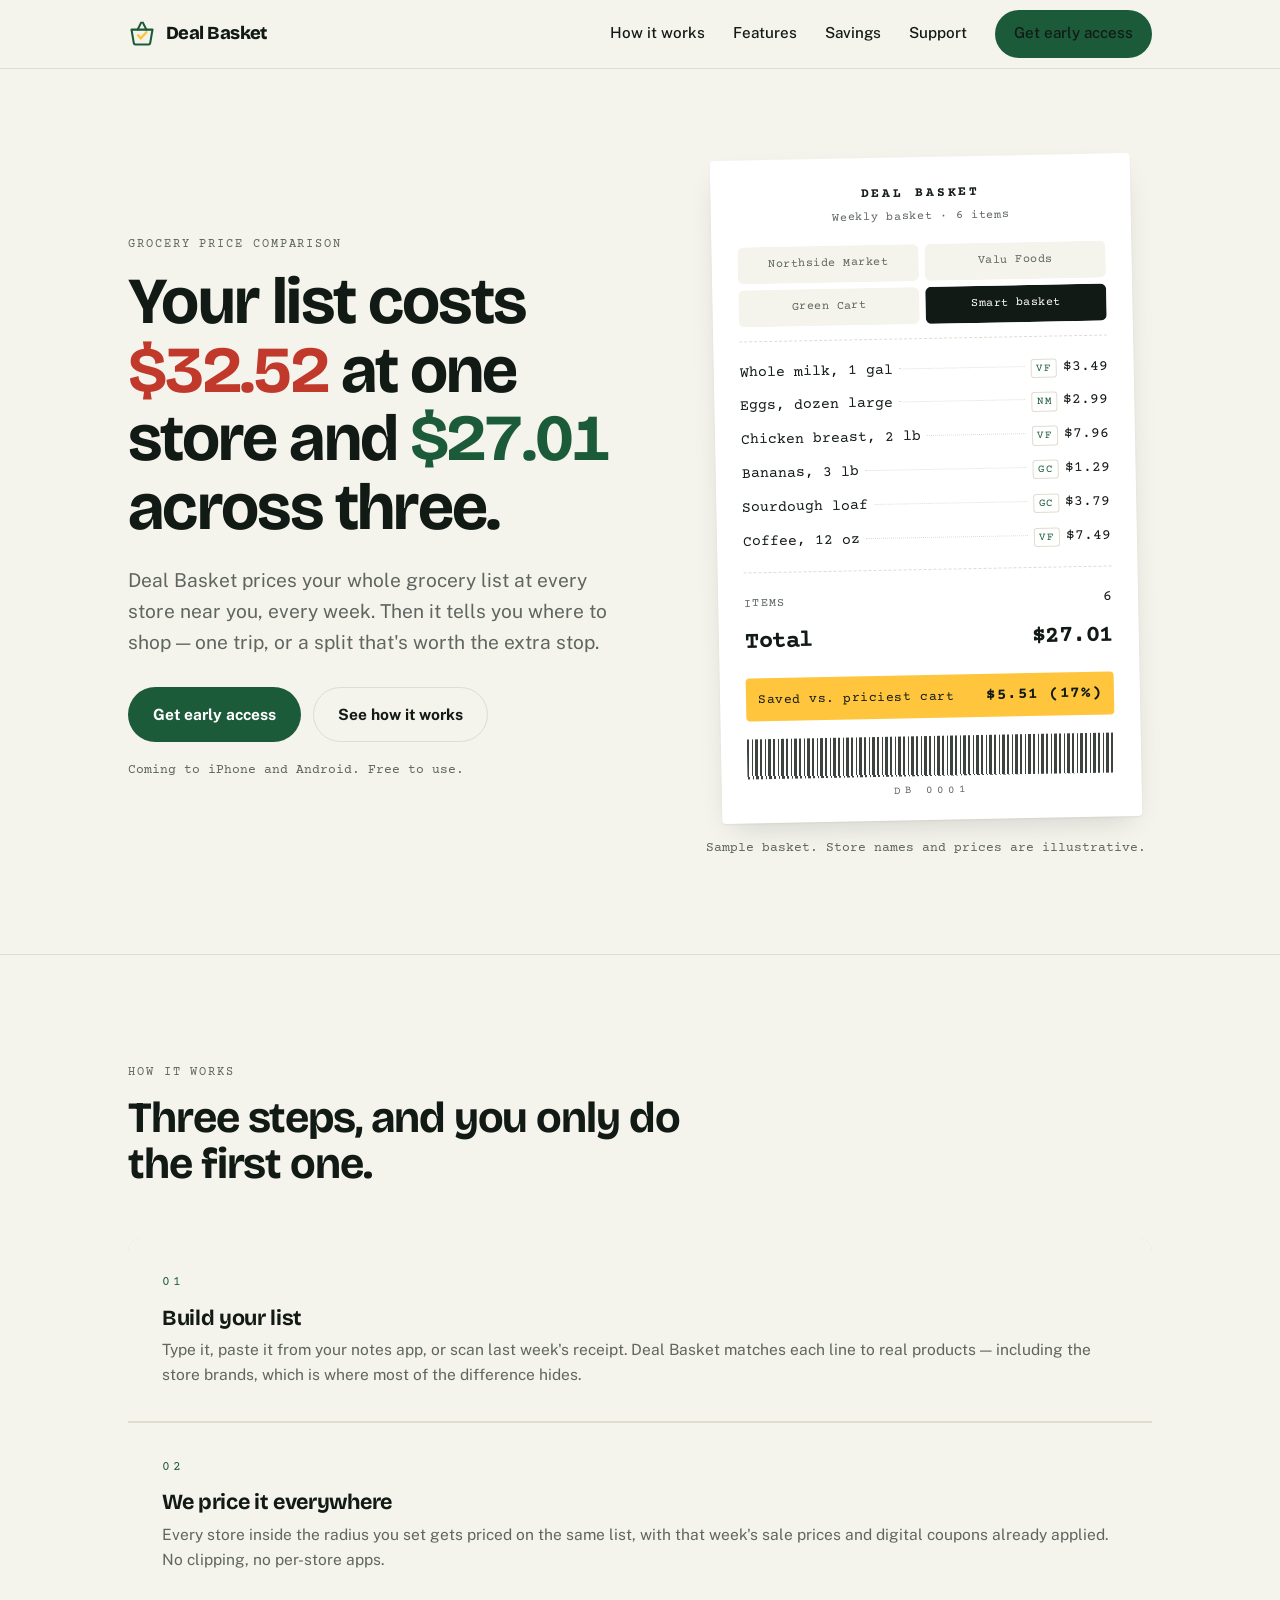
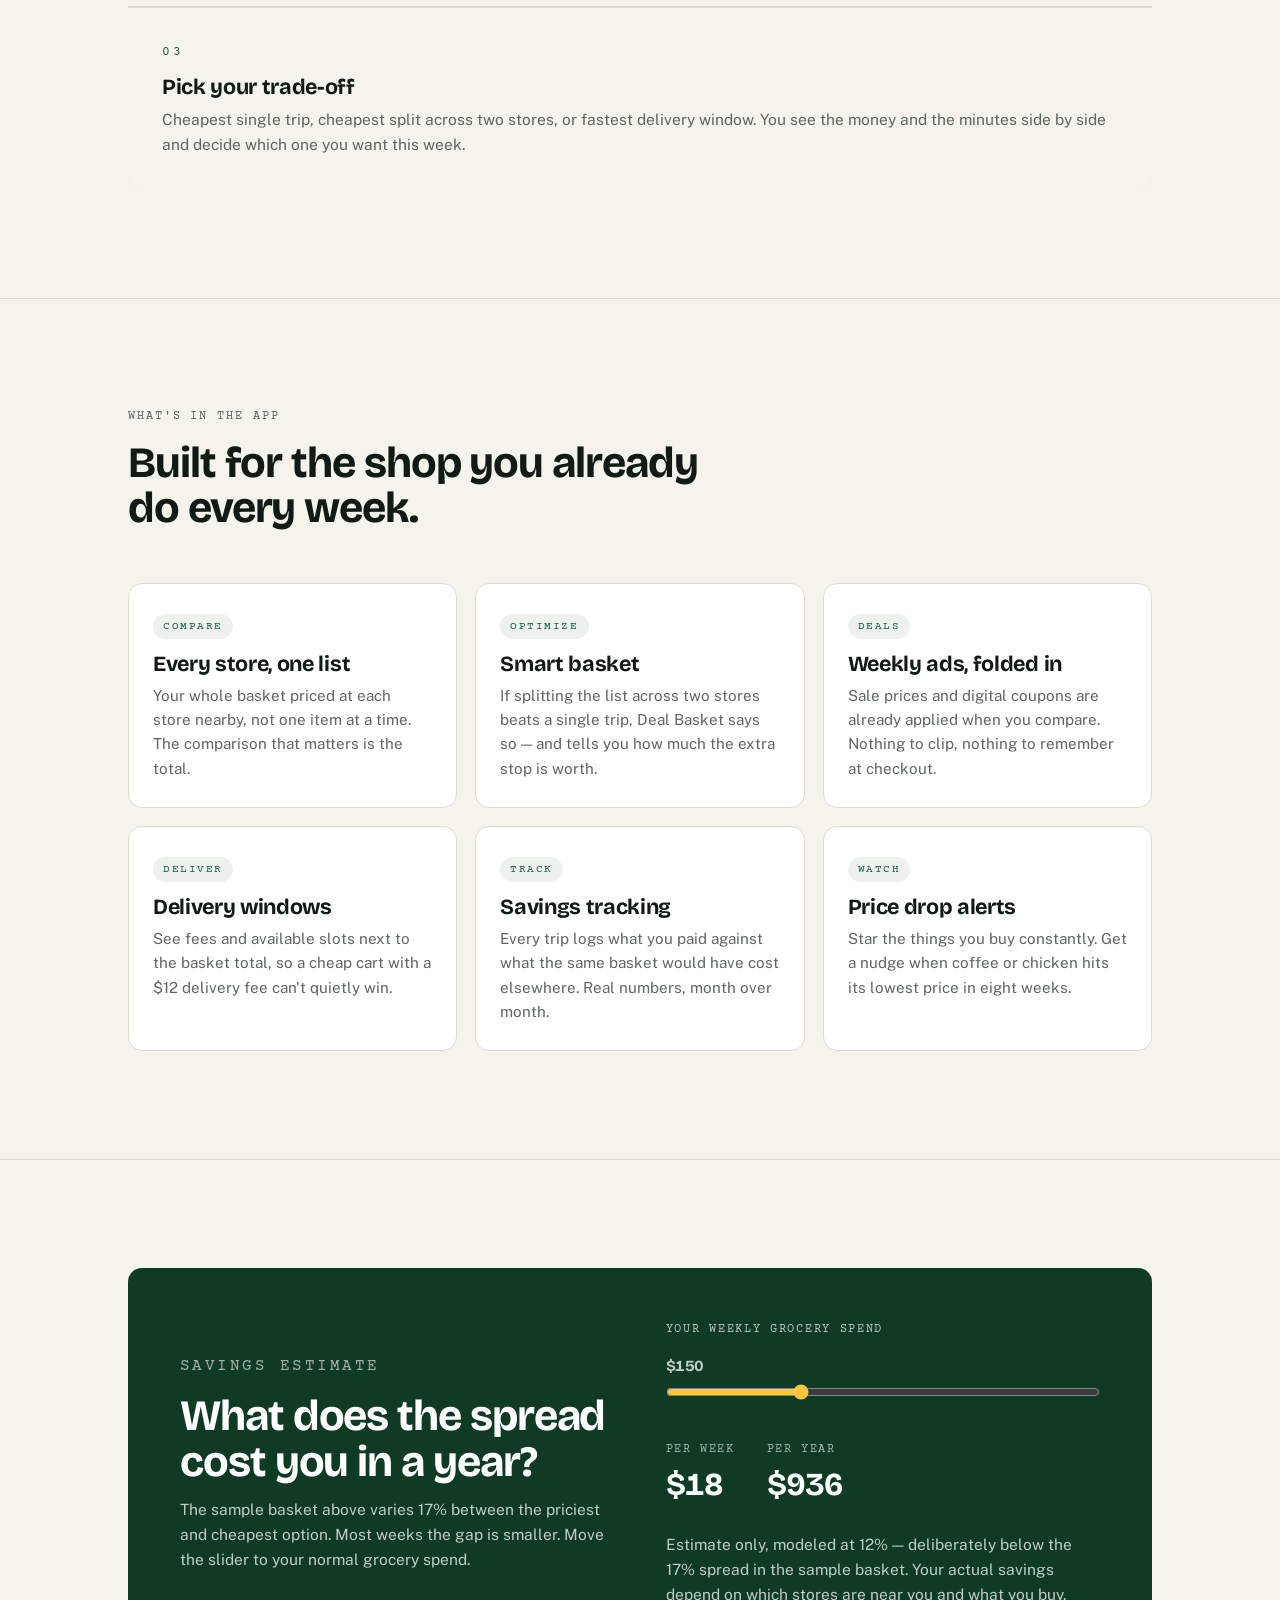
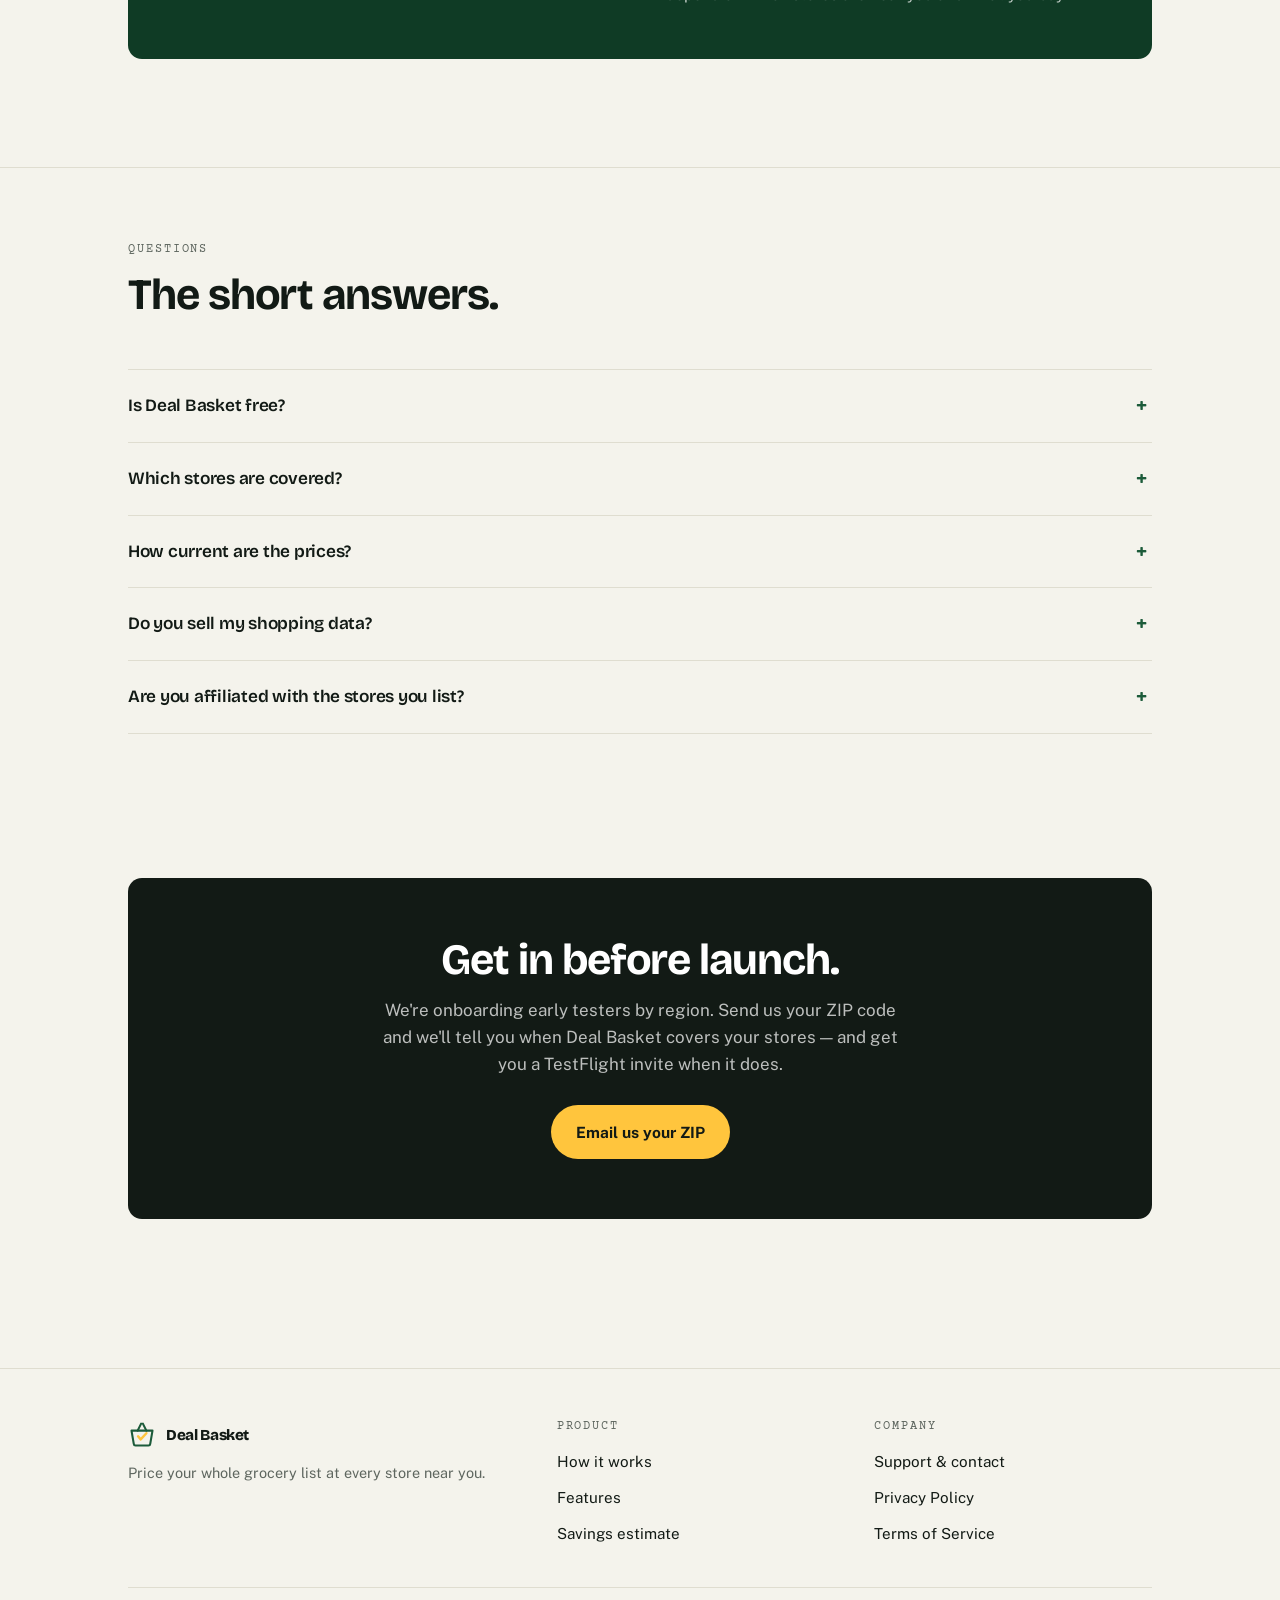
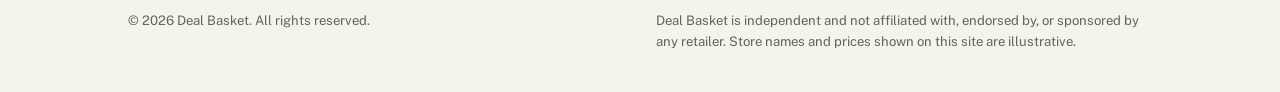
==== index.html @ a9f6be9c "Add files via upload" ====
<!DOCTYPE html>
<html lang="en">
<head>
<meta charset="utf-8">
<meta name="viewport" content="width=device-width, initial-scale=1">
<title>Deal Basket — Price your whole grocery list at every store near you</title>
<meta name="description" content="Deal Basket prices your entire grocery list at every store near you, then shows the cheapest single trip or the cheapest split across stores.">
<link rel="canonical" href="https://dealbasket.app/">
<meta name="theme-color" content="#1C5B3A">

<!-- Social preview -->
<meta property="og:type" content="website">
<meta property="og:url" content="https://dealbasket.app/">
<meta property="og:site_name" content="Deal Basket">
<meta property="og:title" content="Deal Basket — Price your whole grocery list at every store near you">
<meta property="og:description" content="Same list. Different stores. Sometimes a $5 difference, sometimes a $50 one. Deal Basket does the math before you shop.">
<meta property="og:image" content="https://dealbasket.app/social-preview.png">
<meta name="twitter:card" content="summary_large_image">
<meta name="twitter:title" content="Deal Basket — Price your whole grocery list at every store near you">
<meta name="twitter:description" content="Same list. Different stores. Deal Basket does the math before you shop.">
<meta name="twitter:image" content="https://dealbasket.app/social-preview.png">

<link rel="icon" href="favicon.svg" type="image/svg+xml">
<link rel="preconnect" href="https://fonts.googleapis.com">
<link rel="preconnect" href="https://fonts.gstatic.com" crossorigin>
<link href="https://fonts.googleapis.com/css2?family=Bricolage+Grotesque:opsz,wght@12..96,600;12..96,700;12..96,800&family=Courier+Prime:wght@400;700&family=Public+Sans:wght@400;500;700&display=swap" rel="stylesheet">
<link rel="stylesheet" href="style.css">
</head>
<body>
<a class="skip" href="#main">Skip to content</a>

<header class="site-header">
  <div class="wrap header-inner">
    <a class="brand" href="index.html">
      <svg viewBox="0 0 32 32" aria-hidden="true">
        <path d="M4 11h24l-2.6 15.2a2 2 0 0 1-2 1.8H8.6a2 2 0 0 1-2-1.8L4 11Z" fill="none" stroke="#1C5B3A" stroke-width="2.4" stroke-linejoin="round"/>
        <path d="M11 11 15 3M21 11l-4-8" fill="none" stroke="#1C5B3A" stroke-width="2.4" stroke-linecap="round"/>
        <path d="M11.5 17.5 14.5 21l6.5-7" fill="none" stroke="#FFC53D" stroke-width="2.8" stroke-linecap="round" stroke-linejoin="round"/>
      </svg>
      Deal Basket
    </a>

    <button class="nav-toggle" id="navToggle" aria-expanded="false" aria-controls="nav">Menu</button>

    <nav class="nav" id="nav" aria-label="Main">
      <a href="#how">How it works</a>
      <a href="#features">Features</a>
      <a href="#savings">Savings</a>
      <a href="contact.html">Support</a>
      <a class="btn btn-primary" href="#early">Get early access</a>
    </nav>
  </div>
</header>

<main id="main">

  <!-- ============================ HERO ============================ -->
  <section class="hero wrap">
    <div class="hero-grid">
      <div>
        <p class="eyebrow">Grocery price comparison</p>
        <h1>Your list costs <span class="num num-high">$32.52</span> at one store and <span class="num">$27.01</span> across three.</h1>
        <p class="lede">Deal Basket prices your whole grocery list at every store near you, every week. Then it tells you where to shop — one trip, or a split that's worth the extra stop.</p>
        <div class="hero-actions">
          <a class="btn btn-primary" href="#early">Get early access</a>
          <a class="btn btn-ghost" href="#how">See how it works</a>
        </div>
        <p class="hero-note">Coming to iPhone and Android. Free to use.</p>
      </div>

      <!-- Signature element: a working receipt -->
      <div>
        <div class="receipt" id="receipt">
          <div class="receipt-head">
            <strong>Deal Basket</strong>
            <span>Weekly basket &middot; 6 items</span>
          </div>

          <div class="store-tabs" role="tablist" aria-label="Price this basket at">
            <button class="store-tab" role="tab" data-store="0" aria-selected="false">Northside Market</button>
            <button class="store-tab" role="tab" data-store="1" aria-selected="false">Valu Foods</button>
            <button class="store-tab" role="tab" data-store="2" aria-selected="false">Green Cart</button>
            <button class="store-tab" role="tab" data-store="3" aria-selected="true">Smart basket</button>
          </div>

          <hr class="perf">

          <div id="lines" aria-live="polite"></div>

          <hr class="perf">

          <div class="total-line"><span class="label">Items</span><span id="count">6</span></div>
          <div class="total-line grand"><span>Total</span><span class="amount" id="total">$27.01</span></div>

          <div class="saved">
            <span id="savedLabel">Saved vs. priciest cart</span>
            <strong id="saved">$5.51</strong>
          </div>

          <div class="barcode" aria-hidden="true"></div>
          <p class="barcode-num" aria-hidden="true">DB 0001</p>
        </div>
        <p class="hero-note" style="text-align:center">Sample basket. Store names and prices are illustrative.</p>
      </div>
    </div>
  </section>

  <!-- ============================ HOW ============================ -->
  <section class="section rule-top" id="how">
    <div class="wrap">
      <div class="section-head">
        <p class="eyebrow">How it works</p>
        <h2>Three steps, and you only do the first one.</h2>
      </div>

      <div class="steps">
        <div class="step reveal">
          <span class="n">01</span>
          <h3>Build your list</h3>
          <p>Type it, paste it from your notes app, or scan last week's receipt. Deal Basket matches each line to real products — including the store brands, which is where most of the difference hides.</p>
        </div>
        <div class="step reveal">
          <span class="n">02</span>
          <h3>We price it everywhere</h3>
          <p>Every store inside the radius you set gets priced on the same list, with that week's sale prices and digital coupons already applied. No clipping, no per-store apps.</p>
        </div>
        <div class="step reveal">
          <span class="n">03</span>
          <h3>Pick your trade-off</h3>
          <p>Cheapest single trip, cheapest split across two stores, or fastest delivery window. You see the money and the minutes side by side and decide which one you want this week.</p>
        </div>
      </div>
    </div>
  </section>

  <!-- ============================ FEATURES ============================ -->
  <section class="section rule-top" id="features">
    <div class="wrap">
      <div class="section-head">
        <p class="eyebrow">What's in the app</p>
        <h2>Built for the shop you already do every week.</h2>
      </div>

      <div class="features">
        <div class="feature reveal">
          <span class="chip">Compare</span>
          <h3>Every store, one list</h3>
          <p>Your whole basket priced at each store nearby, not one item at a time. The comparison that matters is the total.</p>
        </div>
        <div class="feature reveal">
          <span class="chip">Optimize</span>
          <h3>Smart basket</h3>
          <p>If splitting the list across two stores beats a single trip, Deal Basket says so — and tells you how much the extra stop is worth.</p>
        </div>
        <div class="feature reveal">
          <span class="chip">Deals</span>
          <h3>Weekly ads, folded in</h3>
          <p>Sale prices and digital coupons are already applied when you compare. Nothing to clip, nothing to remember at checkout.</p>
        </div>
        <div class="feature reveal">
          <span class="chip">Deliver</span>
          <h3>Delivery windows</h3>
          <p>See fees and available slots next to the basket total, so a cheap cart with a $12 delivery fee can't quietly win.</p>
        </div>
        <div class="feature reveal">
          <span class="chip">Track</span>
          <h3>Savings tracking</h3>
          <p>Every trip logs what you paid against what the same basket would have cost elsewhere. Real numbers, month over month.</p>
        </div>
        <div class="feature reveal">
          <span class="chip">Watch</span>
          <h3>Price drop alerts</h3>
          <p>Star the things you buy constantly. Get a nudge when coffee or chicken hits its lowest price in eight weeks.</p>
        </div>
      </div>
    </div>
  </section>

  <!-- ============================ CALCULATOR ============================ -->
  <section class="section rule-top" id="savings">
    <div class="wrap">
      <div class="calc reveal">
        <div>
          <p class="eyebrow" style="color:rgba(255,255,255,.6)">Savings estimate</p>
          <h2>What does the spread cost you in a year?</h2>
          <p>The sample basket above varies 17% between the priciest and cheapest option. Most weeks the gap is smaller. Move the slider to your normal grocery spend.</p>
        </div>
        <div>
          <label for="spend">Your weekly grocery spend</label>
          <p class="calc-spend" id="spendOut">$150</p>
          <input type="range" id="spend" min="40" max="400" step="5" value="150"
                 aria-describedby="calcFine">
          <div class="calc-out">
            <div><span>Per week</span><strong id="perWeek">$18</strong></div>
            <div><span>Per year</span><strong id="perYear">$936</strong></div>
          </div>
          <p class="calc-fine" id="calcFine">Estimate only, modeled at 12% — deliberately below the 17% spread in the sample basket. Your actual savings depend on which stores are near you and what you buy.</p>
        </div>
      </div>
    </div>
  </section>

  <!-- ============================ FAQ ============================ -->
  <section class="section-tight rule-top">
    <div class="wrap">
      <div class="section-head">
        <p class="eyebrow">Questions</p>
        <h2>The short answers.</h2>
      </div>

      <div class="faq">
        <details>
          <summary>Is Deal Basket free?</summary>
          <p>Yes. Comparing prices, building lists, and tracking savings are free. If we add a paid tier later it will be for extras like unlimited price alerts, and we'll say so clearly before anything changes.</p>
        </details>
        <details>
          <summary>Which stores are covered?</summary>
          <p>Coverage depends on your ZIP code. At launch we're starting with a handful of metro areas and adding stores as we verify their pricing data. Enter your ZIP when you sign up and we'll tell you what's live near you.</p>
        </details>
        <details>
          <summary>How current are the prices?</summary>
          <p>Prices refresh weekly, and sale prices refresh when a store's new ad drops. We show you the timestamp on every basket so you always know how fresh the number is.</p>
        </details>
        <details>
          <summary>Do you sell my shopping data?</summary>
          <p>No. We don't sell or rent personal information. What we collect and why is written out in plain language in the <a href="privacy.html">Privacy Policy</a>.</p>
        </details>
        <details>
          <summary>Are you affiliated with the stores you list?</summary>
          <p>No. Deal Basket is independent. We're not sponsored by any retailer, and store rankings are based on price, not on who pays us.</p>
        </details>
      </div>
    </div>
  </section>

  <!-- ============================ CTA ============================ -->
  <section class="section-tight" id="early">
    <div class="wrap">
      <div class="cta-band reveal">
        <h2>Get in before launch.</h2>
        <p>We're onboarding early testers by region. Send us your ZIP code and we'll tell you when Deal Basket covers your stores — and get you a TestFlight invite when it does.</p>
        <a class="btn btn-light" href="mailto:hello@dealbasket.app?subject=Early%20access&amp;body=My%20ZIP%20code%20is%3A%20">Email us your ZIP</a>
      </div>
    </div>
  </section>

</main>

<footer class="site-footer">
  <div class="wrap">
    <div class="footer-grid">
      <div>
        <a class="brand" href="index.html" style="margin-bottom:12px">
          <svg viewBox="0 0 32 32" aria-hidden="true">
            <path d="M4 11h24l-2.6 15.2a2 2 0 0 1-2 1.8H8.6a2 2 0 0 1-2-1.8L4 11Z" fill="none" stroke="#1C5B3A" stroke-width="2.4" stroke-linejoin="round"/>
            <path d="M11 11 15 3M21 11l-4-8" fill="none" stroke="#1C5B3A" stroke-width="2.4" stroke-linecap="round"/>
            <path d="M11.5 17.5 14.5 21l6.5-7" fill="none" stroke="#FFC53D" stroke-width="2.8" stroke-linecap="round" stroke-linejoin="round"/>
          </svg>
          Deal Basket
        </a>
        <p class="disclaimer" style="font-size:.9rem;color:var(--muted)">Price your whole grocery list at every store near you.</p>
      </div>
      <div>
        <h4>Product</h4>
        <ul>
          <li><a href="index.html#how">How it works</a></li>
          <li><a href="index.html#features">Features</a></li>
          <li><a href="index.html#savings">Savings estimate</a></li>
        </ul>
      </div>
      <div>
        <h4>Company</h4>
        <ul>
          <li><a href="contact.html">Support &amp; contact</a></li>
          <li><a href="privacy.html">Privacy Policy</a></li>
          <li><a href="terms.html">Terms of Service</a></li>
        </ul>
      </div>
    </div>
    <div class="footer-bottom">
      <p>&copy; <span id="year">2026</span> Deal Basket. All rights reserved.</p>
      <p class="disclaimer">Deal Basket is independent and not affiliated with, endorsed by, or sponsored by any retailer. Store names and prices shown on this site are illustrative.</p>
    </div>
  </div>
</footer>

<script>
(function () {
  "use strict";

  /* ---------- Nav ---------- */
  var toggle = document.getElementById("navToggle");
  var nav = document.getElementById("nav");
  if (toggle && nav) {
    toggle.addEventListener("click", function () {
      var open = nav.classList.toggle("open");
      toggle.setAttribute("aria-expanded", String(open));
      toggle.textContent = open ? "Close" : "Menu";
    });
    nav.addEventListener("click", function (e) {
      if (e.target.tagName === "A") {
        nav.classList.remove("open");
        toggle.setAttribute("aria-expanded", "false");
        toggle.textContent = "Menu";
      }
    });
  }

  document.getElementById("year").textContent = new Date().getFullYear();

  /* ---------- Receipt ---------- */
  var STORES = ["Northside Market", "Valu Foods", "Green Cart"];
  var CODES = ["NM", "VF", "GC"];
  var ITEMS = [
    { name: "Whole milk, 1 gal",     p: [4.29, 3.49, 3.99] },
    { name: "Eggs, dozen large",     p: [2.99, 4.19, 3.59] },
    { name: "Chicken breast, 2 lb",  p: [9.98, 7.96, 10.49] },
    { name: "Bananas, 3 lb",         p: [1.77, 1.47, 1.29] },
    { name: "Sourdough loaf",        p: [4.50, 5.25, 3.79] },
    { name: "Coffee, 12 oz",         p: [8.99, 7.49, 9.25] }
  ];

  var linesEl = document.getElementById("lines");
  var totalEl = document.getElementById("total");
  var savedEl = document.getElementById("saved");
  var savedLabelEl = document.getElementById("savedLabel");
  var tabs = Array.prototype.slice.call(document.querySelectorAll(".store-tab"));

  function money(n) { return "$" + n.toFixed(2); }

  function storeTotal(i) {
    return ITEMS.reduce(function (sum, it) { return sum + it.p[i]; }, 0);
  }

  var worst = Math.max(storeTotal(0), storeTotal(1), storeTotal(2));

  function render(mode) {
    var html = "";
    var total = 0;

    ITEMS.forEach(function (it) {
      var price, badge = "";
      if (mode === 3) {
        var best = 0;
        for (var i = 1; i < 3; i++) { if (it.p[i] < it.p[best]) best = i; }
        price = it.p[best];
        badge = '<span class="from">' + CODES[best] + "</span>";
      } else {
        price = it.p[mode];
      }
      total += price;
      html += '<div class="line"><span class="item">' + it.name + "</span>" +
              '<span class="dots"></span>' + badge +
              '<span class="price">' + money(price) + "</span></div>";
    });

    linesEl.innerHTML = html;
    totalEl.textContent = money(total);

    var diff = worst - total;
    if (diff < 0.005) {
      savedLabelEl.textContent = "Priciest cart on this list";
      savedEl.textContent = "—";
    } else {
      savedLabelEl.textContent = "Saved vs. priciest cart";
      savedEl.textContent = money(diff) + "  (" + Math.round((diff / worst) * 100) + "%)";
    }
  }

  tabs.forEach(function (tab) {
    tab.addEventListener("click", function () {
      tabs.forEach(function (t) { t.setAttribute("aria-selected", "false"); });
      tab.setAttribute("aria-selected", "true");
      render(parseInt(tab.dataset.store, 10));
    });
  });

  render(3);

  /* ---------- Savings calculator ---------- */
  var spend = document.getElementById("spend");
  var spendOut = document.getElementById("spendOut");
  var perWeek = document.getElementById("perWeek");
  var perYear = document.getElementById("perYear");
  var RATE = 0.12;

  function updateCalc() {
    var v = parseInt(spend.value, 10);
    spendOut.textContent = "$" + v;
    perWeek.textContent = "$" + Math.round(v * RATE);
    perYear.textContent = "$" + Math.round(v * RATE * 52).toLocaleString();
  }
  if (spend) {
    spend.addEventListener("input", updateCalc);
    updateCalc();
  }

  /* ---------- Scroll reveal ---------- */
  var reduced = window.matchMedia("(prefers-reduced-motion: reduce)").matches;
  var items = document.querySelectorAll(".reveal");
  if (reduced || !("IntersectionObserver" in window)) {
    items.forEach(function (el) { el.classList.add("shown"); });
  } else {
    var io = new IntersectionObserver(function (entries) {
      entries.forEach(function (entry) {
        if (entry.isIntersecting) {
          entry.target.classList.add("shown");
          io.unobserve(entry.target);
        }
      });
    }, { rootMargin: "0px 0px -60px 0px" });
    items.forEach(function (el) { io.observe(el); });
  }
})();
</script>
</body>
</html>
---- style.css ----
/* ==========================================================================
   Deal Basket — style.css
   Palette: shelf green + receipt paper + price-tag yellow
   Type: Bricolage Grotesque (display) / Public Sans (body) / Courier Prime (data)
   ========================================================================== */

/* --- Reset ---------------------------------------------------------------- */
*, *::before, *::after { box-sizing: border-box; }
* { margin: 0; }
html { -webkit-text-size-adjust: 100%; scroll-behavior: smooth; }
img, svg { display: block; max-width: 100%; }
button, input, select { font: inherit; color: inherit; }

/* --- Tokens --------------------------------------------------------------- */
:root {
  --ink:      #121A15;
  --basil:    #1C5B3A;
  --basil-2:  #0F3B25;
  --sprout:   #8ED45B;
  --tag:      #FFC53D;
  --save:     #C0392B;
  --paper:    #F4F3EC;
  --card:     #FFFFFF;
  --rule:     #DFDDD0;
  --muted:    #5E665F;

  --display: "Bricolage Grotesque", "Helvetica Neue", Arial, sans-serif;
  --body:    "Public Sans", -apple-system, BlinkMacSystemFont, "Segoe UI", Roboto, sans-serif;
  --data:    "Courier Prime", ui-monospace, "SF Mono", Menlo, monospace;

  --wrap: 1120px;
  --gutter: clamp(20px, 5vw, 48px);
  --radius: 14px;
  --shadow: 0 1px 2px rgba(18,26,21,.06), 0 12px 32px -12px rgba(18,26,21,.18);
}

/* --- Base ----------------------------------------------------------------- */
body {
  font-family: var(--body);
  font-size: 17px;
  line-height: 1.6;
  color: var(--ink);
  background: var(--paper);
  -webkit-font-smoothing: antialiased;
}

h1, h2, h3, h4 {
  font-family: var(--display);
  font-weight: 700;
  line-height: 1.05;
  letter-spacing: -0.025em;
}
h1 { font-size: clamp(2.4rem, 6.2vw, 4.1rem); }
h2 { font-size: clamp(1.9rem, 4vw, 2.7rem); }
h3 { font-size: clamp(1.15rem, 2vw, 1.35rem); letter-spacing: -0.015em; }

a { color: var(--basil); text-decoration-thickness: 1px; text-underline-offset: 3px; }
a:hover { color: var(--basil-2); }

:focus-visible {
  outline: 3px solid var(--basil);
  outline-offset: 3px;
  border-radius: 4px;
}

.wrap { width: 100%; max-width: var(--wrap); margin-inline: auto; padding-inline: var(--gutter); }

.skip {
  position: absolute; left: -9999px; top: 0; z-index: 100;
  background: var(--ink); color: #fff; padding: 12px 18px; border-radius: 0 0 8px 0;
}
.skip:focus { left: 0; }

/* Eyebrow label — used to name a section, not to decorate it */
.eyebrow {
  font-family: var(--data);
  font-size: .75rem;
  letter-spacing: .16em;
  text-transform: uppercase;
  color: var(--muted);
  margin-bottom: 14px;
}

.lede { font-size: clamp(1.05rem, 1.8vw, 1.2rem); color: var(--muted); max-width: 58ch; }

/* --- Buttons -------------------------------------------------------------- */
.btn {
  display: inline-flex; align-items: center; justify-content: center; gap: 10px;
  padding: 14px 24px;
  border: 1.5px solid transparent;
  border-radius: 100px;
  font-family: var(--body);
  font-weight: 700;
  font-size: .97rem;
  text-decoration: none;
  cursor: pointer;
  transition: transform .12s ease, background-color .18s ease, border-color .18s ease;
}
.btn:active { transform: translateY(1px); }
.btn-primary { background: var(--basil); color: #fff; }
.btn-primary:hover { background: var(--basil-2); color: #fff; }
.btn-ghost { background: transparent; color: var(--ink); border-color: var(--rule); }
.btn-ghost:hover { border-color: var(--ink); color: var(--ink); }
.btn-light { background: var(--tag); color: var(--ink); }
.btn-light:hover { background: #ffd469; color: var(--ink); }

/* --- Header --------------------------------------------------------------- */
.site-header {
  position: sticky; top: 0; z-index: 50;
  background: rgba(244,243,236,.88);
  backdrop-filter: blur(10px);
  border-bottom: 1px solid var(--rule);
}
.header-inner {
  display: flex; align-items: center; justify-content: space-between;
  gap: 20px; min-height: 68px;
}
.brand {
  display: inline-flex; align-items: center; gap: 10px;
  font-family: var(--display); font-weight: 800; font-size: 1.15rem;
  letter-spacing: -0.03em; color: var(--ink); text-decoration: none;
}
.brand:hover { color: var(--ink); }
.brand svg { width: 28px; height: 28px; }

.nav { display: flex; align-items: center; gap: 28px; }
.nav a {
  color: var(--ink); text-decoration: none; font-size: .95rem; font-weight: 500;
  padding: 6px 0; border-bottom: 2px solid transparent;
}
.nav a:hover { border-bottom-color: var(--basil); }
.nav a[aria-current="page"] { border-bottom-color: var(--basil); font-weight: 700; }
.nav .btn { padding: 10px 18px; }

.nav-toggle {
  display: none;
  background: none; border: 1.5px solid var(--rule); border-radius: 10px;
  padding: 9px 12px; cursor: pointer; font-size: .9rem; font-weight: 600;
}

/* --- Sections ------------------------------------------------------------- */
.section { padding-block: clamp(64px, 9vw, 108px); }
.section-tight { padding-block: clamp(44px, 6vw, 72px); }
.section-head { max-width: 62ch; margin-bottom: clamp(32px, 4vw, 52px); }

.rule-top { border-top: 1px solid var(--rule); }

/* --- Hero ----------------------------------------------------------------- */
.hero { padding-top: clamp(48px, 7vw, 88px); padding-bottom: clamp(56px, 8vw, 96px); }
.hero-grid {
  display: grid; gap: clamp(40px, 6vw, 72px);
  grid-template-columns: minmax(0, 1.05fr) minmax(0, .95fr);
  align-items: center;
}
.hero h1 { margin-bottom: 22px; }
.hero h1 .num { color: var(--basil); font-variant-numeric: tabular-nums; }
.hero h1 .num-high { color: var(--save); }
.hero-actions { display: flex; flex-wrap: wrap; gap: 12px; margin-top: 30px; }
.hero-note {
  margin-top: 18px; font-family: var(--data); font-size: .8rem; color: var(--muted);
}

/* --- Receipt (signature element) ------------------------------------------ */
.receipt {
  background: var(--card);
  border-radius: 4px;
  box-shadow: var(--shadow);
  padding: 26px 26px 20px;
  font-family: var(--data);
  font-size: .93rem;
  transform: rotate(-1.1deg);
  max-width: 420px;
  margin-inline: auto;
}
.receipt-head { text-align: center; padding-bottom: 16px; }
.receipt-head strong {
  display: block; font-family: var(--data); font-weight: 700;
  letter-spacing: .22em; text-transform: uppercase; font-size: .82rem;
}
.receipt-head span { font-size: .74rem; color: var(--muted); letter-spacing: .06em; }

.perf { border: 0; border-top: 1.5px dashed var(--rule); margin: 14px 0; }

.store-tabs {
  display: grid; grid-template-columns: repeat(2, 1fr); gap: 6px;
  margin-bottom: 4px;
}
.store-tab {
  background: var(--paper); border: 1.5px solid transparent; border-radius: 6px;
  padding: 8px 6px; cursor: pointer;
  font-family: var(--data); font-size: .74rem; letter-spacing: .04em;
  text-align: center; color: var(--muted);
  transition: background-color .15s ease, color .15s ease, border-color .15s ease;
}
.store-tab:hover { border-color: var(--rule); }
.store-tab[aria-selected="true"] { background: var(--ink); color: #fff; }

.line {
  display: flex; align-items: baseline; gap: 6px;
  padding: 5px 0;
}
.line .item { white-space: nowrap; overflow: hidden; text-overflow: ellipsis; }
.line .dots {
  flex: 1; border-bottom: 1px dotted var(--rule); transform: translateY(-4px); min-width: 12px;
}
.line .price { font-variant-numeric: tabular-nums; white-space: nowrap; }
.line .from {
  font-size: .68rem; color: var(--basil); letter-spacing: .08em;
  border: 1px solid var(--rule); border-radius: 3px; padding: 0 4px;
}

.total-line { display: flex; justify-content: space-between; align-items: baseline; padding: 4px 0; }
.total-line.grand { font-size: 1.5rem; font-weight: 700; letter-spacing: -0.02em; }
.total-line.grand .amount { font-variant-numeric: tabular-nums; }
.total-line .label { letter-spacing: .1em; text-transform: uppercase; font-size: .74rem; color: var(--muted); }

.saved {
  background: var(--tag); color: var(--ink);
  border-radius: 4px; padding: 9px 12px; margin-top: 12px;
  display: flex; justify-content: space-between; align-items: baseline;
  font-size: .82rem; letter-spacing: .04em;
}
.saved strong { font-variant-numeric: tabular-nums; font-size: 1rem; }

.barcode {
  height: 40px; margin-top: 18px;
  background: repeating-linear-gradient(90deg,
    var(--ink) 0 2px, transparent 2px 5px,
    var(--ink) 5px 6px, transparent 6px 8px,
    var(--ink) 8px 11px, transparent 11px 13px);
  opacity: .82;
}
.barcode-num {
  text-align: center; font-size: .68rem; letter-spacing: .35em; color: var(--muted);
  margin-top: 6px;
}

/* --- Steps (a real sequence, so it is numbered) --------------------------- */
.steps { display: grid; gap: 2px; background: var(--rule); border-radius: var(--radius); overflow: hidden; }
.step { background: var(--paper); padding: clamp(24px, 3vw, 34px); }
.step .n {
  font-family: var(--data); font-size: .8rem; letter-spacing: .2em;
  color: var(--basil); display: block; margin-bottom: 14px;
}
.step h3 { margin-bottom: 8px; }
.step p { color: var(--muted); font-size: .97rem; }

/* --- Features ------------------------------------------------------------- */
.features { display: grid; gap: 18px; grid-template-columns: repeat(3, minmax(0, 1fr)); }
.feature {
  background: var(--card); border: 1px solid var(--rule); border-radius: var(--radius);
  padding: 26px 24px;
}
.feature h3 { margin-bottom: 8px; }
.feature p { color: var(--muted); font-size: .95rem; }
.feature .chip {
  display: inline-block; font-family: var(--data); font-size: .68rem;
  letter-spacing: .14em; text-transform: uppercase; color: var(--basil);
  background: rgba(28,91,58,.08); border-radius: 100px; padding: 4px 10px; margin-bottom: 14px;
}

/* --- Calculator ----------------------------------------------------------- */
.calc {
  background: var(--basil-2); color: #fff; border-radius: var(--radius);
  padding: clamp(28px, 4.5vw, 52px);
  display: grid; grid-template-columns: minmax(0, 1fr) minmax(0, 1fr);
  gap: clamp(28px, 4vw, 56px); align-items: center;
}
.calc h2 { color: #fff; margin-bottom: 12px; }
.calc p { color: rgba(255,255,255,.74); font-size: .97rem; }
.calc label {
  display: block; font-family: var(--data); font-size: .76rem;
  letter-spacing: .14em; text-transform: uppercase; color: rgba(255,255,255,.7);
  margin-bottom: 14px;
}
.calc input[type="range"] {
  width: 100%; accent-color: var(--tag); height: 28px; cursor: pointer;
}
.calc-spend {
  font-family: var(--display); font-size: 2.1rem; font-weight: 700;
  font-variant-numeric: tabular-nums; letter-spacing: -0.03em; color: var(--tag);
}
.calc-out { display: flex; gap: 32px; margin-top: 26px; flex-wrap: wrap; }
.calc-out div span {
  display: block; font-family: var(--data); font-size: .72rem;
  letter-spacing: .14em; text-transform: uppercase; color: rgba(255,255,255,.6);
}
.calc-out div strong {
  font-family: var(--display); font-size: 2rem; font-weight: 700;
  font-variant-numeric: tabular-nums; letter-spacing: -0.03em;
}
.calc-fine { margin-top: 22px; font-size: .8rem; color: rgba(255,255,255,.55); max-width: 46ch; }

/* --- FAQ ------------------------------------------------------------------ */
.faq { border-top: 1px solid var(--rule); }
.faq details { border-bottom: 1px solid var(--rule); }
.faq summary {
  cursor: pointer; list-style: none; padding: 22px 40px 22px 0; position: relative;
  font-family: var(--display); font-weight: 600; font-size: 1.08rem; letter-spacing: -0.015em;
}
.faq summary::-webkit-details-marker { display: none; }
.faq summary::after {
  content: "+"; position: absolute; right: 4px; top: 50%; transform: translateY(-50%);
  font-family: var(--data); font-size: 1.4rem; color: var(--basil); line-height: 1;
}
.faq details[open] summary::after { content: "–"; }
.faq details p { padding-bottom: 22px; color: var(--muted); max-width: 68ch; }

/* --- CTA band ------------------------------------------------------------- */
.cta-band {
  background: var(--ink); color: #fff; border-radius: var(--radius);
  padding: clamp(32px, 5vw, 60px); text-align: center;
}
.cta-band h2 { color: #fff; margin-bottom: 14px; }
.cta-band p { color: rgba(255,255,255,.72); max-width: 52ch; margin-inline: auto; }
.cta-band .btn { margin-top: 26px; }

/* --- Footer --------------------------------------------------------------- */
.site-footer {
  border-top: 1px solid var(--rule);
  padding-block: 52px 40px;
  margin-top: clamp(40px, 6vw, 80px);
}
.footer-grid {
  display: grid; grid-template-columns: 1.4fr 1fr 1fr; gap: 40px; margin-bottom: 40px;
}
.footer-grid h4 {
  font-family: var(--data); font-size: .74rem; letter-spacing: .16em;
  text-transform: uppercase; color: var(--muted); font-weight: 400; margin-bottom: 14px;
}
.footer-grid ul { list-style: none; padding: 0; display: grid; gap: 9px; }
.footer-grid a { color: var(--ink); text-decoration: none; font-size: .95rem; }
.footer-grid a:hover { text-decoration: underline; }
.footer-bottom {
  border-top: 1px solid var(--rule); padding-top: 22px;
  display: flex; justify-content: space-between; gap: 20px; flex-wrap: wrap;
  font-size: .82rem; color: var(--muted);
}
.disclaimer { max-width: 62ch; }

/* --- Document pages (privacy / terms) ------------------------------------- */
.doc { padding-block: clamp(48px, 6vw, 80px); }
.doc-head { border-bottom: 1px solid var(--rule); padding-bottom: 28px; margin-bottom: 44px; }
.doc-head p.updated { font-family: var(--data); font-size: .8rem; color: var(--muted); margin-top: 12px; }
.doc-body { max-width: 70ch; }
.doc-body h2 {
  font-size: clamp(1.3rem, 2.4vw, 1.6rem); margin-top: 44px; margin-bottom: 12px;
  padding-top: 8px;
}
.doc-body h2:first-child { margin-top: 0; }
.doc-body h3 { margin-top: 26px; margin-bottom: 8px; font-size: 1.05rem; }
.doc-body p { margin-bottom: 16px; color: #2A322C; }
.doc-body ul { margin: 0 0 18px 0; padding-left: 22px; color: #2A322C; }
.doc-body li { margin-bottom: 8px; }
.toc {
  background: var(--card); border: 1px solid var(--rule); border-radius: var(--radius);
  padding: 22px 26px; margin-bottom: 40px;
}
.toc h4 {
  font-family: var(--data); font-size: .74rem; letter-spacing: .16em; text-transform: uppercase;
  color: var(--muted); font-weight: 400; margin-bottom: 12px;
}
.toc ol { margin: 0; padding-left: 20px; columns: 2; column-gap: 32px; }
.toc li { margin-bottom: 6px; font-size: .93rem; }
.placeholder {
  background: var(--tag); border-radius: 3px; padding: 0 5px;
  font-family: var(--data); font-size: .88em;
}
.callout {
  background: var(--card); border-left: 3px solid var(--basil);
  padding: 18px 22px; border-radius: 0 8px 8px 0; margin-bottom: 28px;
}
.callout p:last-child { margin-bottom: 0; }

/* --- Contact / support ---------------------------------------------------- */
.contact-grid { display: grid; grid-template-columns: 1.1fr .9fr; gap: clamp(32px, 5vw, 64px); align-items: start; }
.contact-card {
  background: var(--card); border: 1px solid var(--rule); border-radius: var(--radius);
  padding: 28px;
}
.contact-card + .contact-card { margin-top: 18px; }
.contact-card h3 { margin-bottom: 8px; }
.contact-card p { color: var(--muted); font-size: .95rem; margin-bottom: 14px; }
.contact-card a.email {
  font-family: var(--data); font-size: 1rem; font-weight: 700;
  color: var(--basil); word-break: break-all;
}
.response-time {
  font-family: var(--data); font-size: .76rem; letter-spacing: .1em;
  text-transform: uppercase; color: var(--muted);
}

/* --- 404 ------------------------------------------------------------------ */
.notfound { text-align: center; padding-block: clamp(72px, 12vw, 140px); }
.notfound .code {
  font-family: var(--data); font-size: .82rem; letter-spacing: .3em;
  color: var(--muted); margin-bottom: 20px;
}
.notfound h1 { margin-bottom: 18px; }
.notfound p { margin-inline: auto; }
.notfound .hero-actions { justify-content: center; }

/* --- Scroll reveal -------------------------------------------------------- */
.reveal { opacity: 0; transform: translateY(16px); transition: opacity .55s ease, transform .55s ease; }
.reveal.shown { opacity: 1; transform: none; }

/* --- Responsive ----------------------------------------------------------- */
@media (max-width: 900px) {
  .hero-grid { grid-template-columns: 1fr; }
  .receipt { transform: none; margin-top: 8px; }
  .features { grid-template-columns: repeat(2, minmax(0, 1fr)); }
  .calc { grid-template-columns: 1fr; }
  .contact-grid { grid-template-columns: 1fr; }
  .footer-grid { grid-template-columns: 1fr 1fr; }
}

@media (max-width: 720px) {
  .nav-toggle { display: inline-flex; }
  .nav {
    display: none; position: absolute; left: 0; right: 0; top: 100%;
    flex-direction: column; align-items: stretch; gap: 0;
    background: var(--paper); border-bottom: 1px solid var(--rule);
    padding: 8px var(--gutter) 20px;
  }
  .nav.open { display: flex; }
  .nav a { padding: 14px 0; border-bottom: 1px solid var(--rule); }
  .nav a:hover { border-bottom-color: var(--rule); }
  .nav .btn { margin-top: 14px; border-bottom: 0; }
  .site-header { position: relative; }
  .header-inner { position: relative; }
  .features { grid-template-columns: 1fr; }
  .toc ol { columns: 1; }
  .footer-grid { grid-template-columns: 1fr; gap: 28px; }
  .calc-out { gap: 24px; }
}

@media (prefers-reduced-motion: reduce) {
  html { scroll-behavior: auto; }
  *, *::before, *::after {
    animation-duration: .001ms !important;
    transition-duration: .001ms !important;
  }
  .reveal { opacity: 1; transform: none; }
}
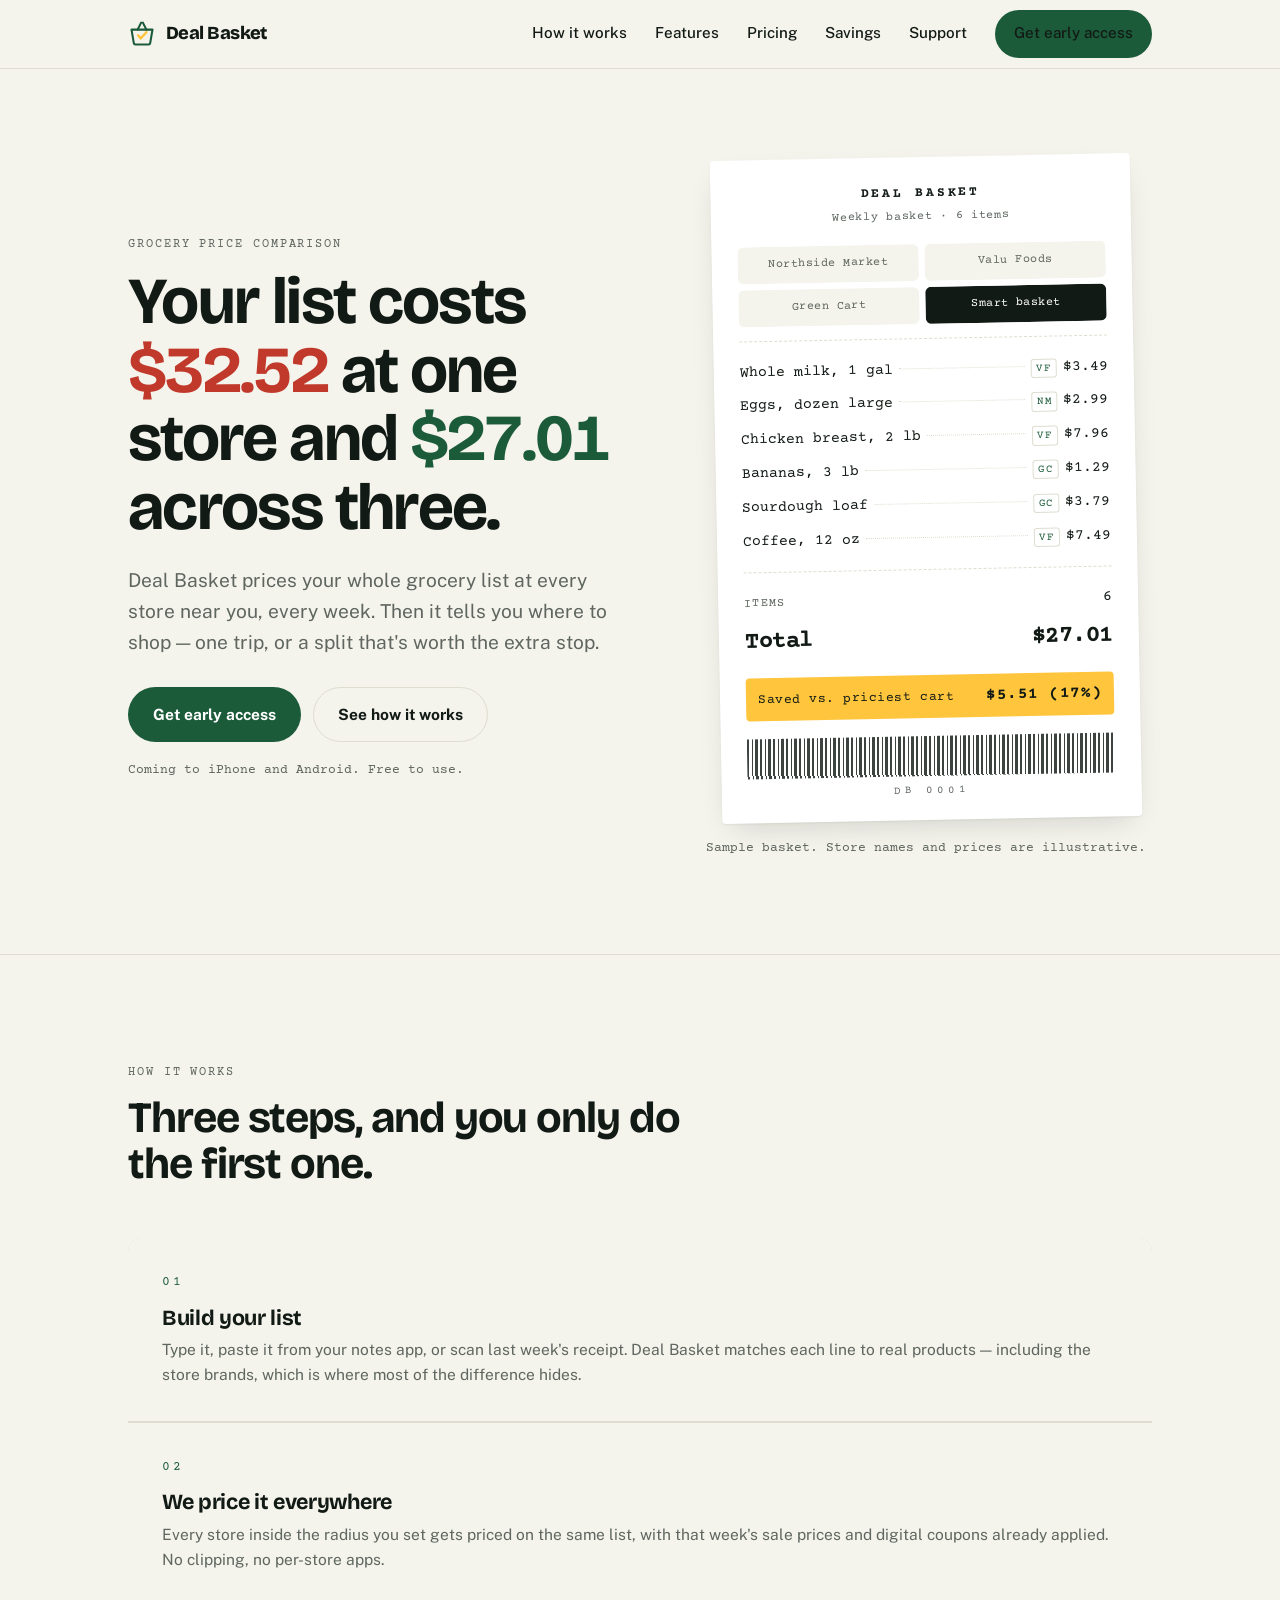
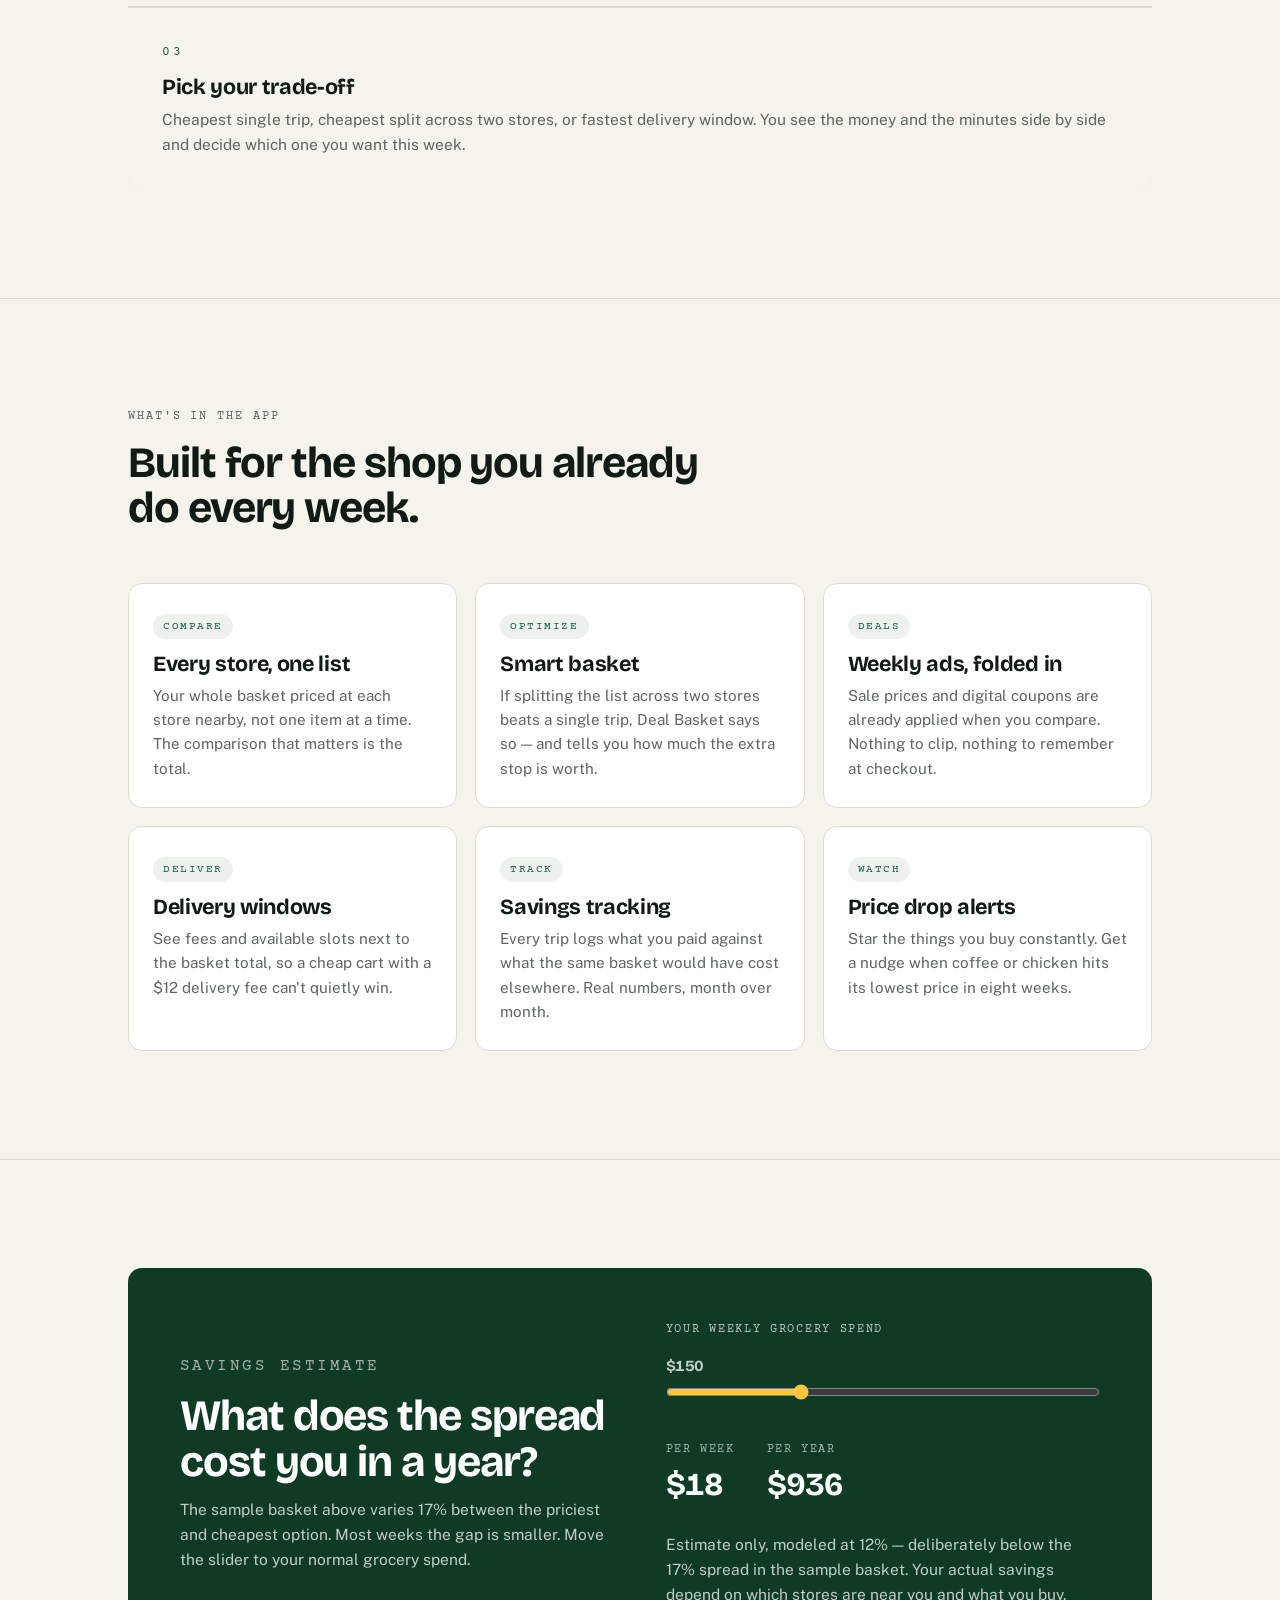
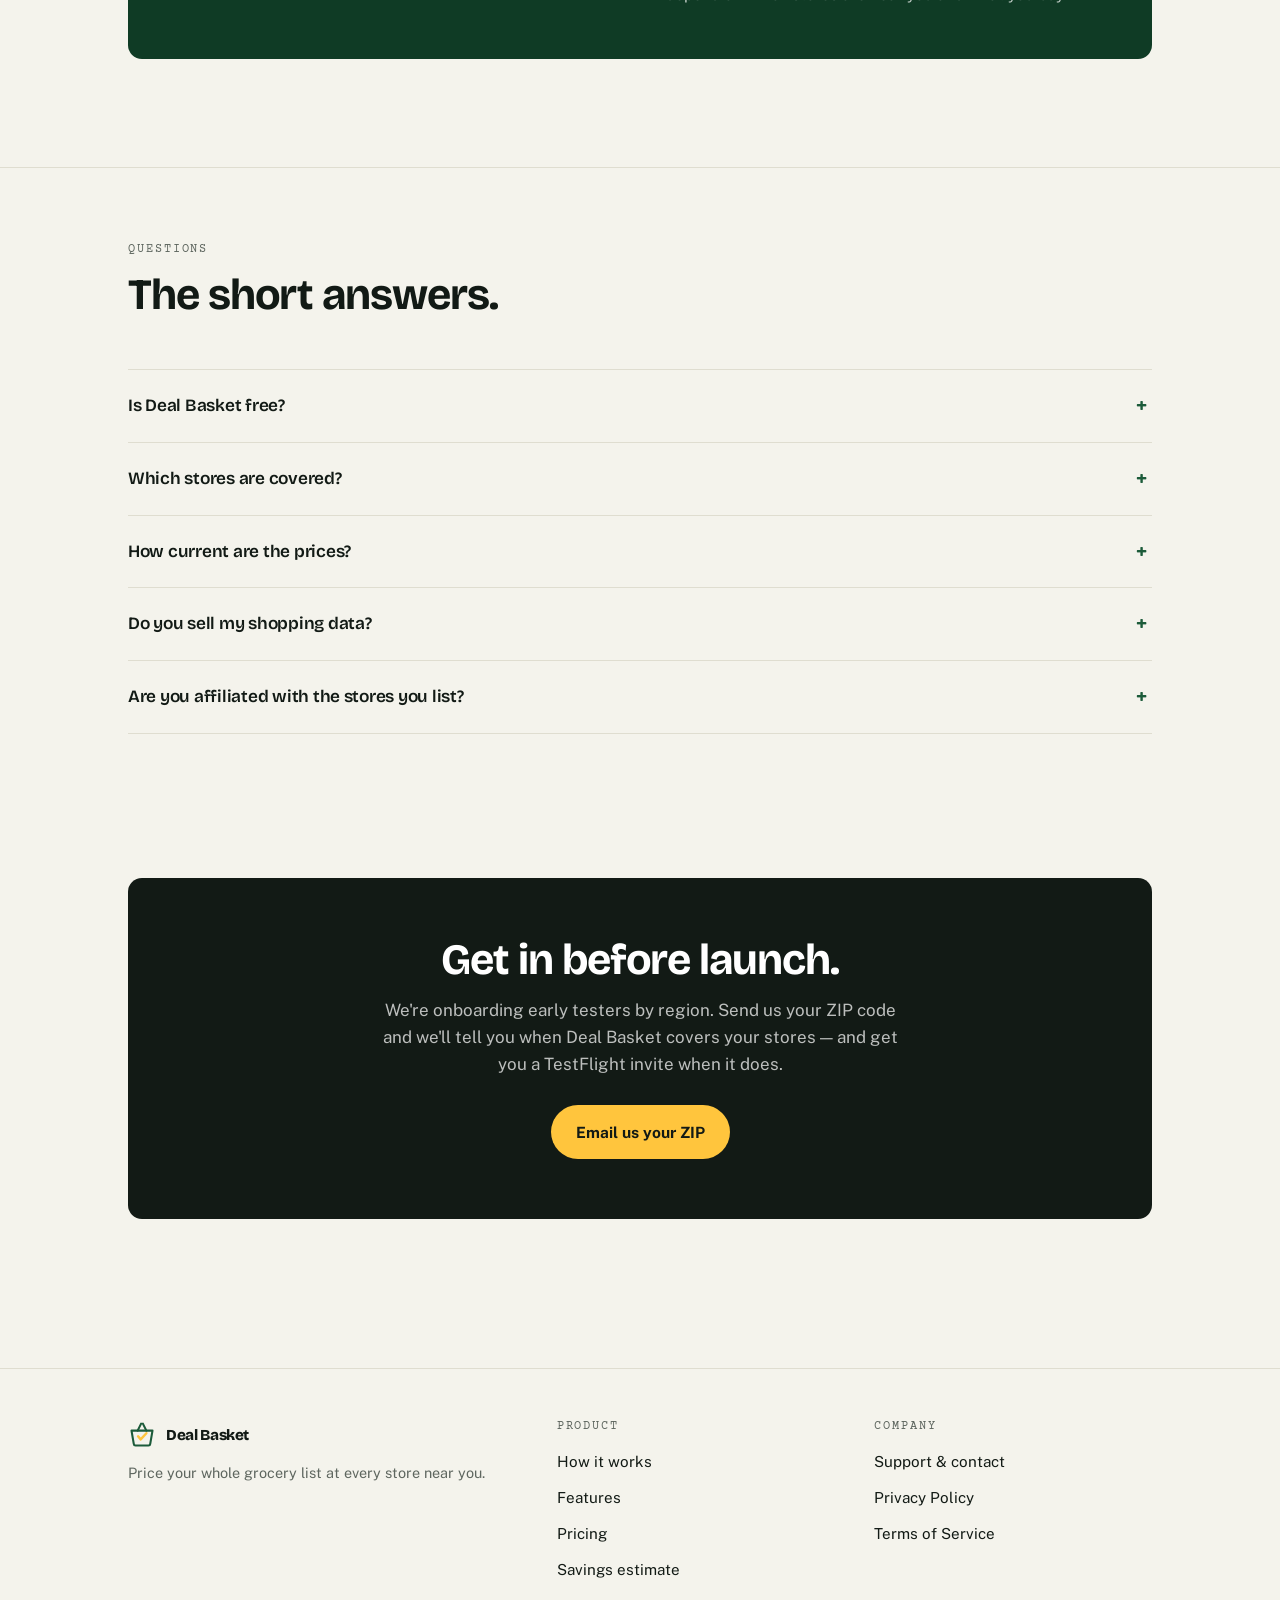
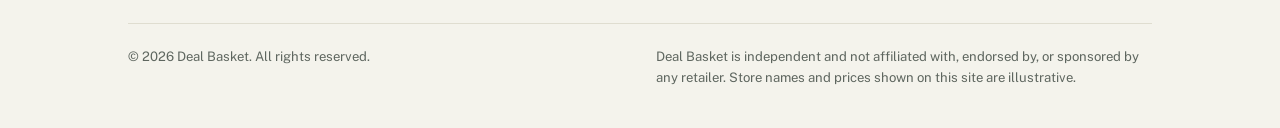
==== commit 6c31e576: "Add files via upload" ====
--- a/index.html
+++ b/index.html
@@ -45,6 +45,7 @@
     <nav class="nav" id="nav" aria-label="Main">
       <a href="#how">How it works</a>
       <a href="#features">Features</a>
+      <a href="pricing.html">Pricing</a>
       <a href="#savings">Savings</a>
       <a href="contact.html">Support</a>
       <a class="btn btn-primary" href="#early">Get early access</a>
@@ -211,7 +212,7 @@
       <div class="faq">
         <details>
           <summary>Is Deal Basket free?</summary>
-          <p>Yes. Comparing prices, building lists, and tracking savings are free. If we add a paid tier later it will be for extras like unlimited price alerts, and we'll say so clearly before anything changes.</p>
+          <p>The Basic plan is free permanently, and it includes the whole point of the app: your list priced at every store nearby, the cheapest single trip, and the smart basket split. Premium ($7.99/month or $79/year) adds unlimited lists, price alerts, and savings tracking. Platinum ($14.99/month or $149/year) adds multiple households and price history. Both paid plans start with a 14-day free trial — see <a href="pricing.html">full pricing</a>.</p>
         </details>
         <details>
           <summary>Which stores are covered?</summary>
@@ -265,6 +266,7 @@
         <ul>
           <li><a href="index.html#how">How it works</a></li>
           <li><a href="index.html#features">Features</a></li>
+          <li><a href="pricing.html">Pricing</a></li>
           <li><a href="index.html#savings">Savings estimate</a></li>
         </ul>
       </div>
--- a/style.css
+++ b/style.css
@@ -442,3 +442,57 @@
   }
   .reveal { opacity: 1; transform: none; }
 }
+
+/* --- Pricing --------------------------------------------------------------- */
+.billing-toggle {
+  display: inline-flex; align-items: center; gap: 4px;
+  background: var(--card); border: 1px solid var(--rule); border-radius: 100px;
+  padding: 4px; margin-bottom: 40px;
+}
+.billing-toggle button {
+  border: 0; background: transparent; border-radius: 100px;
+  padding: 9px 20px; cursor: pointer;
+  font-family: var(--body); font-weight: 600; font-size: .92rem; color: var(--muted);
+  transition: background-color .15s ease, color .15s ease;
+}
+.billing-toggle button[aria-pressed="true"] { background: var(--ink); color: #fff; }
+.billing-toggle .save-flag {
+  font-family: var(--data); font-size: .68rem; letter-spacing: .1em;
+  background: var(--tag); color: var(--ink); border-radius: 100px;
+  padding: 2px 8px; margin-left: 6px;
+}
+
+.tiers { display: grid; grid-template-columns: repeat(3, minmax(0,1fr)); gap: 20px; align-items: start; }
+.tier {
+  background: var(--card); border: 1px solid var(--rule); border-radius: var(--radius);
+  padding: 30px 26px; position: relative; display: flex; flex-direction: column; height: 100%;
+}
+.tier.featured { border: 2px solid var(--basil); box-shadow: var(--shadow); }
+.tier .flag {
+  position: absolute; top: -12px; left: 26px;
+  background: var(--basil); color: #fff; border-radius: 100px;
+  font-family: var(--data); font-size: .68rem; letter-spacing: .14em;
+  text-transform: uppercase; padding: 4px 12px;
+}
+.tier h3 { margin-bottom: 6px; }
+.tier .tier-for { color: var(--muted); font-size: .9rem; min-height: 42px; margin-bottom: 18px; }
+.tier .price {
+  font-family: var(--display); font-weight: 700; letter-spacing: -0.035em;
+  font-size: 2.6rem; line-height: 1; font-variant-numeric: tabular-nums;
+}
+.tier .price .per { font-family: var(--body); font-size: .95rem; font-weight: 500; color: var(--muted); letter-spacing: 0; }
+.tier .billed {
+  font-family: var(--data); font-size: .76rem; color: var(--muted);
+  margin-top: 8px; min-height: 20px;
+}
+.tier .btn { width: 100%; margin: 22px 0 24px; }
+.tier ul { list-style: none; padding: 0; display: grid; gap: 11px; margin: 0; }
+.tier li { display: flex; gap: 10px; font-size: .94rem; line-height: 1.45; }
+.tier li::before {
+  content: "✓"; color: var(--basil); font-weight: 700; flex-shrink: 0;
+}
+.tier .inherits {
+  font-size: .88rem; color: var(--muted); font-style: italic;
+  padding-bottom: 12px; margin-bottom: 2px; border-bottom: 1px dashed var(--rule);
+}
+@media (max-width: 900px) { .tiers { grid-template-columns: 1fr; } .tier .tier-for { min-height: 0; } }
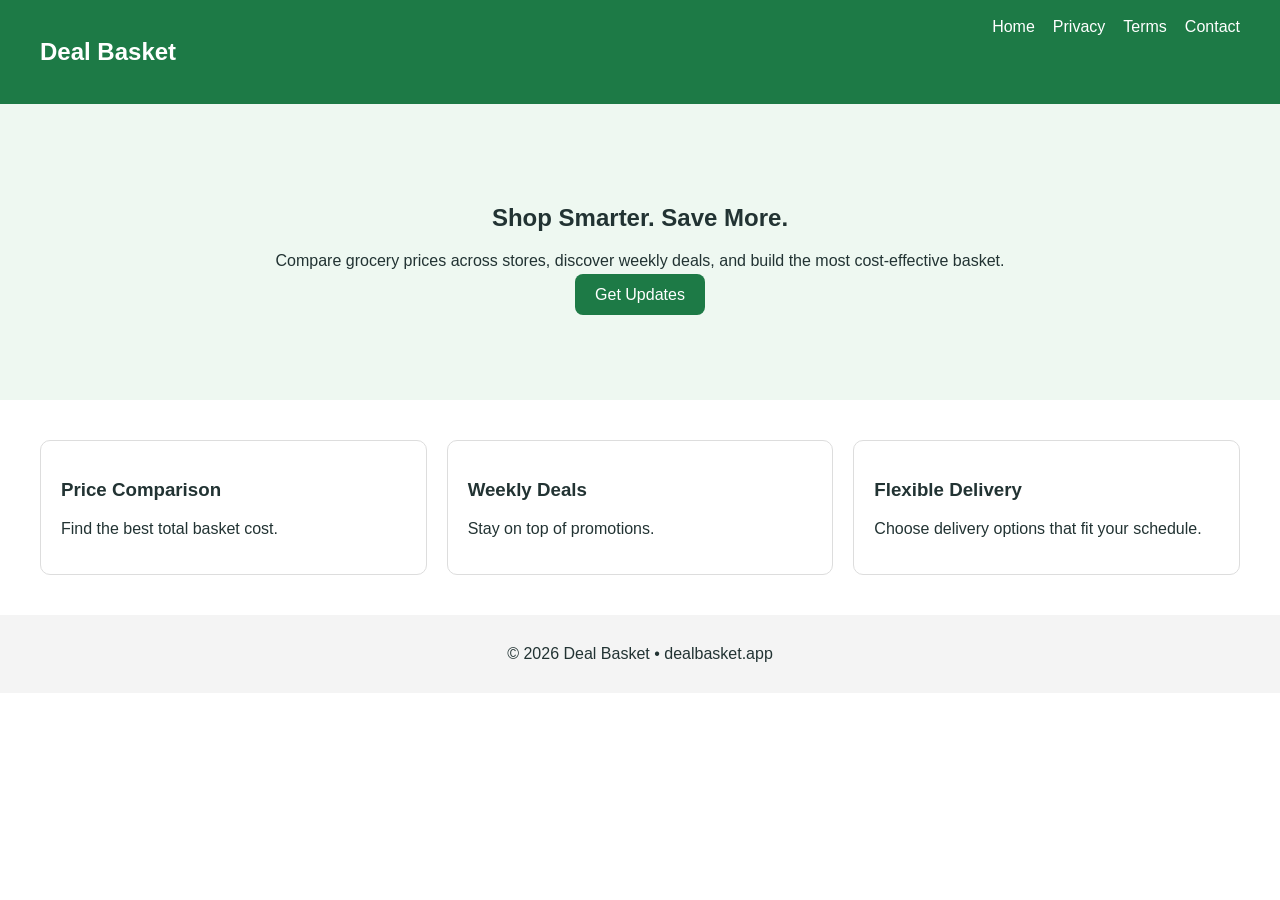
==== commit 9979b10a: "Add files via upload" ====
--- a/index.html
+++ b/index.html
@@ -1,419 +1 @@
-<!DOCTYPE html>
-<html lang="en">
-<head>
-<meta charset="utf-8">
-<meta name="viewport" content="width=device-width, initial-scale=1">
-<title>Deal Basket — Price your whole grocery list at every store near you</title>
-<meta name="description" content="Deal Basket prices your entire grocery list at every store near you, then shows the cheapest single trip or the cheapest split across stores.">
-<link rel="canonical" href="https://dealbasket.app/">
-<meta name="theme-color" content="#1C5B3A">
-
-<!-- Social preview -->
-<meta property="og:type" content="website">
-<meta property="og:url" content="https://dealbasket.app/">
-<meta property="og:site_name" content="Deal Basket">
-<meta property="og:title" content="Deal Basket — Price your whole grocery list at every store near you">
-<meta property="og:description" content="Same list. Different stores. Sometimes a $5 difference, sometimes a $50 one. Deal Basket does the math before you shop.">
-<meta property="og:image" content="https://dealbasket.app/social-preview.png">
-<meta name="twitter:card" content="summary_large_image">
-<meta name="twitter:title" content="Deal Basket — Price your whole grocery list at every store near you">
-<meta name="twitter:description" content="Same list. Different stores. Deal Basket does the math before you shop.">
-<meta name="twitter:image" content="https://dealbasket.app/social-preview.png">
-
-<link rel="icon" href="favicon.svg" type="image/svg+xml">
-<link rel="preconnect" href="https://fonts.googleapis.com">
-<link rel="preconnect" href="https://fonts.gstatic.com" crossorigin>
-<link href="https://fonts.googleapis.com/css2?family=Bricolage+Grotesque:opsz,wght@12..96,600;12..96,700;12..96,800&family=Courier+Prime:wght@400;700&family=Public+Sans:wght@400;500;700&display=swap" rel="stylesheet">
-<link rel="stylesheet" href="style.css">
-</head>
-<body>
-<a class="skip" href="#main">Skip to content</a>
-
-<header class="site-header">
-  <div class="wrap header-inner">
-    <a class="brand" href="index.html">
-      <svg viewBox="0 0 32 32" aria-hidden="true">
-        <path d="M4 11h24l-2.6 15.2a2 2 0 0 1-2 1.8H8.6a2 2 0 0 1-2-1.8L4 11Z" fill="none" stroke="#1C5B3A" stroke-width="2.4" stroke-linejoin="round"/>
-        <path d="M11 11 15 3M21 11l-4-8" fill="none" stroke="#1C5B3A" stroke-width="2.4" stroke-linecap="round"/>
-        <path d="M11.5 17.5 14.5 21l6.5-7" fill="none" stroke="#FFC53D" stroke-width="2.8" stroke-linecap="round" stroke-linejoin="round"/>
-      </svg>
-      Deal Basket
-    </a>
-
-    <button class="nav-toggle" id="navToggle" aria-expanded="false" aria-controls="nav">Menu</button>
-
-    <nav class="nav" id="nav" aria-label="Main">
-      <a href="#how">How it works</a>
-      <a href="#features">Features</a>
-      <a href="pricing.html">Pricing</a>
-      <a href="#savings">Savings</a>
-      <a href="contact.html">Support</a>
-      <a class="btn btn-primary" href="#early">Get early access</a>
-    </nav>
-  </div>
-</header>
-
-<main id="main">
-
-  <!-- ============================ HERO ============================ -->
-  <section class="hero wrap">
-    <div class="hero-grid">
-      <div>
-        <p class="eyebrow">Grocery price comparison</p>
-        <h1>Your list costs <span class="num num-high">$32.52</span> at one store and <span class="num">$27.01</span> across three.</h1>
-        <p class="lede">Deal Basket prices your whole grocery list at every store near you, every week. Then it tells you where to shop — one trip, or a split that's worth the extra stop.</p>
-        <div class="hero-actions">
-          <a class="btn btn-primary" href="#early">Get early access</a>
-          <a class="btn btn-ghost" href="#how">See how it works</a>
-        </div>
-        <p class="hero-note">Coming to iPhone and Android. Free to use.</p>
-      </div>
-
-      <!-- Signature element: a working receipt -->
-      <div>
-        <div class="receipt" id="receipt">
-          <div class="receipt-head">
-            <strong>Deal Basket</strong>
-            <span>Weekly basket &middot; 6 items</span>
-          </div>
-
-          <div class="store-tabs" role="tablist" aria-label="Price this basket at">
-            <button class="store-tab" role="tab" data-store="0" aria-selected="false">Northside Market</button>
-            <button class="store-tab" role="tab" data-store="1" aria-selected="false">Valu Foods</button>
-            <button class="store-tab" role="tab" data-store="2" aria-selected="false">Green Cart</button>
-            <button class="store-tab" role="tab" data-store="3" aria-selected="true">Smart basket</button>
-          </div>
-
-          <hr class="perf">
-
-          <div id="lines" aria-live="polite"></div>
-
-          <hr class="perf">
-
-          <div class="total-line"><span class="label">Items</span><span id="count">6</span></div>
-          <div class="total-line grand"><span>Total</span><span class="amount" id="total">$27.01</span></div>
-
-          <div class="saved">
-            <span id="savedLabel">Saved vs. priciest cart</span>
-            <strong id="saved">$5.51</strong>
-          </div>
-
-          <div class="barcode" aria-hidden="true"></div>
-          <p class="barcode-num" aria-hidden="true">DB 0001</p>
-        </div>
-        <p class="hero-note" style="text-align:center">Sample basket. Store names and prices are illustrative.</p>
-      </div>
-    </div>
-  </section>
-
-  <!-- ============================ HOW ============================ -->
-  <section class="section rule-top" id="how">
-    <div class="wrap">
-      <div class="section-head">
-        <p class="eyebrow">How it works</p>
-        <h2>Three steps, and you only do the first one.</h2>
-      </div>
-
-      <div class="steps">
-        <div class="step reveal">
-          <span class="n">01</span>
-          <h3>Build your list</h3>
-          <p>Type it, paste it from your notes app, or scan last week's receipt. Deal Basket matches each line to real products — including the store brands, which is where most of the difference hides.</p>
-        </div>
-        <div class="step reveal">
-          <span class="n">02</span>
-          <h3>We price it everywhere</h3>
-          <p>Every store inside the radius you set gets priced on the same list, with that week's sale prices and digital coupons already applied. No clipping, no per-store apps.</p>
-        </div>
-        <div class="step reveal">
-          <span class="n">03</span>
-          <h3>Pick your trade-off</h3>
-          <p>Cheapest single trip, cheapest split across two stores, or fastest delivery window. You see the money and the minutes side by side and decide which one you want this week.</p>
-        </div>
-      </div>
-    </div>
-  </section>
-
-  <!-- ============================ FEATURES ============================ -->
-  <section class="section rule-top" id="features">
-    <div class="wrap">
-      <div class="section-head">
-        <p class="eyebrow">What's in the app</p>
-        <h2>Built for the shop you already do every week.</h2>
-      </div>
-
-      <div class="features">
-        <div class="feature reveal">
-          <span class="chip">Compare</span>
-          <h3>Every store, one list</h3>
-          <p>Your whole basket priced at each store nearby, not one item at a time. The comparison that matters is the total.</p>
-        </div>
-        <div class="feature reveal">
-          <span class="chip">Optimize</span>
-          <h3>Smart basket</h3>
-          <p>If splitting the list across two stores beats a single trip, Deal Basket says so — and tells you how much the extra stop is worth.</p>
-        </div>
-        <div class="feature reveal">
-          <span class="chip">Deals</span>
-          <h3>Weekly ads, folded in</h3>
-          <p>Sale prices and digital coupons are already applied when you compare. Nothing to clip, nothing to remember at checkout.</p>
-        </div>
-        <div class="feature reveal">
-          <span class="chip">Deliver</span>
-          <h3>Delivery windows</h3>
-          <p>See fees and available slots next to the basket total, so a cheap cart with a $12 delivery fee can't quietly win.</p>
-        </div>
-        <div class="feature reveal">
-          <span class="chip">Track</span>
-          <h3>Savings tracking</h3>
-          <p>Every trip logs what you paid against what the same basket would have cost elsewhere. Real numbers, month over month.</p>
-        </div>
-        <div class="feature reveal">
-          <span class="chip">Watch</span>
-          <h3>Price drop alerts</h3>
-          <p>Star the things you buy constantly. Get a nudge when coffee or chicken hits its lowest price in eight weeks.</p>
-        </div>
-      </div>
-    </div>
-  </section>
-
-  <!-- ============================ CALCULATOR ============================ -->
-  <section class="section rule-top" id="savings">
-    <div class="wrap">
-      <div class="calc reveal">
-        <div>
-          <p class="eyebrow" style="color:rgba(255,255,255,.6)">Savings estimate</p>
-          <h2>What does the spread cost you in a year?</h2>
-          <p>The sample basket above varies 17% between the priciest and cheapest option. Most weeks the gap is smaller. Move the slider to your normal grocery spend.</p>
-        </div>
-        <div>
-          <label for="spend">Your weekly grocery spend</label>
-          <p class="calc-spend" id="spendOut">$150</p>
-          <input type="range" id="spend" min="40" max="400" step="5" value="150"
-                 aria-describedby="calcFine">
-          <div class="calc-out">
-            <div><span>Per week</span><strong id="perWeek">$18</strong></div>
-            <div><span>Per year</span><strong id="perYear">$936</strong></div>
-          </div>
-          <p class="calc-fine" id="calcFine">Estimate only, modeled at 12% — deliberately below the 17% spread in the sample basket. Your actual savings depend on which stores are near you and what you buy.</p>
-        </div>
-      </div>
-    </div>
-  </section>
-
-  <!-- ============================ FAQ ============================ -->
-  <section class="section-tight rule-top">
-    <div class="wrap">
-      <div class="section-head">
-        <p class="eyebrow">Questions</p>
-        <h2>The short answers.</h2>
-      </div>
-
-      <div class="faq">
-        <details>
-          <summary>Is Deal Basket free?</summary>
-          <p>The Basic plan is free permanently, and it includes the whole point of the app: your list priced at every store nearby, the cheapest single trip, and the smart basket split. Premium ($7.99/month or $79/year) adds unlimited lists, price alerts, and savings tracking. Platinum ($14.99/month or $149/year) adds multiple households and price history. Both paid plans start with a 14-day free trial — see <a href="pricing.html">full pricing</a>.</p>
-        </details>
-        <details>
-          <summary>Which stores are covered?</summary>
-          <p>Coverage depends on your ZIP code. At launch we're starting with a handful of metro areas and adding stores as we verify their pricing data. Enter your ZIP when you sign up and we'll tell you what's live near you.</p>
-        </details>
-        <details>
-          <summary>How current are the prices?</summary>
-          <p>Prices refresh weekly, and sale prices refresh when a store's new ad drops. We show you the timestamp on every basket so you always know how fresh the number is.</p>
-        </details>
-        <details>
-          <summary>Do you sell my shopping data?</summary>
-          <p>No. We don't sell or rent personal information. What we collect and why is written out in plain language in the <a href="privacy.html">Privacy Policy</a>.</p>
-        </details>
-        <details>
-          <summary>Are you affiliated with the stores you list?</summary>
-          <p>No. Deal Basket is independent. We're not sponsored by any retailer, and store rankings are based on price, not on who pays us.</p>
-        </details>
-      </div>
-    </div>
-  </section>
-
-  <!-- ============================ CTA ============================ -->
-  <section class="section-tight" id="early">
-    <div class="wrap">
-      <div class="cta-band reveal">
-        <h2>Get in before launch.</h2>
-        <p>We're onboarding early testers by region. Send us your ZIP code and we'll tell you when Deal Basket covers your stores — and get you a TestFlight invite when it does.</p>
-        <a class="btn btn-light" href="mailto:hello@dealbasket.app?subject=Early%20access&amp;body=My%20ZIP%20code%20is%3A%20">Email us your ZIP</a>
-      </div>
-    </div>
-  </section>
-
-</main>
-
-<footer class="site-footer">
-  <div class="wrap">
-    <div class="footer-grid">
-      <div>
-        <a class="brand" href="index.html" style="margin-bottom:12px">
-          <svg viewBox="0 0 32 32" aria-hidden="true">
-            <path d="M4 11h24l-2.6 15.2a2 2 0 0 1-2 1.8H8.6a2 2 0 0 1-2-1.8L4 11Z" fill="none" stroke="#1C5B3A" stroke-width="2.4" stroke-linejoin="round"/>
-            <path d="M11 11 15 3M21 11l-4-8" fill="none" stroke="#1C5B3A" stroke-width="2.4" stroke-linecap="round"/>
-            <path d="M11.5 17.5 14.5 21l6.5-7" fill="none" stroke="#FFC53D" stroke-width="2.8" stroke-linecap="round" stroke-linejoin="round"/>
-          </svg>
-          Deal Basket
-        </a>
-        <p class="disclaimer" style="font-size:.9rem;color:var(--muted)">Price your whole grocery list at every store near you.</p>
-      </div>
-      <div>
-        <h4>Product</h4>
-        <ul>
-          <li><a href="index.html#how">How it works</a></li>
-          <li><a href="index.html#features">Features</a></li>
-          <li><a href="pricing.html">Pricing</a></li>
-          <li><a href="index.html#savings">Savings estimate</a></li>
-        </ul>
-      </div>
-      <div>
-        <h4>Company</h4>
-        <ul>
-          <li><a href="contact.html">Support &amp; contact</a></li>
-          <li><a href="privacy.html">Privacy Policy</a></li>
-          <li><a href="terms.html">Terms of Service</a></li>
-        </ul>
-      </div>
-    </div>
-    <div class="footer-bottom">
-      <p>&copy; <span id="year">2026</span> Deal Basket. All rights reserved.</p>
-      <p class="disclaimer">Deal Basket is independent and not affiliated with, endorsed by, or sponsored by any retailer. Store names and prices shown on this site are illustrative.</p>
-    </div>
-  </div>
-</footer>
-
-<script>
-(function () {
-  "use strict";
-
-  /* ---------- Nav ---------- */
-  var toggle = document.getElementById("navToggle");
-  var nav = document.getElementById("nav");
-  if (toggle && nav) {
-    toggle.addEventListener("click", function () {
-      var open = nav.classList.toggle("open");
-      toggle.setAttribute("aria-expanded", String(open));
-      toggle.textContent = open ? "Close" : "Menu";
-    });
-    nav.addEventListener("click", function (e) {
-      if (e.target.tagName === "A") {
-        nav.classList.remove("open");
-        toggle.setAttribute("aria-expanded", "false");
-        toggle.textContent = "Menu";
-      }
-    });
-  }
-
-  document.getElementById("year").textContent = new Date().getFullYear();
-
-  /* ---------- Receipt ---------- */
-  var STORES = ["Northside Market", "Valu Foods", "Green Cart"];
-  var CODES = ["NM", "VF", "GC"];
-  var ITEMS = [
-    { name: "Whole milk, 1 gal",     p: [4.29, 3.49, 3.99] },
-    { name: "Eggs, dozen large",     p: [2.99, 4.19, 3.59] },
-    { name: "Chicken breast, 2 lb",  p: [9.98, 7.96, 10.49] },
-    { name: "Bananas, 3 lb",         p: [1.77, 1.47, 1.29] },
-    { name: "Sourdough loaf",        p: [4.50, 5.25, 3.79] },
-    { name: "Coffee, 12 oz",         p: [8.99, 7.49, 9.25] }
-  ];
-
-  var linesEl = document.getElementById("lines");
-  var totalEl = document.getElementById("total");
-  var savedEl = document.getElementById("saved");
-  var savedLabelEl = document.getElementById("savedLabel");
-  var tabs = Array.prototype.slice.call(document.querySelectorAll(".store-tab"));
-
-  function money(n) { return "$" + n.toFixed(2); }
-
-  function storeTotal(i) {
-    return ITEMS.reduce(function (sum, it) { return sum + it.p[i]; }, 0);
-  }
-
-  var worst = Math.max(storeTotal(0), storeTotal(1), storeTotal(2));
-
-  function render(mode) {
-    var html = "";
-    var total = 0;
-
-    ITEMS.forEach(function (it) {
-      var price, badge = "";
-      if (mode === 3) {
-        var best = 0;
-        for (var i = 1; i < 3; i++) { if (it.p[i] < it.p[best]) best = i; }
-        price = it.p[best];
-        badge = '<span class="from">' + CODES[best] + "</span>";
-      } else {
-        price = it.p[mode];
-      }
-      total += price;
-      html += '<div class="line"><span class="item">' + it.name + "</span>" +
-              '<span class="dots"></span>' + badge +
-              '<span class="price">' + money(price) + "</span></div>";
-    });
-
-    linesEl.innerHTML = html;
-    totalEl.textContent = money(total);
-
-    var diff = worst - total;
-    if (diff < 0.005) {
-      savedLabelEl.textContent = "Priciest cart on this list";
-      savedEl.textContent = "—";
-    } else {
-      savedLabelEl.textContent = "Saved vs. priciest cart";
-      savedEl.textContent = money(diff) + "  (" + Math.round((diff / worst) * 100) + "%)";
-    }
-  }
-
-  tabs.forEach(function (tab) {
-    tab.addEventListener("click", function () {
-      tabs.forEach(function (t) { t.setAttribute("aria-selected", "false"); });
-      tab.setAttribute("aria-selected", "true");
-      render(parseInt(tab.dataset.store, 10));
-    });
-  });
-
-  render(3);
-
-  /* ---------- Savings calculator ---------- */
-  var spend = document.getElementById("spend");
-  var spendOut = document.getElementById("spendOut");
-  var perWeek = document.getElementById("perWeek");
-  var perYear = document.getElementById("perYear");
-  var RATE = 0.12;
-
-  function updateCalc() {
-    var v = parseInt(spend.value, 10);
-    spendOut.textContent = "$" + v;
-    perWeek.textContent = "$" + Math.round(v * RATE);
-    perYear.textContent = "$" + Math.round(v * RATE * 52).toLocaleString();
-  }
-  if (spend) {
-    spend.addEventListener("input", updateCalc);
-    updateCalc();
-  }
-
-  /* ---------- Scroll reveal ---------- */
-  var reduced = window.matchMedia("(prefers-reduced-motion: reduce)").matches;
-  var items = document.querySelectorAll(".reveal");
-  if (reduced || !("IntersectionObserver" in window)) {
-    items.forEach(function (el) { el.classList.add("shown"); });
-  } else {
-    var io = new IntersectionObserver(function (entries) {
-      entries.forEach(function (entry) {
-        if (entry.isIntersecting) {
-          entry.target.classList.add("shown");
-          io.unobserve(entry.target);
-        }
-      });
-    }, { rootMargin: "0px 0px -60px 0px" });
-    items.forEach(function (el) { io.observe(el); });
-  }
-})();
-</script>
-</body>
-</html>
+<!doctype html><html><head><meta charset=utf-8><title>Deal Basket</title><meta name=viewport content='width=device-width,initial-scale=1'><link rel=stylesheet href=style.css></head><body><header><h2>Deal Basket</h2><nav><a href=index.html>Home</a><a href=privacy.html>Privacy</a><a href=terms.html>Terms</a><a href=contact.html>Contact</a></nav></header><section class=hero><h1>Shop Smarter. Save More.</h1><p>Compare grocery prices across stores, discover weekly deals, and build the most cost-effective basket.</p><p><a class=btn href=contact.html>Get Updates</a></p></section><section class=grid><div class=card><h3>Price Comparison</h3><p>Find the best total basket cost.</p></div><div class=card><h3>Weekly Deals</h3><p>Stay on top of promotions.</p></div><div class=card><h3>Flexible Delivery</h3><p>Choose delivery options that fit your schedule.</p></div></section><footer>© 2026 Deal Basket • dealbasket.app</footer></body></html>
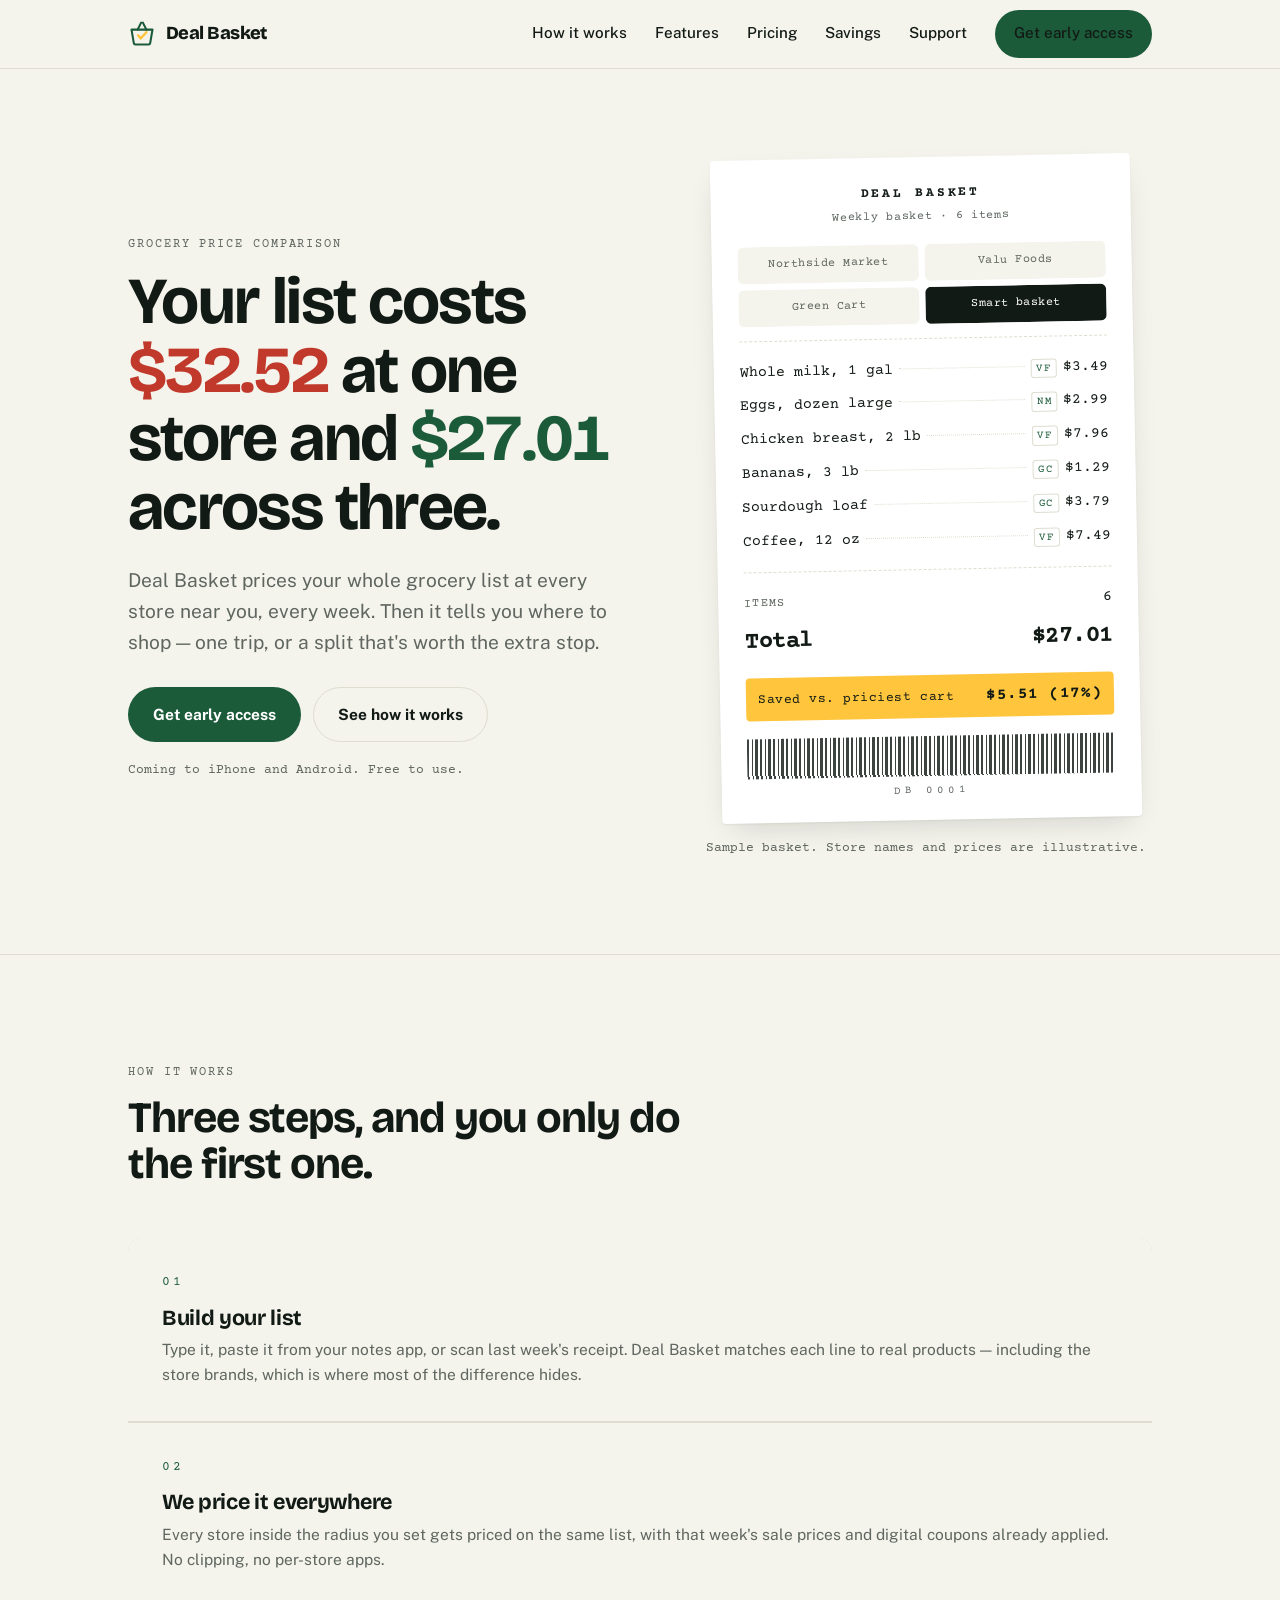
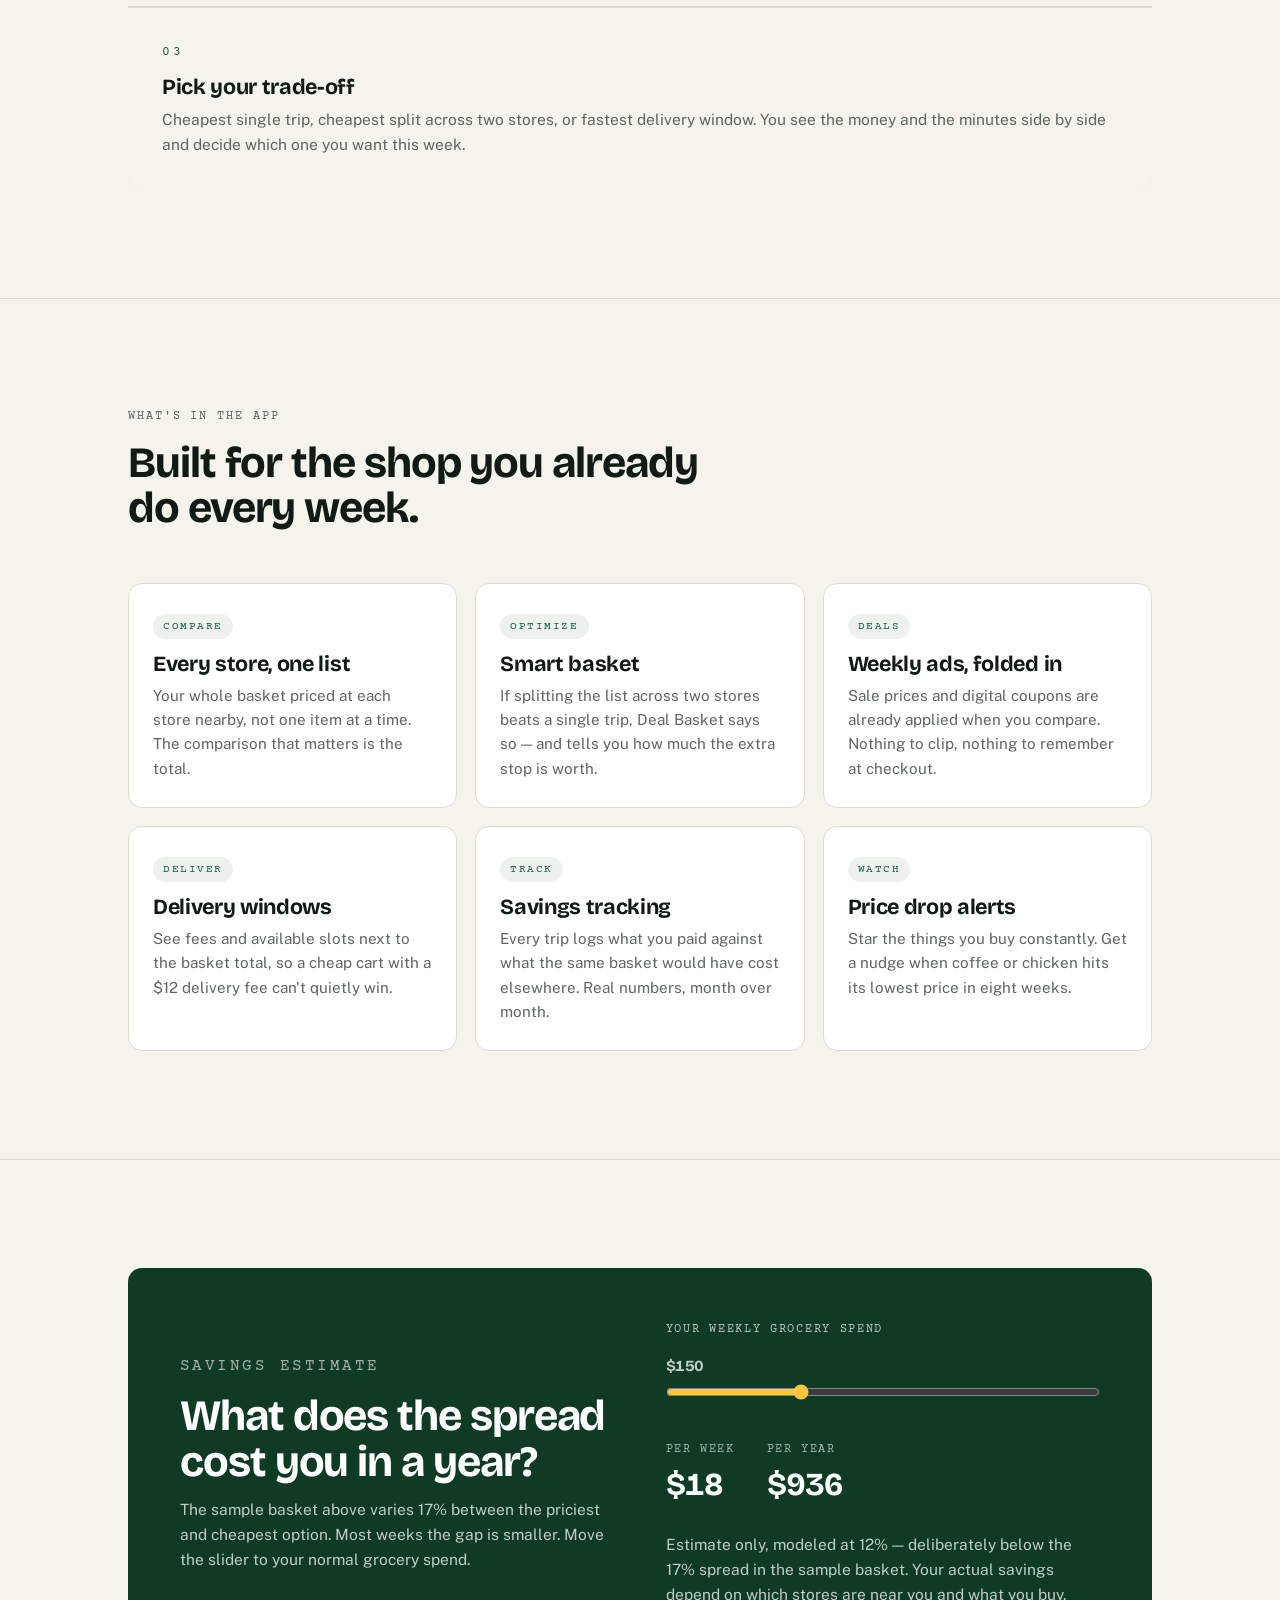
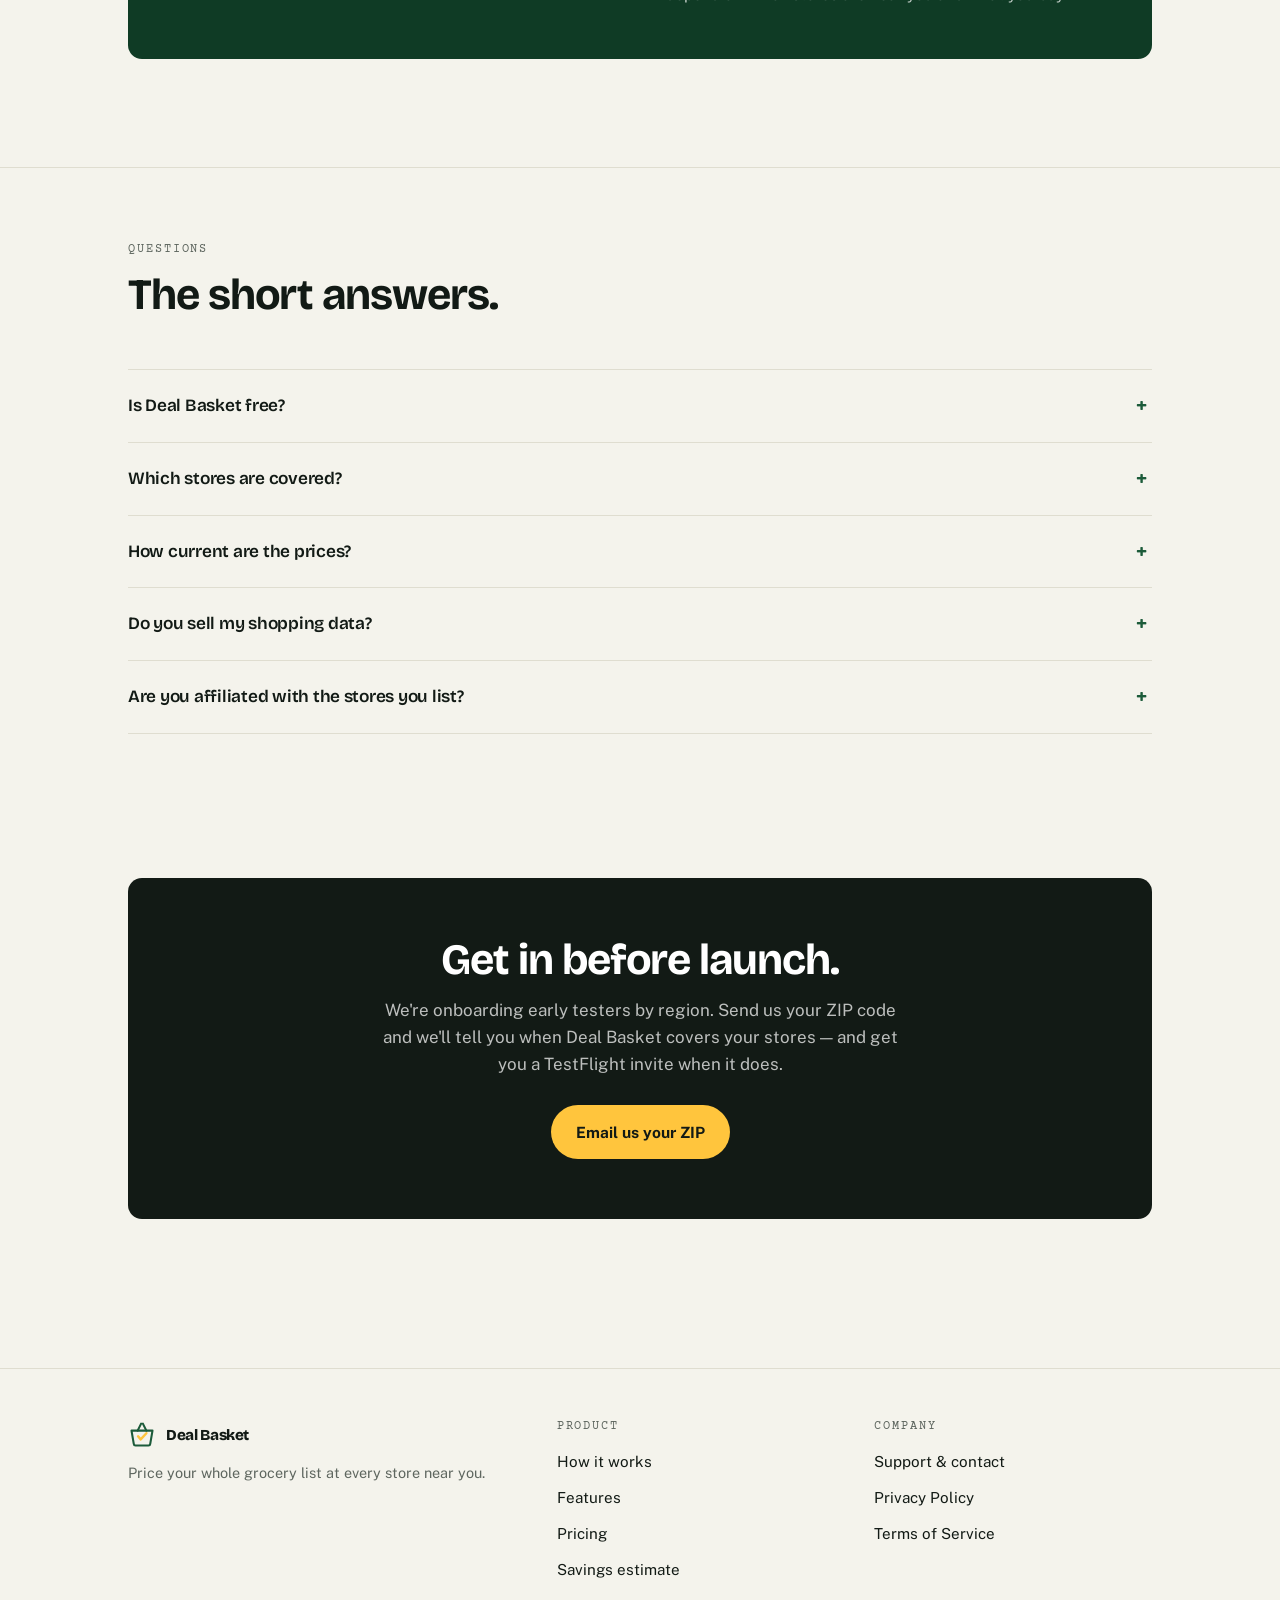
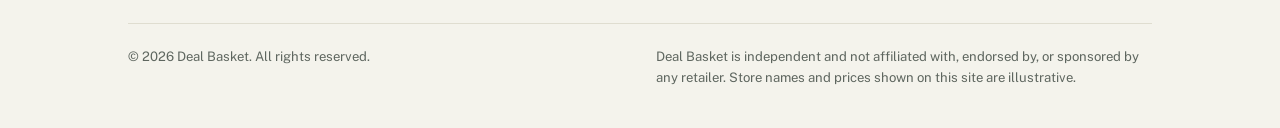
==== commit e8c3f28f: "Replace starter stubs with the full site The four core pages were still the original placeholder ver" ====
--- a/index.html
+++ b/index.html
@@ -1 +1,419 @@
-<!doctype html><html><head><meta charset=utf-8><title>Deal Basket</title><meta name=viewport content='width=device-width,initial-scale=1'><link rel=stylesheet href=style.css></head><body><header><h2>Deal Basket</h2><nav><a href=index.html>Home</a><a href=privacy.html>Privacy</a><a href=terms.html>Terms</a><a href=contact.html>Contact</a></nav></header><section class=hero><h1>Shop Smarter. Save More.</h1><p>Compare grocery prices across stores, discover weekly deals, and build the most cost-effective basket.</p><p><a class=btn href=contact.html>Get Updates</a></p></section><section class=grid><div class=card><h3>Price Comparison</h3><p>Find the best total basket cost.</p></div><div class=card><h3>Weekly Deals</h3><p>Stay on top of promotions.</p></div><div class=card><h3>Flexible Delivery</h3><p>Choose delivery options that fit your schedule.</p></div></section><footer>© 2026 Deal Basket • dealbasket.app</footer></body></html>+<!DOCTYPE html>
+<html lang="en">
+<head>
+<meta charset="utf-8">
+<meta name="viewport" content="width=device-width, initial-scale=1">
+<title>Deal Basket — Price your whole grocery list at every store near you</title>
+<meta name="description" content="Deal Basket prices your entire grocery list at every store near you, then shows the cheapest single trip or the cheapest split across stores.">
+<link rel="canonical" href="https://dealbasket.app/">
+<meta name="theme-color" content="#1C5B3A">
+
+<!-- Social preview -->
+<meta property="og:type" content="website">
+<meta property="og:url" content="https://dealbasket.app/">
+<meta property="og:site_name" content="Deal Basket">
+<meta property="og:title" content="Deal Basket — Price your whole grocery list at every store near you">
+<meta property="og:description" content="Same list. Different stores. Sometimes a $5 difference, sometimes a $50 one. Deal Basket does the math before you shop.">
+<meta property="og:image" content="https://dealbasket.app/social-preview.png">
+<meta name="twitter:card" content="summary_large_image">
+<meta name="twitter:title" content="Deal Basket — Price your whole grocery list at every store near you">
+<meta name="twitter:description" content="Same list. Different stores. Deal Basket does the math before you shop.">
+<meta name="twitter:image" content="https://dealbasket.app/social-preview.png">
+
+<link rel="icon" href="favicon.svg" type="image/svg+xml">
+<link rel="preconnect" href="https://fonts.googleapis.com">
+<link rel="preconnect" href="https://fonts.gstatic.com" crossorigin>
+<link href="https://fonts.googleapis.com/css2?family=Bricolage+Grotesque:opsz,wght@12..96,600;12..96,700;12..96,800&family=Courier+Prime:wght@400;700&family=Public+Sans:wght@400;500;700&display=swap" rel="stylesheet">
+<link rel="stylesheet" href="style.css">
+</head>
+<body>
+<a class="skip" href="#main">Skip to content</a>
+
+<header class="site-header">
+  <div class="wrap header-inner">
+    <a class="brand" href="index.html">
+      <svg viewBox="0 0 32 32" aria-hidden="true">
+        <path d="M4 11h24l-2.6 15.2a2 2 0 0 1-2 1.8H8.6a2 2 0 0 1-2-1.8L4 11Z" fill="none" stroke="#1C5B3A" stroke-width="2.4" stroke-linejoin="round"/>
+        <path d="M11 11 15 3M21 11l-4-8" fill="none" stroke="#1C5B3A" stroke-width="2.4" stroke-linecap="round"/>
+        <path d="M11.5 17.5 14.5 21l6.5-7" fill="none" stroke="#FFC53D" stroke-width="2.8" stroke-linecap="round" stroke-linejoin="round"/>
+      </svg>
+      Deal Basket
+    </a>
+
+    <button class="nav-toggle" id="navToggle" aria-expanded="false" aria-controls="nav">Menu</button>
+
+    <nav class="nav" id="nav" aria-label="Main">
+      <a href="#how">How it works</a>
+      <a href="#features">Features</a>
+      <a href="pricing.html">Pricing</a>
+      <a href="#savings">Savings</a>
+      <a href="contact.html">Support</a>
+      <a class="btn btn-primary" href="#early">Get early access</a>
+    </nav>
+  </div>
+</header>
+
+<main id="main">
+
+  <!-- ============================ HERO ============================ -->
+  <section class="hero wrap">
+    <div class="hero-grid">
+      <div>
+        <p class="eyebrow">Grocery price comparison</p>
+        <h1>Your list costs <span class="num num-high">$32.52</span> at one store and <span class="num">$27.01</span> across three.</h1>
+        <p class="lede">Deal Basket prices your whole grocery list at every store near you, every week. Then it tells you where to shop — one trip, or a split that's worth the extra stop.</p>
+        <div class="hero-actions">
+          <a class="btn btn-primary" href="#early">Get early access</a>
+          <a class="btn btn-ghost" href="#how">See how it works</a>
+        </div>
+        <p class="hero-note">Coming to iPhone and Android. Free to use.</p>
+      </div>
+
+      <!-- Signature element: a working receipt -->
+      <div>
+        <div class="receipt" id="receipt">
+          <div class="receipt-head">
+            <strong>Deal Basket</strong>
+            <span>Weekly basket &middot; 6 items</span>
+          </div>
+
+          <div class="store-tabs" role="tablist" aria-label="Price this basket at">
+            <button class="store-tab" role="tab" data-store="0" aria-selected="false">Northside Market</button>
+            <button class="store-tab" role="tab" data-store="1" aria-selected="false">Valu Foods</button>
+            <button class="store-tab" role="tab" data-store="2" aria-selected="false">Green Cart</button>
+            <button class="store-tab" role="tab" data-store="3" aria-selected="true">Smart basket</button>
+          </div>
+
+          <hr class="perf">
+
+          <div id="lines" aria-live="polite"></div>
+
+          <hr class="perf">
+
+          <div class="total-line"><span class="label">Items</span><span id="count">6</span></div>
+          <div class="total-line grand"><span>Total</span><span class="amount" id="total">$27.01</span></div>
+
+          <div class="saved">
+            <span id="savedLabel">Saved vs. priciest cart</span>
+            <strong id="saved">$5.51</strong>
+          </div>
+
+          <div class="barcode" aria-hidden="true"></div>
+          <p class="barcode-num" aria-hidden="true">DB 0001</p>
+        </div>
+        <p class="hero-note" style="text-align:center">Sample basket. Store names and prices are illustrative.</p>
+      </div>
+    </div>
+  </section>
+
+  <!-- ============================ HOW ============================ -->
+  <section class="section rule-top" id="how">
+    <div class="wrap">
+      <div class="section-head">
+        <p class="eyebrow">How it works</p>
+        <h2>Three steps, and you only do the first one.</h2>
+      </div>
+
+      <div class="steps">
+        <div class="step reveal">
+          <span class="n">01</span>
+          <h3>Build your list</h3>
+          <p>Type it, paste it from your notes app, or scan last week's receipt. Deal Basket matches each line to real products — including the store brands, which is where most of the difference hides.</p>
+        </div>
+        <div class="step reveal">
+          <span class="n">02</span>
+          <h3>We price it everywhere</h3>
+          <p>Every store inside the radius you set gets priced on the same list, with that week's sale prices and digital coupons already applied. No clipping, no per-store apps.</p>
+        </div>
+        <div class="step reveal">
+          <span class="n">03</span>
+          <h3>Pick your trade-off</h3>
+          <p>Cheapest single trip, cheapest split across two stores, or fastest delivery window. You see the money and the minutes side by side and decide which one you want this week.</p>
+        </div>
+      </div>
+    </div>
+  </section>
+
+  <!-- ============================ FEATURES ============================ -->
+  <section class="section rule-top" id="features">
+    <div class="wrap">
+      <div class="section-head">
+        <p class="eyebrow">What's in the app</p>
+        <h2>Built for the shop you already do every week.</h2>
+      </div>
+
+      <div class="features">
+        <div class="feature reveal">
+          <span class="chip">Compare</span>
+          <h3>Every store, one list</h3>
+          <p>Your whole basket priced at each store nearby, not one item at a time. The comparison that matters is the total.</p>
+        </div>
+        <div class="feature reveal">
+          <span class="chip">Optimize</span>
+          <h3>Smart basket</h3>
+          <p>If splitting the list across two stores beats a single trip, Deal Basket says so — and tells you how much the extra stop is worth.</p>
+        </div>
+        <div class="feature reveal">
+          <span class="chip">Deals</span>
+          <h3>Weekly ads, folded in</h3>
+          <p>Sale prices and digital coupons are already applied when you compare. Nothing to clip, nothing to remember at checkout.</p>
+        </div>
+        <div class="feature reveal">
+          <span class="chip">Deliver</span>
+          <h3>Delivery windows</h3>
+          <p>See fees and available slots next to the basket total, so a cheap cart with a $12 delivery fee can't quietly win.</p>
+        </div>
+        <div class="feature reveal">
+          <span class="chip">Track</span>
+          <h3>Savings tracking</h3>
+          <p>Every trip logs what you paid against what the same basket would have cost elsewhere. Real numbers, month over month.</p>
+        </div>
+        <div class="feature reveal">
+          <span class="chip">Watch</span>
+          <h3>Price drop alerts</h3>
+          <p>Star the things you buy constantly. Get a nudge when coffee or chicken hits its lowest price in eight weeks.</p>
+        </div>
+      </div>
+    </div>
+  </section>
+
+  <!-- ============================ CALCULATOR ============================ -->
+  <section class="section rule-top" id="savings">
+    <div class="wrap">
+      <div class="calc reveal">
+        <div>
+          <p class="eyebrow" style="color:rgba(255,255,255,.6)">Savings estimate</p>
+          <h2>What does the spread cost you in a year?</h2>
+          <p>The sample basket above varies 17% between the priciest and cheapest option. Most weeks the gap is smaller. Move the slider to your normal grocery spend.</p>
+        </div>
+        <div>
+          <label for="spend">Your weekly grocery spend</label>
+          <p class="calc-spend" id="spendOut">$150</p>
+          <input type="range" id="spend" min="40" max="400" step="5" value="150"
+                 aria-describedby="calcFine">
+          <div class="calc-out">
+            <div><span>Per week</span><strong id="perWeek">$18</strong></div>
+            <div><span>Per year</span><strong id="perYear">$936</strong></div>
+          </div>
+          <p class="calc-fine" id="calcFine">Estimate only, modeled at 12% — deliberately below the 17% spread in the sample basket. Your actual savings depend on which stores are near you and what you buy.</p>
+        </div>
+      </div>
+    </div>
+  </section>
+
+  <!-- ============================ FAQ ============================ -->
+  <section class="section-tight rule-top">
+    <div class="wrap">
+      <div class="section-head">
+        <p class="eyebrow">Questions</p>
+        <h2>The short answers.</h2>
+      </div>
+
+      <div class="faq">
+        <details>
+          <summary>Is Deal Basket free?</summary>
+          <p>The Basic plan is free permanently, and it includes the whole point of the app: your list priced at every store nearby, the cheapest single trip, and the smart basket split. Premium ($7.99/month or $79/year) adds unlimited lists, price alerts, and savings tracking. Platinum ($14.99/month or $149/year) adds multiple households and price history. Both paid plans start with a 14-day free trial — see <a href="pricing.html">full pricing</a>.</p>
+        </details>
+        <details>
+          <summary>Which stores are covered?</summary>
+          <p>Coverage depends on your ZIP code. At launch we're starting with a handful of metro areas and adding stores as we verify their pricing data. Enter your ZIP when you sign up and we'll tell you what's live near you.</p>
+        </details>
+        <details>
+          <summary>How current are the prices?</summary>
+          <p>Prices refresh weekly, and sale prices refresh when a store's new ad drops. We show you the timestamp on every basket so you always know how fresh the number is.</p>
+        </details>
+        <details>
+          <summary>Do you sell my shopping data?</summary>
+          <p>No. We don't sell or rent personal information. What we collect and why is written out in plain language in the <a href="privacy.html">Privacy Policy</a>.</p>
+        </details>
+        <details>
+          <summary>Are you affiliated with the stores you list?</summary>
+          <p>No. Deal Basket is independent. We're not sponsored by any retailer, and store rankings are based on price, not on who pays us.</p>
+        </details>
+      </div>
+    </div>
+  </section>
+
+  <!-- ============================ CTA ============================ -->
+  <section class="section-tight" id="early">
+    <div class="wrap">
+      <div class="cta-band reveal">
+        <h2>Get in before launch.</h2>
+        <p>We're onboarding early testers by region. Send us your ZIP code and we'll tell you when Deal Basket covers your stores — and get you a TestFlight invite when it does.</p>
+        <a class="btn btn-light" href="mailto:hello@dealbasket.app?subject=Early%20access&amp;body=My%20ZIP%20code%20is%3A%20">Email us your ZIP</a>
+      </div>
+    </div>
+  </section>
+
+</main>
+
+<footer class="site-footer">
+  <div class="wrap">
+    <div class="footer-grid">
+      <div>
+        <a class="brand" href="index.html" style="margin-bottom:12px">
+          <svg viewBox="0 0 32 32" aria-hidden="true">
+            <path d="M4 11h24l-2.6 15.2a2 2 0 0 1-2 1.8H8.6a2 2 0 0 1-2-1.8L4 11Z" fill="none" stroke="#1C5B3A" stroke-width="2.4" stroke-linejoin="round"/>
+            <path d="M11 11 15 3M21 11l-4-8" fill="none" stroke="#1C5B3A" stroke-width="2.4" stroke-linecap="round"/>
+            <path d="M11.5 17.5 14.5 21l6.5-7" fill="none" stroke="#FFC53D" stroke-width="2.8" stroke-linecap="round" stroke-linejoin="round"/>
+          </svg>
+          Deal Basket
+        </a>
+        <p class="disclaimer" style="font-size:.9rem;color:var(--muted)">Price your whole grocery list at every store near you.</p>
+      </div>
+      <div>
+        <h4>Product</h4>
+        <ul>
+          <li><a href="index.html#how">How it works</a></li>
+          <li><a href="index.html#features">Features</a></li>
+          <li><a href="pricing.html">Pricing</a></li>
+          <li><a href="index.html#savings">Savings estimate</a></li>
+        </ul>
+      </div>
+      <div>
+        <h4>Company</h4>
+        <ul>
+          <li><a href="contact.html">Support &amp; contact</a></li>
+          <li><a href="privacy.html">Privacy Policy</a></li>
+          <li><a href="terms.html">Terms of Service</a></li>
+        </ul>
+      </div>
+    </div>
+    <div class="footer-bottom">
+      <p>&copy; <span id="year">2026</span> Deal Basket. All rights reserved.</p>
+      <p class="disclaimer">Deal Basket is independent and not affiliated with, endorsed by, or sponsored by any retailer. Store names and prices shown on this site are illustrative.</p>
+    </div>
+  </div>
+</footer>
+
+<script>
+(function () {
+  "use strict";
+
+  /* ---------- Nav ---------- */
+  var toggle = document.getElementById("navToggle");
+  var nav = document.getElementById("nav");
+  if (toggle && nav) {
+    toggle.addEventListener("click", function () {
+      var open = nav.classList.toggle("open");
+      toggle.setAttribute("aria-expanded", String(open));
+      toggle.textContent = open ? "Close" : "Menu";
+    });
+    nav.addEventListener("click", function (e) {
+      if (e.target.tagName === "A") {
+        nav.classList.remove("open");
+        toggle.setAttribute("aria-expanded", "false");
+        toggle.textContent = "Menu";
+      }
+    });
+  }
+
+  document.getElementById("year").textContent = new Date().getFullYear();
+
+  /* ---------- Receipt ---------- */
+  var STORES = ["Northside Market", "Valu Foods", "Green Cart"];
+  var CODES = ["NM", "VF", "GC"];
+  var ITEMS = [
+    { name: "Whole milk, 1 gal",     p: [4.29, 3.49, 3.99] },
+    { name: "Eggs, dozen large",     p: [2.99, 4.19, 3.59] },
+    { name: "Chicken breast, 2 lb",  p: [9.98, 7.96, 10.49] },
+    { name: "Bananas, 3 lb",         p: [1.77, 1.47, 1.29] },
+    { name: "Sourdough loaf",        p: [4.50, 5.25, 3.79] },
+    { name: "Coffee, 12 oz",         p: [8.99, 7.49, 9.25] }
+  ];
+
+  var linesEl = document.getElementById("lines");
+  var totalEl = document.getElementById("total");
+  var savedEl = document.getElementById("saved");
+  var savedLabelEl = document.getElementById("savedLabel");
+  var tabs = Array.prototype.slice.call(document.querySelectorAll(".store-tab"));
+
+  function money(n) { return "$" + n.toFixed(2); }
+
+  function storeTotal(i) {
+    return ITEMS.reduce(function (sum, it) { return sum + it.p[i]; }, 0);
+  }
+
+  var worst = Math.max(storeTotal(0), storeTotal(1), storeTotal(2));
+
+  function render(mode) {
+    var html = "";
+    var total = 0;
+
+    ITEMS.forEach(function (it) {
+      var price, badge = "";
+      if (mode === 3) {
+        var best = 0;
+        for (var i = 1; i < 3; i++) { if (it.p[i] < it.p[best]) best = i; }
+        price = it.p[best];
+        badge = '<span class="from">' + CODES[best] + "</span>";
+      } else {
+        price = it.p[mode];
+      }
+      total += price;
+      html += '<div class="line"><span class="item">' + it.name + "</span>" +
+              '<span class="dots"></span>' + badge +
+              '<span class="price">' + money(price) + "</span></div>";
+    });
+
+    linesEl.innerHTML = html;
+    totalEl.textContent = money(total);
+
+    var diff = worst - total;
+    if (diff < 0.005) {
+      savedLabelEl.textContent = "Priciest cart on this list";
+      savedEl.textContent = "—";
+    } else {
+      savedLabelEl.textContent = "Saved vs. priciest cart";
+      savedEl.textContent = money(diff) + "  (" + Math.round((diff / worst) * 100) + "%)";
+    }
+  }
+
+  tabs.forEach(function (tab) {
+    tab.addEventListener("click", function () {
+      tabs.forEach(function (t) { t.setAttribute("aria-selected", "false"); });
+      tab.setAttribute("aria-selected", "true");
+      render(parseInt(tab.dataset.store, 10));
+    });
+  });
+
+  render(3);
+
+  /* ---------- Savings calculator ---------- */
+  var spend = document.getElementById("spend");
+  var spendOut = document.getElementById("spendOut");
+  var perWeek = document.getElementById("perWeek");
+  var perYear = document.getElementById("perYear");
+  var RATE = 0.12;
+
+  function updateCalc() {
+    var v = parseInt(spend.value, 10);
+    spendOut.textContent = "$" + v;
+    perWeek.textContent = "$" + Math.round(v * RATE);
+    perYear.textContent = "$" + Math.round(v * RATE * 52).toLocaleString();
+  }
+  if (spend) {
+    spend.addEventListener("input", updateCalc);
+    updateCalc();
+  }
+
+  /* ---------- Scroll reveal ---------- */
+  var reduced = window.matchMedia("(prefers-reduced-motion: reduce)").matches;
+  var items = document.querySelectorAll(".reveal");
+  if (reduced || !("IntersectionObserver" in window)) {
+    items.forEach(function (el) { el.classList.add("shown"); });
+  } else {
+    var io = new IntersectionObserver(function (entries) {
+      entries.forEach(function (entry) {
+        if (entry.isIntersecting) {
+          entry.target.classList.add("shown");
+          io.unobserve(entry.target);
+        }
+      });
+    }, { rootMargin: "0px 0px -60px 0px" });
+    items.forEach(function (el) { io.observe(el); });
+  }
+})();
+</script>
+</body>
+</html>
--- a/style.css
+++ b/style.css
@@ -0,0 +1,498 @@
+/* ==========================================================================
+   Deal Basket — style.css
+   Palette: shelf green + receipt paper + price-tag yellow
+   Type: Bricolage Grotesque (display) / Public Sans (body) / Courier Prime (data)
+   ========================================================================== */
+
+/* --- Reset ---------------------------------------------------------------- */
+*, *::before, *::after { box-sizing: border-box; }
+* { margin: 0; }
+html { -webkit-text-size-adjust: 100%; scroll-behavior: smooth; }
+img, svg { display: block; max-width: 100%; }
+button, input, select { font: inherit; color: inherit; }
+
+/* --- Tokens --------------------------------------------------------------- */
+:root {
+  --ink:      #121A15;
+  --basil:    #1C5B3A;
+  --basil-2:  #0F3B25;
+  --sprout:   #8ED45B;
+  --tag:      #FFC53D;
+  --save:     #C0392B;
+  --paper:    #F4F3EC;
+  --card:     #FFFFFF;
+  --rule:     #DFDDD0;
+  --muted:    #5E665F;
+
+  --display: "Bricolage Grotesque", "Helvetica Neue", Arial, sans-serif;
+  --body:    "Public Sans", -apple-system, BlinkMacSystemFont, "Segoe UI", Roboto, sans-serif;
+  --data:    "Courier Prime", ui-monospace, "SF Mono", Menlo, monospace;
+
+  --wrap: 1120px;
+  --gutter: clamp(20px, 5vw, 48px);
+  --radius: 14px;
+  --shadow: 0 1px 2px rgba(18,26,21,.06), 0 12px 32px -12px rgba(18,26,21,.18);
+}
+
+/* --- Base ----------------------------------------------------------------- */
+body {
+  font-family: var(--body);
+  font-size: 17px;
+  line-height: 1.6;
+  color: var(--ink);
+  background: var(--paper);
+  -webkit-font-smoothing: antialiased;
+}
+
+h1, h2, h3, h4 {
+  font-family: var(--display);
+  font-weight: 700;
+  line-height: 1.05;
+  letter-spacing: -0.025em;
+}
+h1 { font-size: clamp(2.4rem, 6.2vw, 4.1rem); }
+h2 { font-size: clamp(1.9rem, 4vw, 2.7rem); }
+h3 { font-size: clamp(1.15rem, 2vw, 1.35rem); letter-spacing: -0.015em; }
+
+a { color: var(--basil); text-decoration-thickness: 1px; text-underline-offset: 3px; }
+a:hover { color: var(--basil-2); }
+
+:focus-visible {
+  outline: 3px solid var(--basil);
+  outline-offset: 3px;
+  border-radius: 4px;
+}
+
+.wrap { width: 100%; max-width: var(--wrap); margin-inline: auto; padding-inline: var(--gutter); }
+
+.skip {
+  position: absolute; left: -9999px; top: 0; z-index: 100;
+  background: var(--ink); color: #fff; padding: 12px 18px; border-radius: 0 0 8px 0;
+}
+.skip:focus { left: 0; }
+
+/* Eyebrow label — used to name a section, not to decorate it */
+.eyebrow {
+  font-family: var(--data);
+  font-size: .75rem;
+  letter-spacing: .16em;
+  text-transform: uppercase;
+  color: var(--muted);
+  margin-bottom: 14px;
+}
+
+.lede { font-size: clamp(1.05rem, 1.8vw, 1.2rem); color: var(--muted); max-width: 58ch; }
+
+/* --- Buttons -------------------------------------------------------------- */
+.btn {
+  display: inline-flex; align-items: center; justify-content: center; gap: 10px;
+  padding: 14px 24px;
+  border: 1.5px solid transparent;
+  border-radius: 100px;
+  font-family: var(--body);
+  font-weight: 700;
+  font-size: .97rem;
+  text-decoration: none;
+  cursor: pointer;
+  transition: transform .12s ease, background-color .18s ease, border-color .18s ease;
+}
+.btn:active { transform: translateY(1px); }
+.btn-primary { background: var(--basil); color: #fff; }
+.btn-primary:hover { background: var(--basil-2); color: #fff; }
+.btn-ghost { background: transparent; color: var(--ink); border-color: var(--rule); }
+.btn-ghost:hover { border-color: var(--ink); color: var(--ink); }
+.btn-light { background: var(--tag); color: var(--ink); }
+.btn-light:hover { background: #ffd469; color: var(--ink); }
+
+/* --- Header --------------------------------------------------------------- */
+.site-header {
+  position: sticky; top: 0; z-index: 50;
+  background: rgba(244,243,236,.88);
+  backdrop-filter: blur(10px);
+  border-bottom: 1px solid var(--rule);
+}
+.header-inner {
+  display: flex; align-items: center; justify-content: space-between;
+  gap: 20px; min-height: 68px;
+}
+.brand {
+  display: inline-flex; align-items: center; gap: 10px;
+  font-family: var(--display); font-weight: 800; font-size: 1.15rem;
+  letter-spacing: -0.03em; color: var(--ink); text-decoration: none;
+}
+.brand:hover { color: var(--ink); }
+.brand svg { width: 28px; height: 28px; }
+
+.nav { display: flex; align-items: center; gap: 28px; }
+.nav a {
+  color: var(--ink); text-decoration: none; font-size: .95rem; font-weight: 500;
+  padding: 6px 0; border-bottom: 2px solid transparent;
+}
+.nav a:hover { border-bottom-color: var(--basil); }
+.nav a[aria-current="page"] { border-bottom-color: var(--basil); font-weight: 700; }
+.nav .btn { padding: 10px 18px; }
+
+.nav-toggle {
+  display: none;
+  background: none; border: 1.5px solid var(--rule); border-radius: 10px;
+  padding: 9px 12px; cursor: pointer; font-size: .9rem; font-weight: 600;
+}
+
+/* --- Sections ------------------------------------------------------------- */
+.section { padding-block: clamp(64px, 9vw, 108px); }
+.section-tight { padding-block: clamp(44px, 6vw, 72px); }
+.section-head { max-width: 62ch; margin-bottom: clamp(32px, 4vw, 52px); }
+
+.rule-top { border-top: 1px solid var(--rule); }
+
+/* --- Hero ----------------------------------------------------------------- */
+.hero { padding-top: clamp(48px, 7vw, 88px); padding-bottom: clamp(56px, 8vw, 96px); }
+.hero-grid {
+  display: grid; gap: clamp(40px, 6vw, 72px);
+  grid-template-columns: minmax(0, 1.05fr) minmax(0, .95fr);
+  align-items: center;
+}
+.hero h1 { margin-bottom: 22px; }
+.hero h1 .num { color: var(--basil); font-variant-numeric: tabular-nums; }
+.hero h1 .num-high { color: var(--save); }
+.hero-actions { display: flex; flex-wrap: wrap; gap: 12px; margin-top: 30px; }
+.hero-note {
+  margin-top: 18px; font-family: var(--data); font-size: .8rem; color: var(--muted);
+}
+
+/* --- Receipt (signature element) ------------------------------------------ */
+.receipt {
+  background: var(--card);
+  border-radius: 4px;
+  box-shadow: var(--shadow);
+  padding: 26px 26px 20px;
+  font-family: var(--data);
+  font-size: .93rem;
+  transform: rotate(-1.1deg);
+  max-width: 420px;
+  margin-inline: auto;
+}
+.receipt-head { text-align: center; padding-bottom: 16px; }
+.receipt-head strong {
+  display: block; font-family: var(--data); font-weight: 700;
+  letter-spacing: .22em; text-transform: uppercase; font-size: .82rem;
+}
+.receipt-head span { font-size: .74rem; color: var(--muted); letter-spacing: .06em; }
+
+.perf { border: 0; border-top: 1.5px dashed var(--rule); margin: 14px 0; }
+
+.store-tabs {
+  display: grid; grid-template-columns: repeat(2, 1fr); gap: 6px;
+  margin-bottom: 4px;
+}
+.store-tab {
+  background: var(--paper); border: 1.5px solid transparent; border-radius: 6px;
+  padding: 8px 6px; cursor: pointer;
+  font-family: var(--data); font-size: .74rem; letter-spacing: .04em;
+  text-align: center; color: var(--muted);
+  transition: background-color .15s ease, color .15s ease, border-color .15s ease;
+}
+.store-tab:hover { border-color: var(--rule); }
+.store-tab[aria-selected="true"] { background: var(--ink); color: #fff; }
+
+.line {
+  display: flex; align-items: baseline; gap: 6px;
+  padding: 5px 0;
+}
+.line .item { white-space: nowrap; overflow: hidden; text-overflow: ellipsis; }
+.line .dots {
+  flex: 1; border-bottom: 1px dotted var(--rule); transform: translateY(-4px); min-width: 12px;
+}
+.line .price { font-variant-numeric: tabular-nums; white-space: nowrap; }
+.line .from {
+  font-size: .68rem; color: var(--basil); letter-spacing: .08em;
+  border: 1px solid var(--rule); border-radius: 3px; padding: 0 4px;
+}
+
+.total-line { display: flex; justify-content: space-between; align-items: baseline; padding: 4px 0; }
+.total-line.grand { font-size: 1.5rem; font-weight: 700; letter-spacing: -0.02em; }
+.total-line.grand .amount { font-variant-numeric: tabular-nums; }
+.total-line .label { letter-spacing: .1em; text-transform: uppercase; font-size: .74rem; color: var(--muted); }
+
+.saved {
+  background: var(--tag); color: var(--ink);
+  border-radius: 4px; padding: 9px 12px; margin-top: 12px;
+  display: flex; justify-content: space-between; align-items: baseline;
+  font-size: .82rem; letter-spacing: .04em;
+}
+.saved strong { font-variant-numeric: tabular-nums; font-size: 1rem; }
+
+.barcode {
+  height: 40px; margin-top: 18px;
+  background: repeating-linear-gradient(90deg,
+    var(--ink) 0 2px, transparent 2px 5px,
+    var(--ink) 5px 6px, transparent 6px 8px,
+    var(--ink) 8px 11px, transparent 11px 13px);
+  opacity: .82;
+}
+.barcode-num {
+  text-align: center; font-size: .68rem; letter-spacing: .35em; color: var(--muted);
+  margin-top: 6px;
+}
+
+/* --- Steps (a real sequence, so it is numbered) --------------------------- */
+.steps { display: grid; gap: 2px; background: var(--rule); border-radius: var(--radius); overflow: hidden; }
+.step { background: var(--paper); padding: clamp(24px, 3vw, 34px); }
+.step .n {
+  font-family: var(--data); font-size: .8rem; letter-spacing: .2em;
+  color: var(--basil); display: block; margin-bottom: 14px;
+}
+.step h3 { margin-bottom: 8px; }
+.step p { color: var(--muted); font-size: .97rem; }
+
+/* --- Features ------------------------------------------------------------- */
+.features { display: grid; gap: 18px; grid-template-columns: repeat(3, minmax(0, 1fr)); }
+.feature {
+  background: var(--card); border: 1px solid var(--rule); border-radius: var(--radius);
+  padding: 26px 24px;
+}
+.feature h3 { margin-bottom: 8px; }
+.feature p { color: var(--muted); font-size: .95rem; }
+.feature .chip {
+  display: inline-block; font-family: var(--data); font-size: .68rem;
+  letter-spacing: .14em; text-transform: uppercase; color: var(--basil);
+  background: rgba(28,91,58,.08); border-radius: 100px; padding: 4px 10px; margin-bottom: 14px;
+}
+
+/* --- Calculator ----------------------------------------------------------- */
+.calc {
+  background: var(--basil-2); color: #fff; border-radius: var(--radius);
+  padding: clamp(28px, 4.5vw, 52px);
+  display: grid; grid-template-columns: minmax(0, 1fr) minmax(0, 1fr);
+  gap: clamp(28px, 4vw, 56px); align-items: center;
+}
+.calc h2 { color: #fff; margin-bottom: 12px; }
+.calc p { color: rgba(255,255,255,.74); font-size: .97rem; }
+.calc label {
+  display: block; font-family: var(--data); font-size: .76rem;
+  letter-spacing: .14em; text-transform: uppercase; color: rgba(255,255,255,.7);
+  margin-bottom: 14px;
+}
+.calc input[type="range"] {
+  width: 100%; accent-color: var(--tag); height: 28px; cursor: pointer;
+}
+.calc-spend {
+  font-family: var(--display); font-size: 2.1rem; font-weight: 700;
+  font-variant-numeric: tabular-nums; letter-spacing: -0.03em; color: var(--tag);
+}
+.calc-out { display: flex; gap: 32px; margin-top: 26px; flex-wrap: wrap; }
+.calc-out div span {
+  display: block; font-family: var(--data); font-size: .72rem;
+  letter-spacing: .14em; text-transform: uppercase; color: rgba(255,255,255,.6);
+}
+.calc-out div strong {
+  font-family: var(--display); font-size: 2rem; font-weight: 700;
+  font-variant-numeric: tabular-nums; letter-spacing: -0.03em;
+}
+.calc-fine { margin-top: 22px; font-size: .8rem; color: rgba(255,255,255,.55); max-width: 46ch; }
+
+/* --- FAQ ------------------------------------------------------------------ */
+.faq { border-top: 1px solid var(--rule); }
+.faq details { border-bottom: 1px solid var(--rule); }
+.faq summary {
+  cursor: pointer; list-style: none; padding: 22px 40px 22px 0; position: relative;
+  font-family: var(--display); font-weight: 600; font-size: 1.08rem; letter-spacing: -0.015em;
+}
+.faq summary::-webkit-details-marker { display: none; }
+.faq summary::after {
+  content: "+"; position: absolute; right: 4px; top: 50%; transform: translateY(-50%);
+  font-family: var(--data); font-size: 1.4rem; color: var(--basil); line-height: 1;
+}
+.faq details[open] summary::after { content: "–"; }
+.faq details p { padding-bottom: 22px; color: var(--muted); max-width: 68ch; }
+
+/* --- CTA band ------------------------------------------------------------- */
+.cta-band {
+  background: var(--ink); color: #fff; border-radius: var(--radius);
+  padding: clamp(32px, 5vw, 60px); text-align: center;
+}
+.cta-band h2 { color: #fff; margin-bottom: 14px; }
+.cta-band p { color: rgba(255,255,255,.72); max-width: 52ch; margin-inline: auto; }
+.cta-band .btn { margin-top: 26px; }
+
+/* --- Footer --------------------------------------------------------------- */
+.site-footer {
+  border-top: 1px solid var(--rule);
+  padding-block: 52px 40px;
+  margin-top: clamp(40px, 6vw, 80px);
+}
+.footer-grid {
+  display: grid; grid-template-columns: 1.4fr 1fr 1fr; gap: 40px; margin-bottom: 40px;
+}
+.footer-grid h4 {
+  font-family: var(--data); font-size: .74rem; letter-spacing: .16em;
+  text-transform: uppercase; color: var(--muted); font-weight: 400; margin-bottom: 14px;
+}
+.footer-grid ul { list-style: none; padding: 0; display: grid; gap: 9px; }
+.footer-grid a { color: var(--ink); text-decoration: none; font-size: .95rem; }
+.footer-grid a:hover { text-decoration: underline; }
+.footer-bottom {
+  border-top: 1px solid var(--rule); padding-top: 22px;
+  display: flex; justify-content: space-between; gap: 20px; flex-wrap: wrap;
+  font-size: .82rem; color: var(--muted);
+}
+.disclaimer { max-width: 62ch; }
+
+/* --- Document pages (privacy / terms) ------------------------------------- */
+.doc { padding-block: clamp(48px, 6vw, 80px); }
+.doc-head { border-bottom: 1px solid var(--rule); padding-bottom: 28px; margin-bottom: 44px; }
+.doc-head p.updated { font-family: var(--data); font-size: .8rem; color: var(--muted); margin-top: 12px; }
+.doc-body { max-width: 70ch; }
+.doc-body h2 {
+  font-size: clamp(1.3rem, 2.4vw, 1.6rem); margin-top: 44px; margin-bottom: 12px;
+  padding-top: 8px;
+}
+.doc-body h2:first-child { margin-top: 0; }
+.doc-body h3 { margin-top: 26px; margin-bottom: 8px; font-size: 1.05rem; }
+.doc-body p { margin-bottom: 16px; color: #2A322C; }
+.doc-body ul { margin: 0 0 18px 0; padding-left: 22px; color: #2A322C; }
+.doc-body li { margin-bottom: 8px; }
+.toc {
+  background: var(--card); border: 1px solid var(--rule); border-radius: var(--radius);
+  padding: 22px 26px; margin-bottom: 40px;
+}
+.toc h4 {
+  font-family: var(--data); font-size: .74rem; letter-spacing: .16em; text-transform: uppercase;
+  color: var(--muted); font-weight: 400; margin-bottom: 12px;
+}
+.toc ol { margin: 0; padding-left: 20px; columns: 2; column-gap: 32px; }
+.toc li { margin-bottom: 6px; font-size: .93rem; }
+.placeholder {
+  background: var(--tag); border-radius: 3px; padding: 0 5px;
+  font-family: var(--data); font-size: .88em;
+}
+.callout {
+  background: var(--card); border-left: 3px solid var(--basil);
+  padding: 18px 22px; border-radius: 0 8px 8px 0; margin-bottom: 28px;
+}
+.callout p:last-child { margin-bottom: 0; }
+
+/* --- Contact / support ---------------------------------------------------- */
+.contact-grid { display: grid; grid-template-columns: 1.1fr .9fr; gap: clamp(32px, 5vw, 64px); align-items: start; }
+.contact-card {
+  background: var(--card); border: 1px solid var(--rule); border-radius: var(--radius);
+  padding: 28px;
+}
+.contact-card + .contact-card { margin-top: 18px; }
+.contact-card h3 { margin-bottom: 8px; }
+.contact-card p { color: var(--muted); font-size: .95rem; margin-bottom: 14px; }
+.contact-card a.email {
+  font-family: var(--data); font-size: 1rem; font-weight: 700;
+  color: var(--basil); word-break: break-all;
+}
+.response-time {
+  font-family: var(--data); font-size: .76rem; letter-spacing: .1em;
+  text-transform: uppercase; color: var(--muted);
+}
+
+/* --- 404 ------------------------------------------------------------------ */
+.notfound { text-align: center; padding-block: clamp(72px, 12vw, 140px); }
+.notfound .code {
+  font-family: var(--data); font-size: .82rem; letter-spacing: .3em;
+  color: var(--muted); margin-bottom: 20px;
+}
+.notfound h1 { margin-bottom: 18px; }
+.notfound p { margin-inline: auto; }
+.notfound .hero-actions { justify-content: center; }
+
+/* --- Scroll reveal -------------------------------------------------------- */
+.reveal { opacity: 0; transform: translateY(16px); transition: opacity .55s ease, transform .55s ease; }
+.reveal.shown { opacity: 1; transform: none; }
+
+/* --- Responsive ----------------------------------------------------------- */
+@media (max-width: 900px) {
+  .hero-grid { grid-template-columns: 1fr; }
+  .receipt { transform: none; margin-top: 8px; }
+  .features { grid-template-columns: repeat(2, minmax(0, 1fr)); }
+  .calc { grid-template-columns: 1fr; }
+  .contact-grid { grid-template-columns: 1fr; }
+  .footer-grid { grid-template-columns: 1fr 1fr; }
+}
+
+@media (max-width: 720px) {
+  .nav-toggle { display: inline-flex; }
+  .nav {
+    display: none; position: absolute; left: 0; right: 0; top: 100%;
+    flex-direction: column; align-items: stretch; gap: 0;
+    background: var(--paper); border-bottom: 1px solid var(--rule);
+    padding: 8px var(--gutter) 20px;
+  }
+  .nav.open { display: flex; }
+  .nav a { padding: 14px 0; border-bottom: 1px solid var(--rule); }
+  .nav a:hover { border-bottom-color: var(--rule); }
+  .nav .btn { margin-top: 14px; border-bottom: 0; }
+  .site-header { position: relative; }
+  .header-inner { position: relative; }
+  .features { grid-template-columns: 1fr; }
+  .toc ol { columns: 1; }
+  .footer-grid { grid-template-columns: 1fr; gap: 28px; }
+  .calc-out { gap: 24px; }
+}
+
+@media (prefers-reduced-motion: reduce) {
+  html { scroll-behavior: auto; }
+  *, *::before, *::after {
+    animation-duration: .001ms !important;
+    transition-duration: .001ms !important;
+  }
+  .reveal { opacity: 1; transform: none; }
+}
+
+/* --- Pricing --------------------------------------------------------------- */
+.billing-toggle {
+  display: inline-flex; align-items: center; gap: 4px;
+  background: var(--card); border: 1px solid var(--rule); border-radius: 100px;
+  padding: 4px; margin-bottom: 40px;
+}
+.billing-toggle button {
+  border: 0; background: transparent; border-radius: 100px;
+  padding: 9px 20px; cursor: pointer;
+  font-family: var(--body); font-weight: 600; font-size: .92rem; color: var(--muted);
+  transition: background-color .15s ease, color .15s ease;
+}
+.billing-toggle button[aria-pressed="true"] { background: var(--ink); color: #fff; }
+.billing-toggle .save-flag {
+  font-family: var(--data); font-size: .68rem; letter-spacing: .1em;
+  background: var(--tag); color: var(--ink); border-radius: 100px;
+  padding: 2px 8px; margin-left: 6px;
+}
+
+.tiers { display: grid; grid-template-columns: repeat(3, minmax(0,1fr)); gap: 20px; align-items: start; }
+.tier {
+  background: var(--card); border: 1px solid var(--rule); border-radius: var(--radius);
+  padding: 30px 26px; position: relative; display: flex; flex-direction: column; height: 100%;
+}
+.tier.featured { border: 2px solid var(--basil); box-shadow: var(--shadow); }
+.tier .flag {
+  position: absolute; top: -12px; left: 26px;
+  background: var(--basil); color: #fff; border-radius: 100px;
+  font-family: var(--data); font-size: .68rem; letter-spacing: .14em;
+  text-transform: uppercase; padding: 4px 12px;
+}
+.tier h3 { margin-bottom: 6px; }
+.tier .tier-for { color: var(--muted); font-size: .9rem; min-height: 42px; margin-bottom: 18px; }
+.tier .price {
+  font-family: var(--display); font-weight: 700; letter-spacing: -0.035em;
+  font-size: 2.6rem; line-height: 1; font-variant-numeric: tabular-nums;
+}
+.tier .price .per { font-family: var(--body); font-size: .95rem; font-weight: 500; color: var(--muted); letter-spacing: 0; }
+.tier .billed {
+  font-family: var(--data); font-size: .76rem; color: var(--muted);
+  margin-top: 8px; min-height: 20px;
+}
+.tier .btn { width: 100%; margin: 22px 0 24px; }
+.tier ul { list-style: none; padding: 0; display: grid; gap: 11px; margin: 0; }
+.tier li { display: flex; gap: 10px; font-size: .94rem; line-height: 1.45; }
+.tier li::before {
+  content: "✓"; color: var(--basil); font-weight: 700; flex-shrink: 0;
+}
+.tier .inherits {
+  font-size: .88rem; color: var(--muted); font-style: italic;
+  padding-bottom: 12px; margin-bottom: 2px; border-bottom: 1px dashed var(--rule);
+}
+@media (max-width: 900px) { .tiers { grid-template-columns: 1fr; } .tier .tier-for { min-height: 0; } }
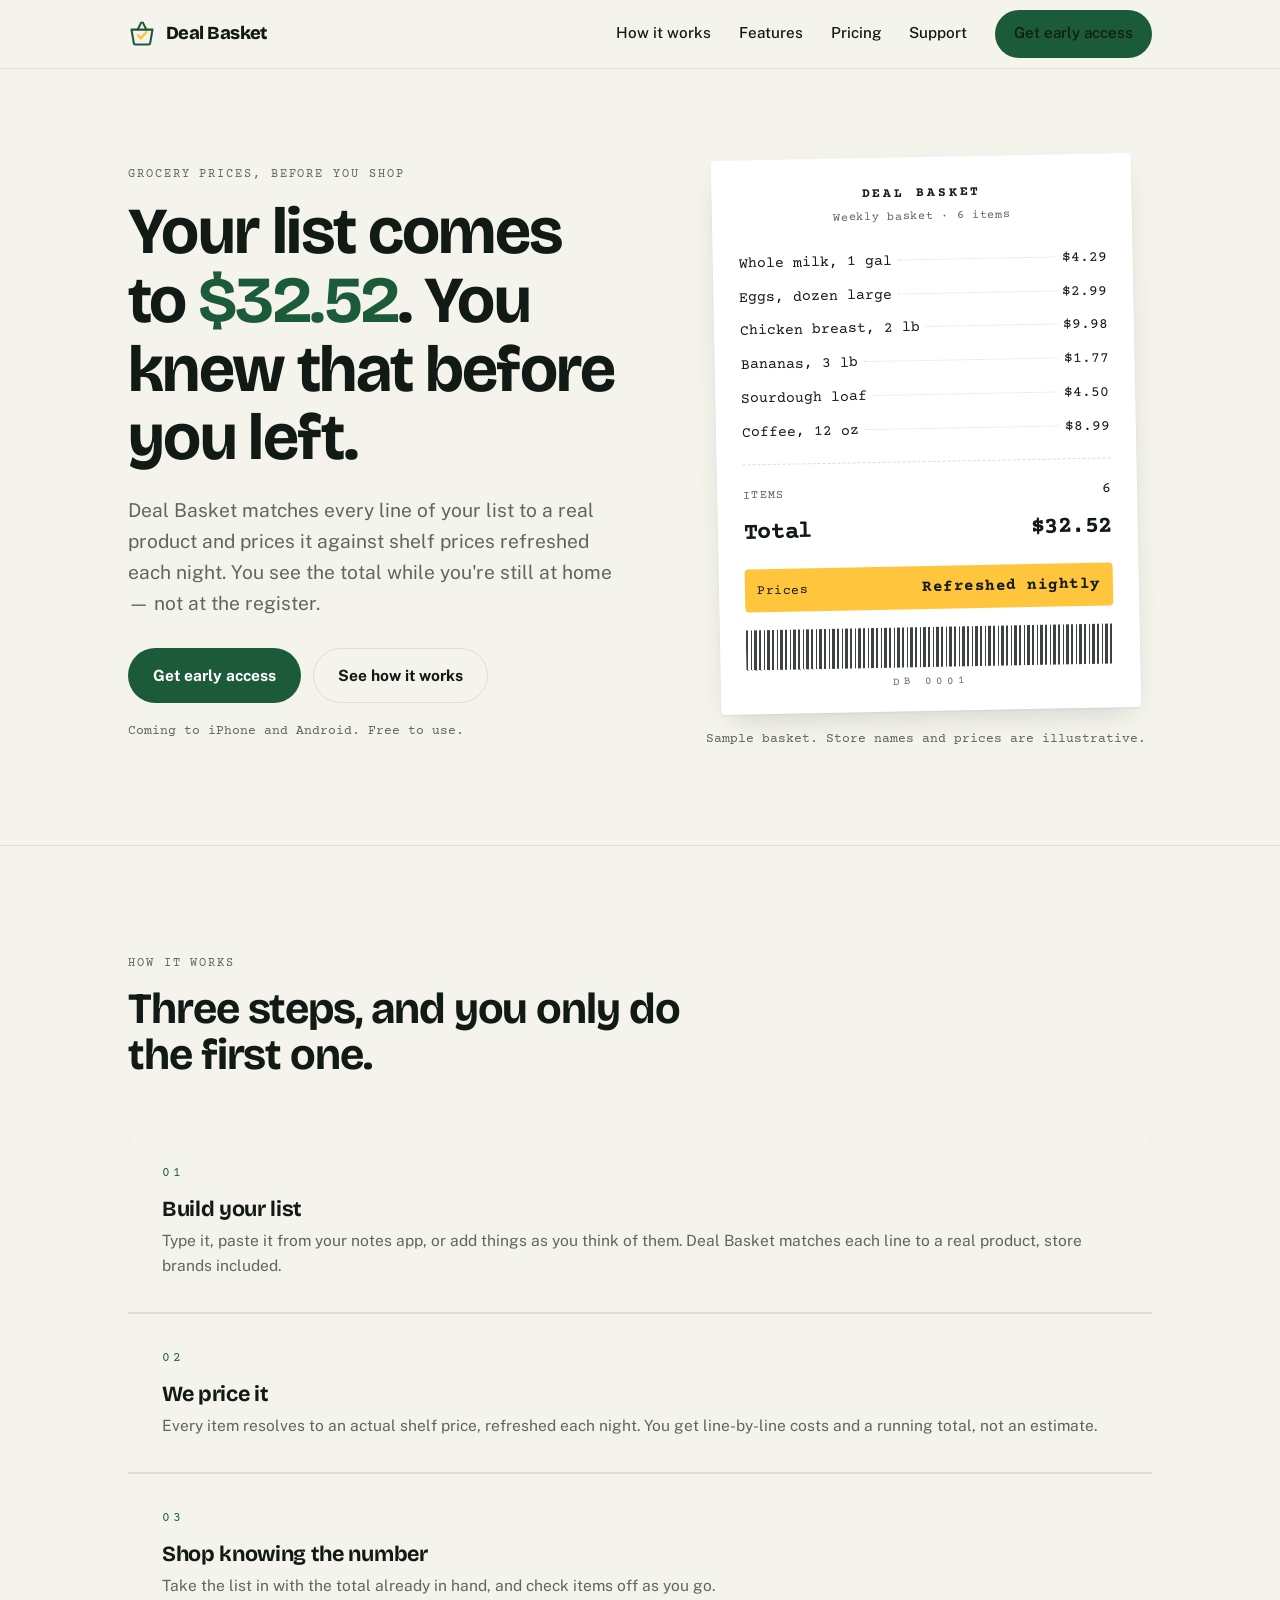
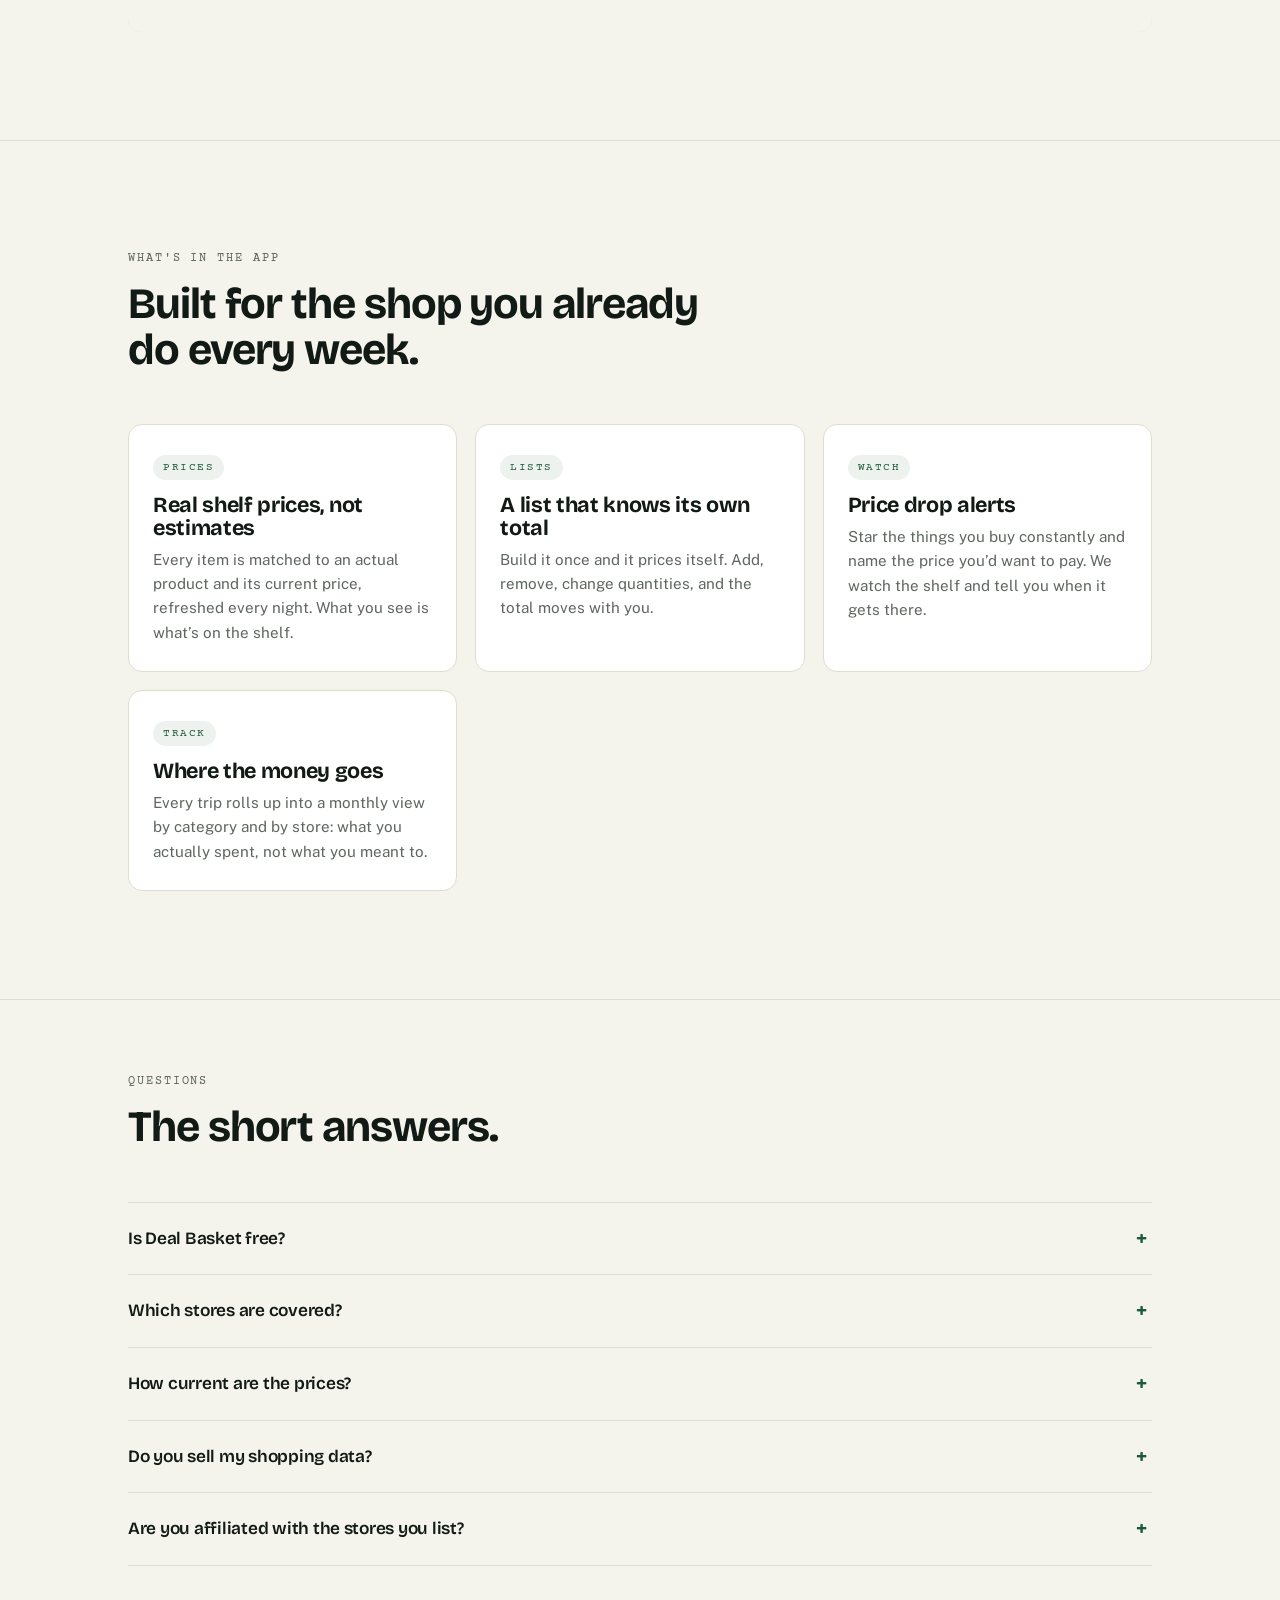
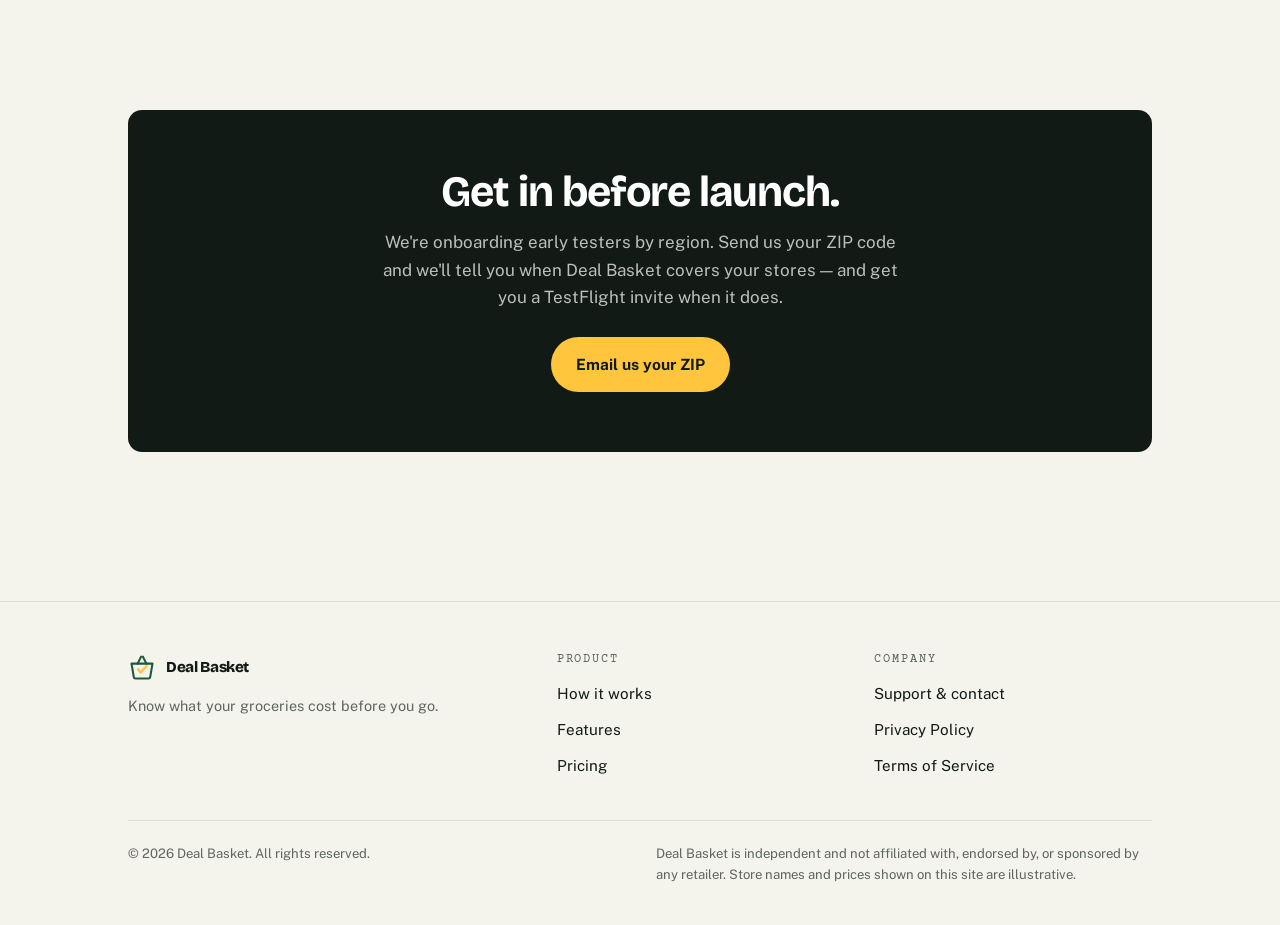
==== commit 7a7a3ec7: "Rewrite the homepage around what one chain can honestly claim New tagline across all 8 pages: "Know " ====
--- a/index.html
+++ b/index.html
@@ -3,8 +3,8 @@
 <head>
 <meta charset="utf-8">
 <meta name="viewport" content="width=device-width, initial-scale=1">
-<title>Deal Basket — Price your whole grocery list at every store near you</title>
-<meta name="description" content="Deal Basket prices your entire grocery list at every store near you, then shows the cheapest single trip or the cheapest split across stores.">
+<title>Deal Basket — Know what your groceries cost before you go</title>
+<meta name="description" content="Deal Basket matches your grocery list to real products and prices it against shelf prices refreshed every night, so you know the total before you leave the house. Free.">
 <link rel="canonical" href="https://dealbasket.app/">
 <meta name="theme-color" content="#1C5B3A">
 
@@ -12,12 +12,12 @@
 <meta property="og:type" content="website">
 <meta property="og:url" content="https://dealbasket.app/">
 <meta property="og:site_name" content="Deal Basket">
-<meta property="og:title" content="Deal Basket — Price your whole grocery list at every store near you">
-<meta property="og:description" content="Same list. Different stores. Sometimes a $5 difference, sometimes a $50 one. Deal Basket does the math before you shop.">
+<meta property="og:title" content="Deal Basket — Know what your groceries cost before you go">
+<meta property="og:description" content="Build your list. See the total. Nothing surprising at the register.">
 <meta property="og:image" content="https://dealbasket.app/social-preview.png">
 <meta name="twitter:card" content="summary_large_image">
-<meta name="twitter:title" content="Deal Basket — Price your whole grocery list at every store near you">
-<meta name="twitter:description" content="Same list. Different stores. Deal Basket does the math before you shop.">
+<meta name="twitter:title" content="Deal Basket — Know what your groceries cost before you go">
+<meta name="twitter:description" content="Your grocery list, priced before you shop.">
 <meta name="twitter:image" content="https://dealbasket.app/social-preview.png">
 
 <link rel="icon" href="favicon.svg" type="image/svg+xml">
@@ -46,7 +46,6 @@
       <a href="#how">How it works</a>
       <a href="#features">Features</a>
       <a href="pricing.html">Pricing</a>
-      <a href="#savings">Savings</a>
       <a href="contact.html">Support</a>
       <a class="btn btn-primary" href="#early">Get early access</a>
     </nav>
@@ -59,9 +58,9 @@
   <section class="hero wrap">
     <div class="hero-grid">
       <div>
-        <p class="eyebrow">Grocery price comparison</p>
-        <h1>Your list costs <span class="num num-high">$32.52</span> at one store and <span class="num">$27.01</span> across three.</h1>
-        <p class="lede">Deal Basket prices your whole grocery list at every store near you, every week. Then it tells you where to shop — one trip, or a split that's worth the extra stop.</p>
+        <p class="eyebrow">Grocery prices, before you shop</p>
+        <h1>Your list comes to <span class="num">$32.52</span>. You knew that before you left.</h1>
+        <p class="lede">Deal Basket matches every line of your list to a real product and prices it against shelf prices refreshed each night. You see the total while you're still at home — not at the register.</p>
         <div class="hero-actions">
           <a class="btn btn-primary" href="#early">Get early access</a>
           <a class="btn btn-ghost" href="#how">See how it works</a>
@@ -77,15 +76,6 @@
             <span>Weekly basket &middot; 6 items</span>
           </div>
 
-          <div class="store-tabs" role="tablist" aria-label="Price this basket at">
-            <button class="store-tab" role="tab" data-store="0" aria-selected="false">Northside Market</button>
-            <button class="store-tab" role="tab" data-store="1" aria-selected="false">Valu Foods</button>
-            <button class="store-tab" role="tab" data-store="2" aria-selected="false">Green Cart</button>
-            <button class="store-tab" role="tab" data-store="3" aria-selected="true">Smart basket</button>
-          </div>
-
-          <hr class="perf">
-
           <div id="lines" aria-live="polite"></div>
 
           <hr class="perf">
@@ -93,9 +83,14 @@
           <div class="total-line"><span class="label">Items</span><span id="count">6</span></div>
           <div class="total-line grand"><span>Total</span><span class="amount" id="total">$27.01</span></div>
 
+          <!-- "Prices as of 4:12am today" was drafted here and rejected: a hardcoded timestamp in a
+               static page is false the moment it is written, and the receipt's own caption says the
+               prices are illustrative — so stamping a real fetched time onto invented numbers would
+               be worse, not better. "Refreshed nightly" is true of the pipeline, needs no fetch, and
+               claims nothing about these particular figures. -->
           <div class="saved">
-            <span id="savedLabel">Saved vs. priciest cart</span>
-            <strong id="saved">$5.51</strong>
+            <span id="savedLabel">Prices</span>
+            <strong id="saved">Refreshed nightly</strong>
           </div>
 
           <div class="barcode" aria-hidden="true"></div>
@@ -118,17 +113,17 @@
         <div class="step reveal">
           <span class="n">01</span>
           <h3>Build your list</h3>
-          <p>Type it, paste it from your notes app, or scan last week's receipt. Deal Basket matches each line to real products — including the store brands, which is where most of the difference hides.</p>
+          <p>Type it, paste it from your notes app, or add things as you think of them. Deal Basket matches each line to a real product, store brands included.</p>
         </div>
         <div class="step reveal">
           <span class="n">02</span>
-          <h3>We price it everywhere</h3>
-          <p>Every store inside the radius you set gets priced on the same list, with that week's sale prices and digital coupons already applied. No clipping, no per-store apps.</p>
+          <h3>We price it</h3>
+          <p>Every item resolves to an actual shelf price, refreshed each night. You get line-by-line costs and a running total, not an estimate.</p>
         </div>
         <div class="step reveal">
           <span class="n">03</span>
-          <h3>Pick your trade-off</h3>
-          <p>Cheapest single trip, cheapest split across two stores, or fastest delivery window. You see the money and the minutes side by side and decide which one you want this week.</p>
+          <h3>Shop knowing the number</h3>
+          <p>Take the list in with the total already in hand, and check items off as you go.</p>
         </div>
       </div>
     </div>
@@ -144,62 +139,29 @@
 
       <div class="features">
         <div class="feature reveal">
-          <span class="chip">Compare</span>
-          <h3>Every store, one list</h3>
-          <p>Your whole basket priced at each store nearby, not one item at a time. The comparison that matters is the total.</p>
+          <span class="chip">Prices</span>
+          <h3>Real shelf prices, not estimates</h3>
+          <p>Every item is matched to an actual product and its current price, refreshed every night. What you see is what&rsquo;s on the shelf.</p>
         </div>
         <div class="feature reveal">
-          <span class="chip">Optimize</span>
-          <h3>Smart basket</h3>
-          <p>If splitting the list across two stores beats a single trip, Deal Basket says so — and tells you how much the extra stop is worth.</p>
-        </div>
-        <div class="feature reveal">
-          <span class="chip">Deals</span>
-          <h3>Weekly ads, folded in</h3>
-          <p>Sale prices and digital coupons are already applied when you compare. Nothing to clip, nothing to remember at checkout.</p>
-        </div>
-        <div class="feature reveal">
-          <span class="chip">Deliver</span>
-          <h3>Delivery windows</h3>
-          <p>See fees and available slots next to the basket total, so a cheap cart with a $12 delivery fee can't quietly win.</p>
-        </div>
-        <div class="feature reveal">
-          <span class="chip">Track</span>
-          <h3>Savings tracking</h3>
-          <p>Every trip logs what you paid against what the same basket would have cost elsewhere. Real numbers, month over month.</p>
+          <span class="chip">Lists</span>
+          <h3>A list that knows its own total</h3>
+          <p>Build it once and it prices itself. Add, remove, change quantities, and the total moves with you.</p>
         </div>
         <div class="feature reveal">
           <span class="chip">Watch</span>
           <h3>Price drop alerts</h3>
-          <p>Star the things you buy constantly. Get a nudge when coffee or chicken hits its lowest price in eight weeks.</p>
-        </div>
-      </div>
-    </div>
-  </section>
-
-  <!-- ============================ CALCULATOR ============================ -->
-  <section class="section rule-top" id="savings">
-    <div class="wrap">
-      <div class="calc reveal">
-        <div>
-          <p class="eyebrow" style="color:rgba(255,255,255,.6)">Savings estimate</p>
-          <h2>What does the spread cost you in a year?</h2>
-          <p>The sample basket above varies 17% between the priciest and cheapest option. Most weeks the gap is smaller. Move the slider to your normal grocery spend.</p>
-        </div>
-        <div>
-          <label for="spend">Your weekly grocery spend</label>
-          <p class="calc-spend" id="spendOut">$150</p>
-          <input type="range" id="spend" min="40" max="400" step="5" value="150"
-                 aria-describedby="calcFine">
-          <div class="calc-out">
-            <div><span>Per week</span><strong id="perWeek">$18</strong></div>
-            <div><span>Per year</span><strong id="perYear">$936</strong></div>
-          </div>
-          <p class="calc-fine" id="calcFine">Estimate only, modeled at 12% — deliberately below the 17% spread in the sample basket. Your actual savings depend on which stores are near you and what you buy.</p>
-        </div>
-      </div>
-    </div>
-  </section>
+          <p>Star the things you buy constantly and name the price you&rsquo;d want to pay. We watch the shelf and tell you when it gets there.</p>
+        </div>
+        <div class="feature reveal">
+          <span class="chip">Track</span>
+          <h3>Where the money goes</h3>
+          <p>Every trip rolls up into a monthly view by category and by store: what you actually spent, not what you meant to.</p>
+        </div>
+      </div>
+    </div>
+  </section>
+
 
   <!-- ============================ FAQ ============================ -->
   <section class="section-tight rule-top">
@@ -212,15 +174,15 @@
       <div class="faq">
         <details>
           <summary>Is Deal Basket free?</summary>
-          <p>The Basic plan is free permanently, and it includes the whole point of the app: your list priced at every store nearby, the cheapest single trip, and the smart basket split. Premium ($7.99/month or $79/year) adds unlimited lists, price alerts, and savings tracking. Platinum ($14.99/month or $149/year) adds multiple households and price history. Both paid plans start with a 14-day free trial — see <a href="pricing.html">full pricing</a>.</p>
+          <p>Yes — all of it, with no card to enter. Real shelf prices refreshed every night, your list priced before you shop, price alerts on the items you watch, and a monthly view of where your grocery money went. There are no paid plans on sale today; see <a href="pricing.html">pricing</a>.</p>
         </details>
         <details>
           <summary>Which stores are covered?</summary>
-          <p>Coverage depends on your ZIP code. At launch we're starting with a handful of metro areas and adding stores as we verify their pricing data. Enter your ZIP when you sign up and we'll tell you what's live near you.</p>
+          <p>Right now: one chain, Kroger, in the Longview, Texas area. That is genuinely all — we would rather say so than imply a coverage map we do not have. We add stores as we verify their pricing data, and enter your ZIP when you sign up and we'll tell you what's live near you.</p>
         </details>
         <details>
           <summary>How current are the prices?</summary>
-          <p>Prices refresh weekly, and sale prices refresh when a store's new ad drops. We show you the timestamp on every basket so you always know how fresh the number is.</p>
+          <p>Prices refresh every night. We show you the timestamp on every basket so you always know how fresh the number is.</p>
         </details>
         <details>
           <summary>Do you sell my shopping data?</summary>
@@ -259,7 +221,7 @@
           </svg>
           Deal Basket
         </a>
-        <p class="disclaimer" style="font-size:.9rem;color:var(--muted)">Price your whole grocery list at every store near you.</p>
+        <p class="disclaimer" style="font-size:.9rem;color:var(--muted)">Know what your groceries cost before you go.</p>
       </div>
       <div>
         <h4>Product</h4>
@@ -267,7 +229,6 @@
           <li><a href="index.html#how">How it works</a></li>
           <li><a href="index.html#features">Features</a></li>
           <li><a href="pricing.html">Pricing</a></li>
-          <li><a href="index.html#savings">Savings estimate</a></li>
         </ul>
       </div>
       <div>
@@ -311,90 +272,40 @@
   document.getElementById("year").textContent = new Date().getFullYear();
 
   /* ---------- Receipt ---------- */
-  var STORES = ["Northside Market", "Valu Foods", "Green Cart"];
-  var CODES = ["NM", "VF", "GC"];
+  /* ---------- Sample receipt ----------
+     Rewritten 2026-08-25 with the rest of the page. This used to hold three invented stores, a
+     per-item cheapest-of-three "smart basket" mode, and a "saved vs. priciest cart" figure — a
+     working demo of a comparison the product cannot make with one retail chain. One list, one set
+     of prices now. The savings calculator that lived below it is gone entirely: every input it had
+     (a 17% spread, a 12% modelled rate) was a cross-store counterfactual, and there is no honest
+     single-chain version of that number. Both come back when a second chain does. */
   var ITEMS = [
-    { name: "Whole milk, 1 gal",     p: [4.29, 3.49, 3.99] },
-    { name: "Eggs, dozen large",     p: [2.99, 4.19, 3.59] },
-    { name: "Chicken breast, 2 lb",  p: [9.98, 7.96, 10.49] },
-    { name: "Bananas, 3 lb",         p: [1.77, 1.47, 1.29] },
-    { name: "Sourdough loaf",        p: [4.50, 5.25, 3.79] },
-    { name: "Coffee, 12 oz",         p: [8.99, 7.49, 9.25] }
+    { name: "Whole milk, 1 gal",    price: 4.29 },
+    { name: "Eggs, dozen large",    price: 2.99 },
+    { name: "Chicken breast, 2 lb", price: 9.98 },
+    { name: "Bananas, 3 lb",        price: 1.77 },
+    { name: "Sourdough loaf",       price: 4.50 },
+    { name: "Coffee, 12 oz",        price: 8.99 }
   ];
 
   var linesEl = document.getElementById("lines");
   var totalEl = document.getElementById("total");
-  var savedEl = document.getElementById("saved");
-  var savedLabelEl = document.getElementById("savedLabel");
-  var tabs = Array.prototype.slice.call(document.querySelectorAll(".store-tab"));
+  var countEl = document.getElementById("count");
 
   function money(n) { return "$" + n.toFixed(2); }
 
-  function storeTotal(i) {
-    return ITEMS.reduce(function (sum, it) { return sum + it.p[i]; }, 0);
-  }
-
-  var worst = Math.max(storeTotal(0), storeTotal(1), storeTotal(2));
-
-  function render(mode) {
+  if (linesEl && totalEl) {
     var html = "";
     var total = 0;
-
     ITEMS.forEach(function (it) {
-      var price, badge = "";
-      if (mode === 3) {
-        var best = 0;
-        for (var i = 1; i < 3; i++) { if (it.p[i] < it.p[best]) best = i; }
-        price = it.p[best];
-        badge = '<span class="from">' + CODES[best] + "</span>";
-      } else {
-        price = it.p[mode];
-      }
-      total += price;
+      total += it.price;
       html += '<div class="line"><span class="item">' + it.name + "</span>" +
-              '<span class="dots"></span>' + badge +
-              '<span class="price">' + money(price) + "</span></div>";
+              '<span class="dots"></span>' +
+              '<span class="price">' + money(it.price) + "</span></div>";
     });
-
     linesEl.innerHTML = html;
     totalEl.textContent = money(total);
-
-    var diff = worst - total;
-    if (diff < 0.005) {
-      savedLabelEl.textContent = "Priciest cart on this list";
-      savedEl.textContent = "—";
-    } else {
-      savedLabelEl.textContent = "Saved vs. priciest cart";
-      savedEl.textContent = money(diff) + "  (" + Math.round((diff / worst) * 100) + "%)";
-    }
-  }
-
-  tabs.forEach(function (tab) {
-    tab.addEventListener("click", function () {
-      tabs.forEach(function (t) { t.setAttribute("aria-selected", "false"); });
-      tab.setAttribute("aria-selected", "true");
-      render(parseInt(tab.dataset.store, 10));
-    });
-  });
-
-  render(3);
-
-  /* ---------- Savings calculator ---------- */
-  var spend = document.getElementById("spend");
-  var spendOut = document.getElementById("spendOut");
-  var perWeek = document.getElementById("perWeek");
-  var perYear = document.getElementById("perYear");
-  var RATE = 0.12;
-
-  function updateCalc() {
-    var v = parseInt(spend.value, 10);
-    spendOut.textContent = "$" + v;
-    perWeek.textContent = "$" + Math.round(v * RATE);
-    perYear.textContent = "$" + Math.round(v * RATE * 52).toLocaleString();
-  }
-  if (spend) {
-    spend.addEventListener("input", updateCalc);
-    updateCalc();
+    if (countEl) countEl.textContent = String(ITEMS.length);
   }
 
   /* ---------- Scroll reveal ---------- */
--- a/style.css
+++ b/style.css
@@ -496,3 +496,32 @@
   padding-bottom: 12px; margin-bottom: 2px; border-bottom: 1px dashed var(--rule);
 }
 @media (max-width: 900px) { .tiers { grid-template-columns: 1fr; } .tier .tier-for { min-height: 0; } }
+
+/* ---- Subscribe flow (premium.html) ---------------------------------------
+   Added 2026-08-19 with the web checkout. dealbasket.app is the only purchase
+   surface: the app reads entitlement and cannot start a payment. */
+.checkout { max-width: 46ch; margin: 0 0 28px; }
+.checkout fieldset { border: 1px solid var(--line, #E3E0D8); border-radius: 10px; padding: 16px 18px 20px; margin: 0 0 20px; }
+.checkout legend { font-weight: 700; padding: 0 6px; }
+.checkout label { display: block; margin: 12px 0 6px; font-weight: 500; }
+.checkout input,
+.checkout select {
+  width: 100%;
+  padding: 10px 12px;
+  font: inherit;
+  border: 1px solid var(--line, #E3E0D8);
+  border-radius: 8px;
+  background: #fff;
+}
+.checkout input:focus-visible,
+.checkout select:focus-visible { outline: 3px solid var(--accent, #FFC53D); outline-offset: 1px; }
+.checkout button { width: 100%; margin-top: 4px; }
+.fine { font-size: 14px; opacity: 0.8; max-width: 60ch; }
+.error {
+  margin: 0 0 16px;
+  padding: 10px 12px;
+  border-radius: 8px;
+  border: 1px solid #B3261E;
+  color: #B3261E;
+  background: #FDECEA;
+}
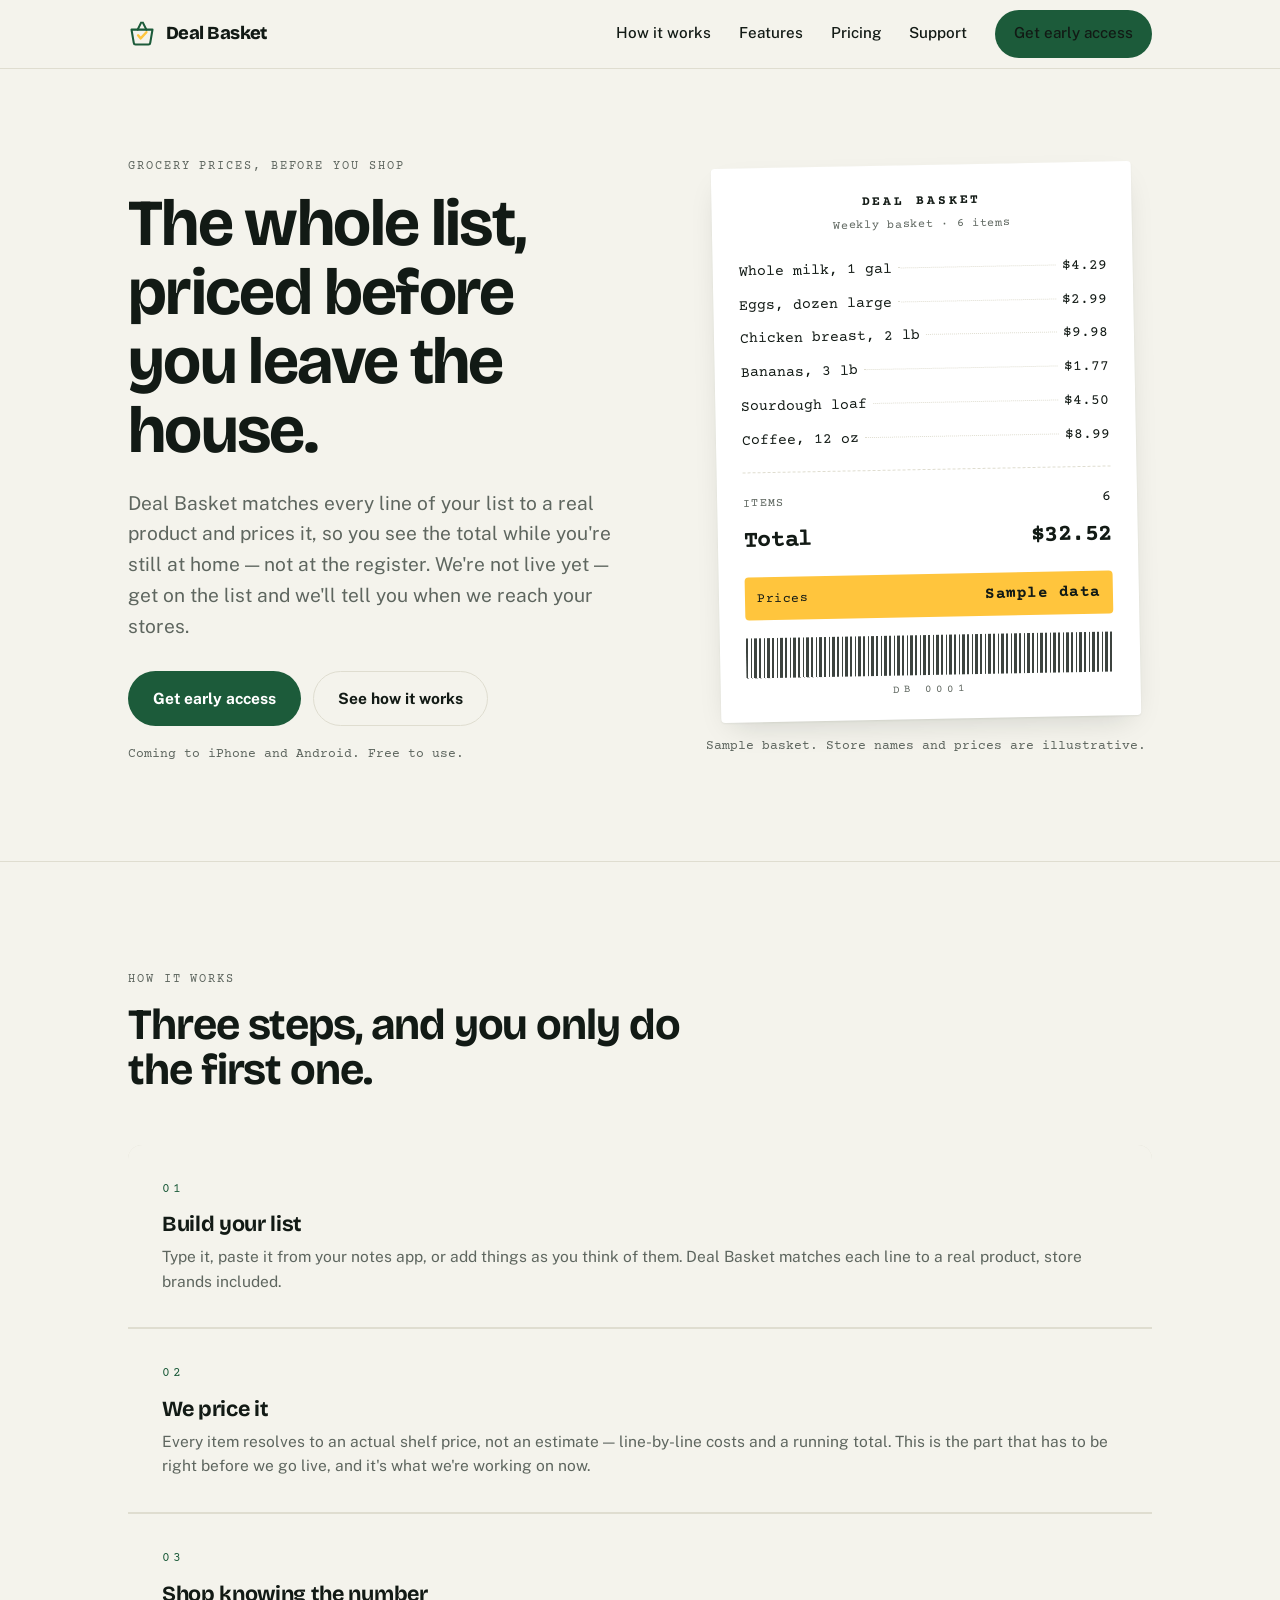
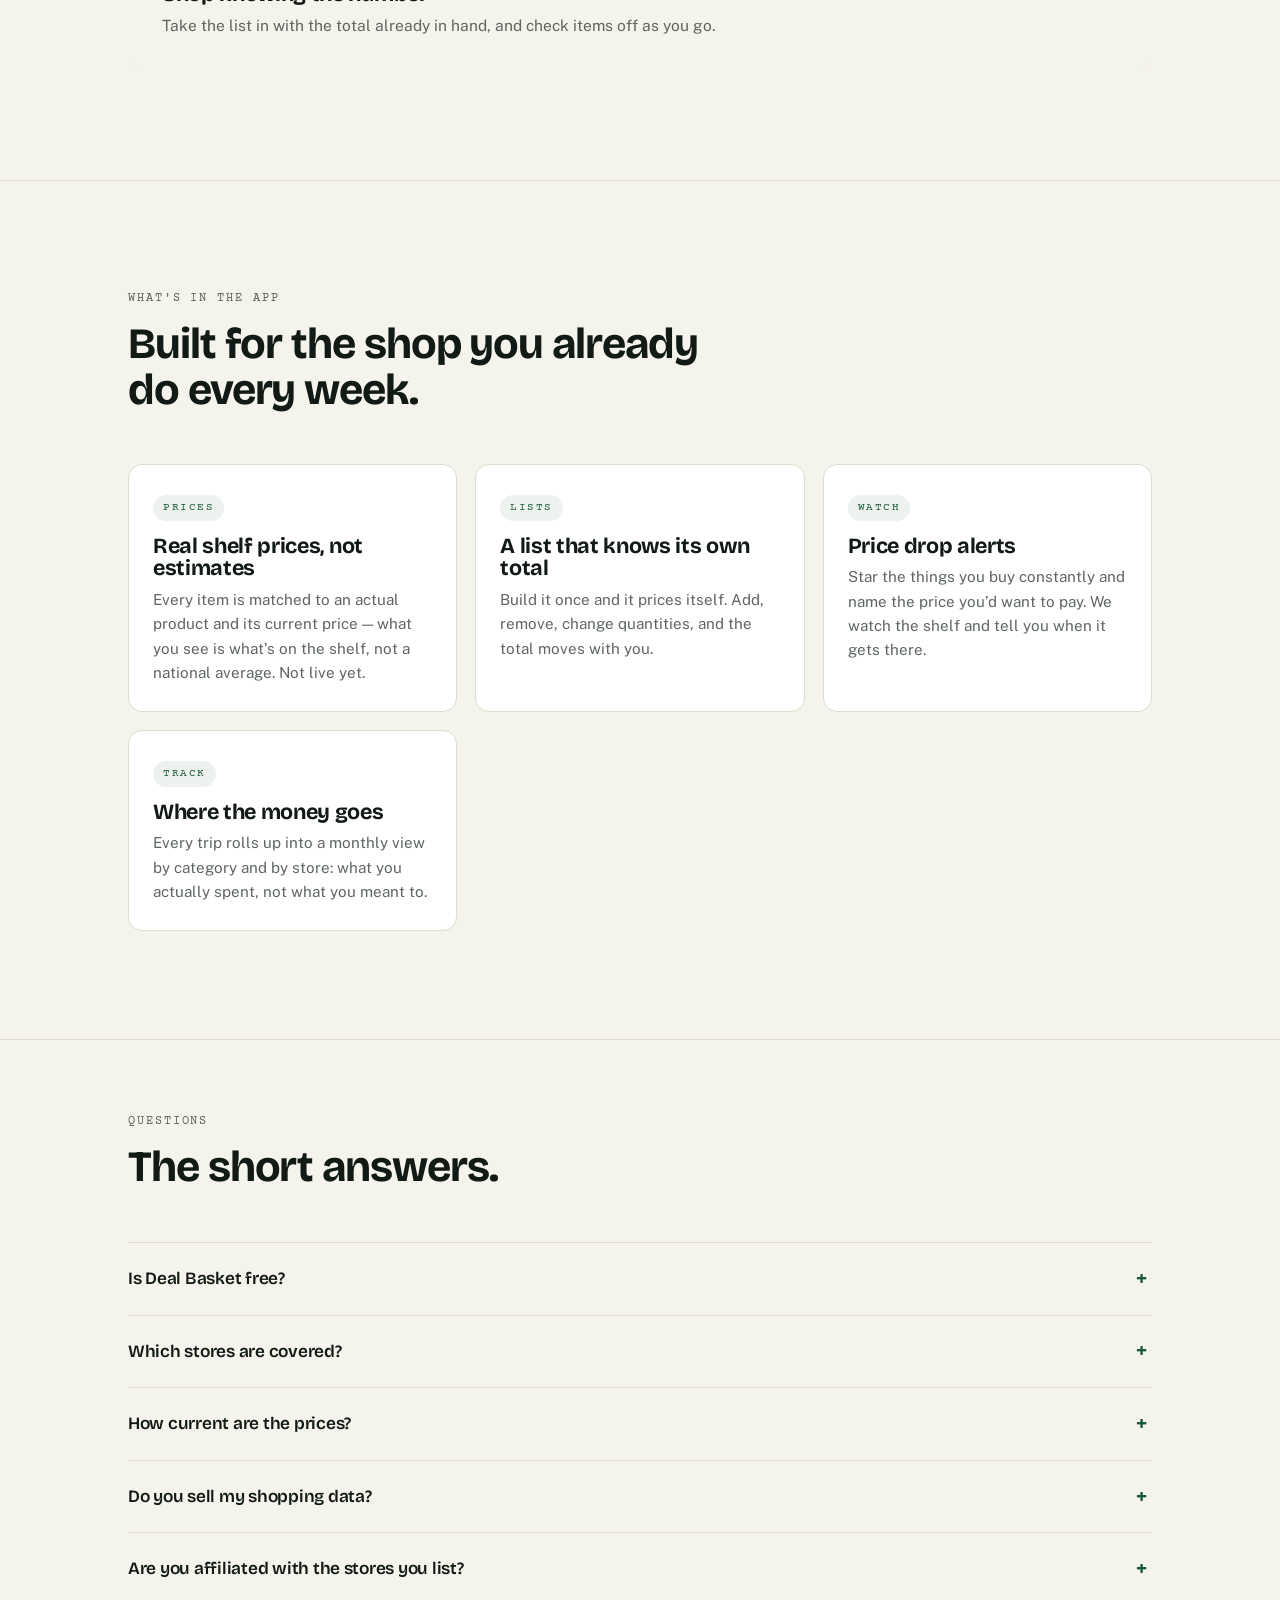
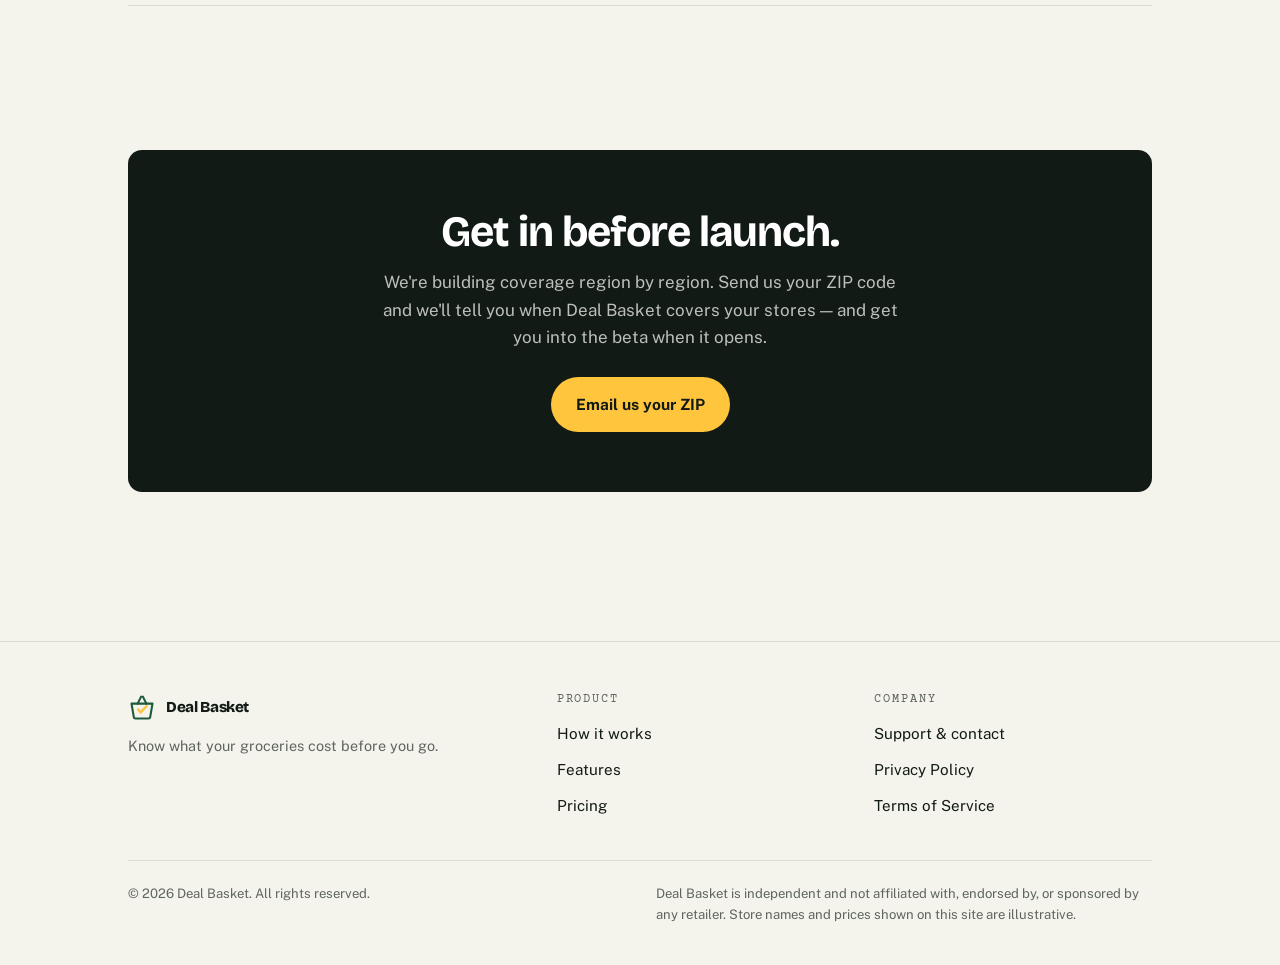
==== commit 39fa3d1a: "Rewrite every claim that assumed a live catalogue The app has no catalogue, no prices and no stores," ====
--- a/index.html
+++ b/index.html
@@ -4,7 +4,7 @@
 <meta charset="utf-8">
 <meta name="viewport" content="width=device-width, initial-scale=1">
 <title>Deal Basket — Know what your groceries cost before you go</title>
-<meta name="description" content="Deal Basket matches your grocery list to real products and prices it against shelf prices refreshed every night, so you know the total before you leave the house. Free.">
+<meta name="description" content="Deal Basket is building a grocery app that prices your whole list before you leave the house. We're not live yet — send us your ZIP and we'll tell you when we cover your stores. Free.">
 <link rel="canonical" href="https://dealbasket.app/">
 <meta name="theme-color" content="#1C5B3A">
 
@@ -13,11 +13,11 @@
 <meta property="og:url" content="https://dealbasket.app/">
 <meta property="og:site_name" content="Deal Basket">
 <meta property="og:title" content="Deal Basket — Know what your groceries cost before you go">
-<meta property="og:description" content="Build your list. See the total. Nothing surprising at the register.">
+<meta property="og:description" content="Build your list. See the total before you go. In development — not live yet.">
 <meta property="og:image" content="https://dealbasket.app/social-preview.png">
 <meta name="twitter:card" content="summary_large_image">
 <meta name="twitter:title" content="Deal Basket — Know what your groceries cost before you go">
-<meta name="twitter:description" content="Your grocery list, priced before you shop.">
+<meta name="twitter:description" content="Your grocery list, priced before you shop. In development — not live yet.">
 <meta name="twitter:image" content="https://dealbasket.app/social-preview.png">
 
 <link rel="icon" href="favicon.svg" type="image/svg+xml">
@@ -59,8 +59,8 @@
     <div class="hero-grid">
       <div>
         <p class="eyebrow">Grocery prices, before you shop</p>
-        <h1>Your list comes to <span class="num">$32.52</span>. You knew that before you left.</h1>
-        <p class="lede">Deal Basket matches every line of your list to a real product and prices it against shelf prices refreshed each night. You see the total while you're still at home — not at the register.</p>
+        <h1>The whole list, priced before you leave the house.</h1>
+        <p class="lede">Deal Basket matches every line of your list to a real product and prices it, so you see the total while you're still at home — not at the register. We're not live yet — get on the list and we'll tell you when we reach your stores.</p>
         <div class="hero-actions">
           <a class="btn btn-primary" href="#early">Get early access</a>
           <a class="btn btn-ghost" href="#how">See how it works</a>
@@ -83,14 +83,12 @@
           <div class="total-line"><span class="label">Items</span><span id="count">6</span></div>
           <div class="total-line grand"><span>Total</span><span class="amount" id="total">$27.01</span></div>
 
-          <!-- "Prices as of 4:12am today" was drafted here and rejected: a hardcoded timestamp in a
-               static page is false the moment it is written, and the receipt's own caption says the
-               prices are illustrative — so stamping a real fetched time onto invented numbers would
-               be worse, not better. "Refreshed nightly" is true of the pipeline, needs no fetch, and
-               claims nothing about these particular figures. -->
+          <!-- This tile states what the receipt's own caption states: these figures are a sample.
+               A freshness or timestamp claim here would be describing invented numbers. Do not add
+               one back without checking there is something behind it. -->
           <div class="saved">
             <span id="savedLabel">Prices</span>
-            <strong id="saved">Refreshed nightly</strong>
+            <strong id="saved">Sample data</strong>
           </div>
 
           <div class="barcode" aria-hidden="true"></div>
@@ -118,7 +116,7 @@
         <div class="step reveal">
           <span class="n">02</span>
           <h3>We price it</h3>
-          <p>Every item resolves to an actual shelf price, refreshed each night. You get line-by-line costs and a running total, not an estimate.</p>
+          <p>Every item resolves to an actual shelf price, not an estimate — line-by-line costs and a running total. This is the part that has to be right before we go live, and it's what we're working on now.</p>
         </div>
         <div class="step reveal">
           <span class="n">03</span>
@@ -141,7 +139,7 @@
         <div class="feature reveal">
           <span class="chip">Prices</span>
           <h3>Real shelf prices, not estimates</h3>
-          <p>Every item is matched to an actual product and its current price, refreshed every night. What you see is what&rsquo;s on the shelf.</p>
+          <p>Every item is matched to an actual product and its current price — what you see is what&rsquo;s on the shelf, not a national average. Not live yet.</p>
         </div>
         <div class="feature reveal">
           <span class="chip">Lists</span>
@@ -174,15 +172,15 @@
       <div class="faq">
         <details>
           <summary>Is Deal Basket free?</summary>
-          <p>Yes — all of it, with no card to enter. Real shelf prices refreshed every night, your list priced before you shop, price alerts on the items you watch, and a monthly view of where your grocery money went. There are no paid plans on sale today; see <a href="pricing.html">pricing</a>.</p>
+          <p>Yes — all of it, with no card to enter. There are no paid plans on sale today; see <a href="pricing.html">pricing</a>. Worth saying plainly: we're not live yet, so the app has no store prices in it right now. Lists, pricing and alerts arrive when we go live.</p>
         </details>
         <details>
           <summary>Which stores are covered?</summary>
-          <p>Right now: one chain, Kroger, in the Longview, Texas area. That is genuinely all — we would rather say so than imply a coverage map we do not have. We add stores as we verify their pricing data, and enter your ZIP when you sign up and we'll tell you what's live near you.</p>
+          <p>None, today. We ran on a single chain in the Longview, Texas area and have paused while we work on wider coverage. We would rather say that than imply a coverage map we do not have. Send us your ZIP and we'll tell you when we cover your stores.</p>
         </details>
         <details>
           <summary>How current are the prices?</summary>
-          <p>Prices refresh every night. We show you the timestamp on every basket so you always know how fresh the number is.</p>
+          <p>There are no prices in the app right now — we're not live yet. When we launch, every basket carries the timestamp of the data behind it, so you always know how fresh the number is.</p>
         </details>
         <details>
           <summary>Do you sell my shopping data?</summary>
@@ -201,7 +199,7 @@
     <div class="wrap">
       <div class="cta-band reveal">
         <h2>Get in before launch.</h2>
-        <p>We're onboarding early testers by region. Send us your ZIP code and we'll tell you when Deal Basket covers your stores — and get you a TestFlight invite when it does.</p>
+        <p>We're building coverage region by region. Send us your ZIP code and we'll tell you when Deal Basket covers your stores — and get you into the beta when it opens.</p>
         <a class="btn btn-light" href="mailto:hello@dealbasket.app?subject=Early%20access&amp;body=My%20ZIP%20code%20is%3A%20">Email us your ZIP</a>
       </div>
     </div>
